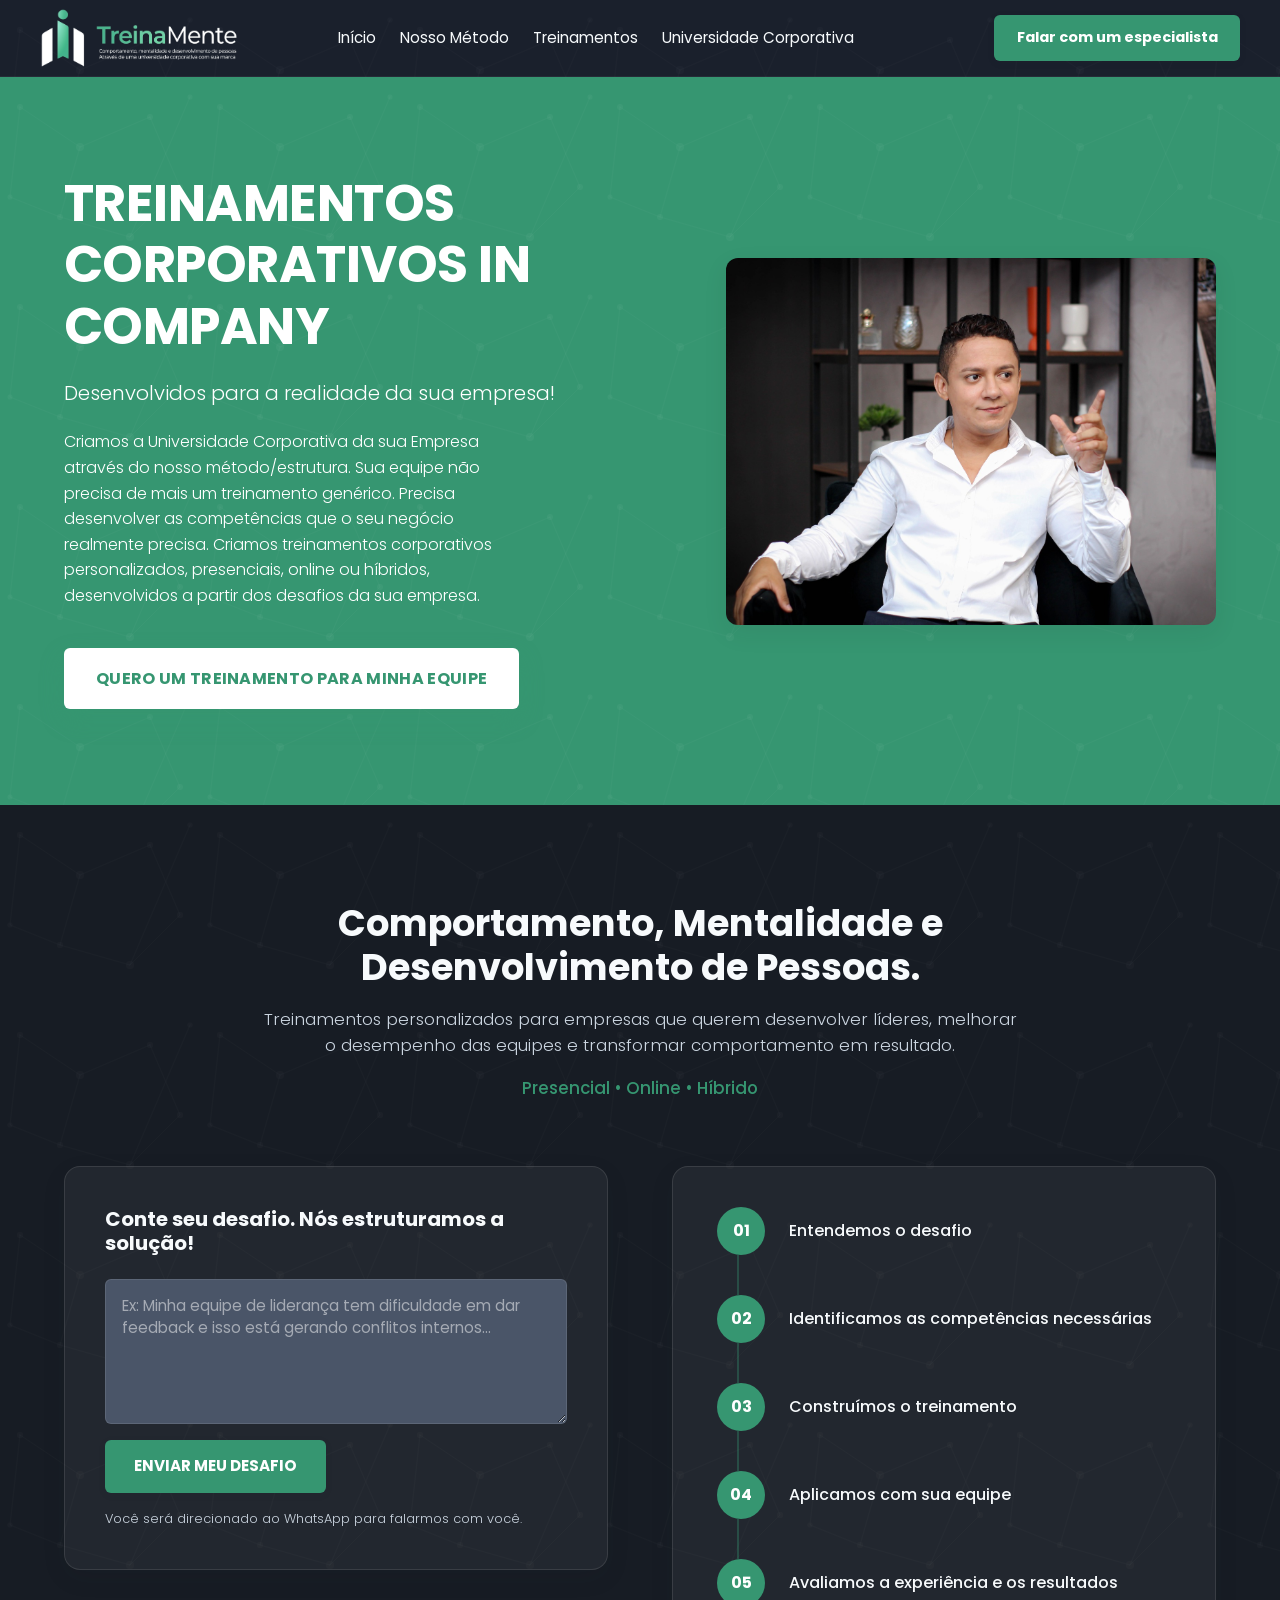
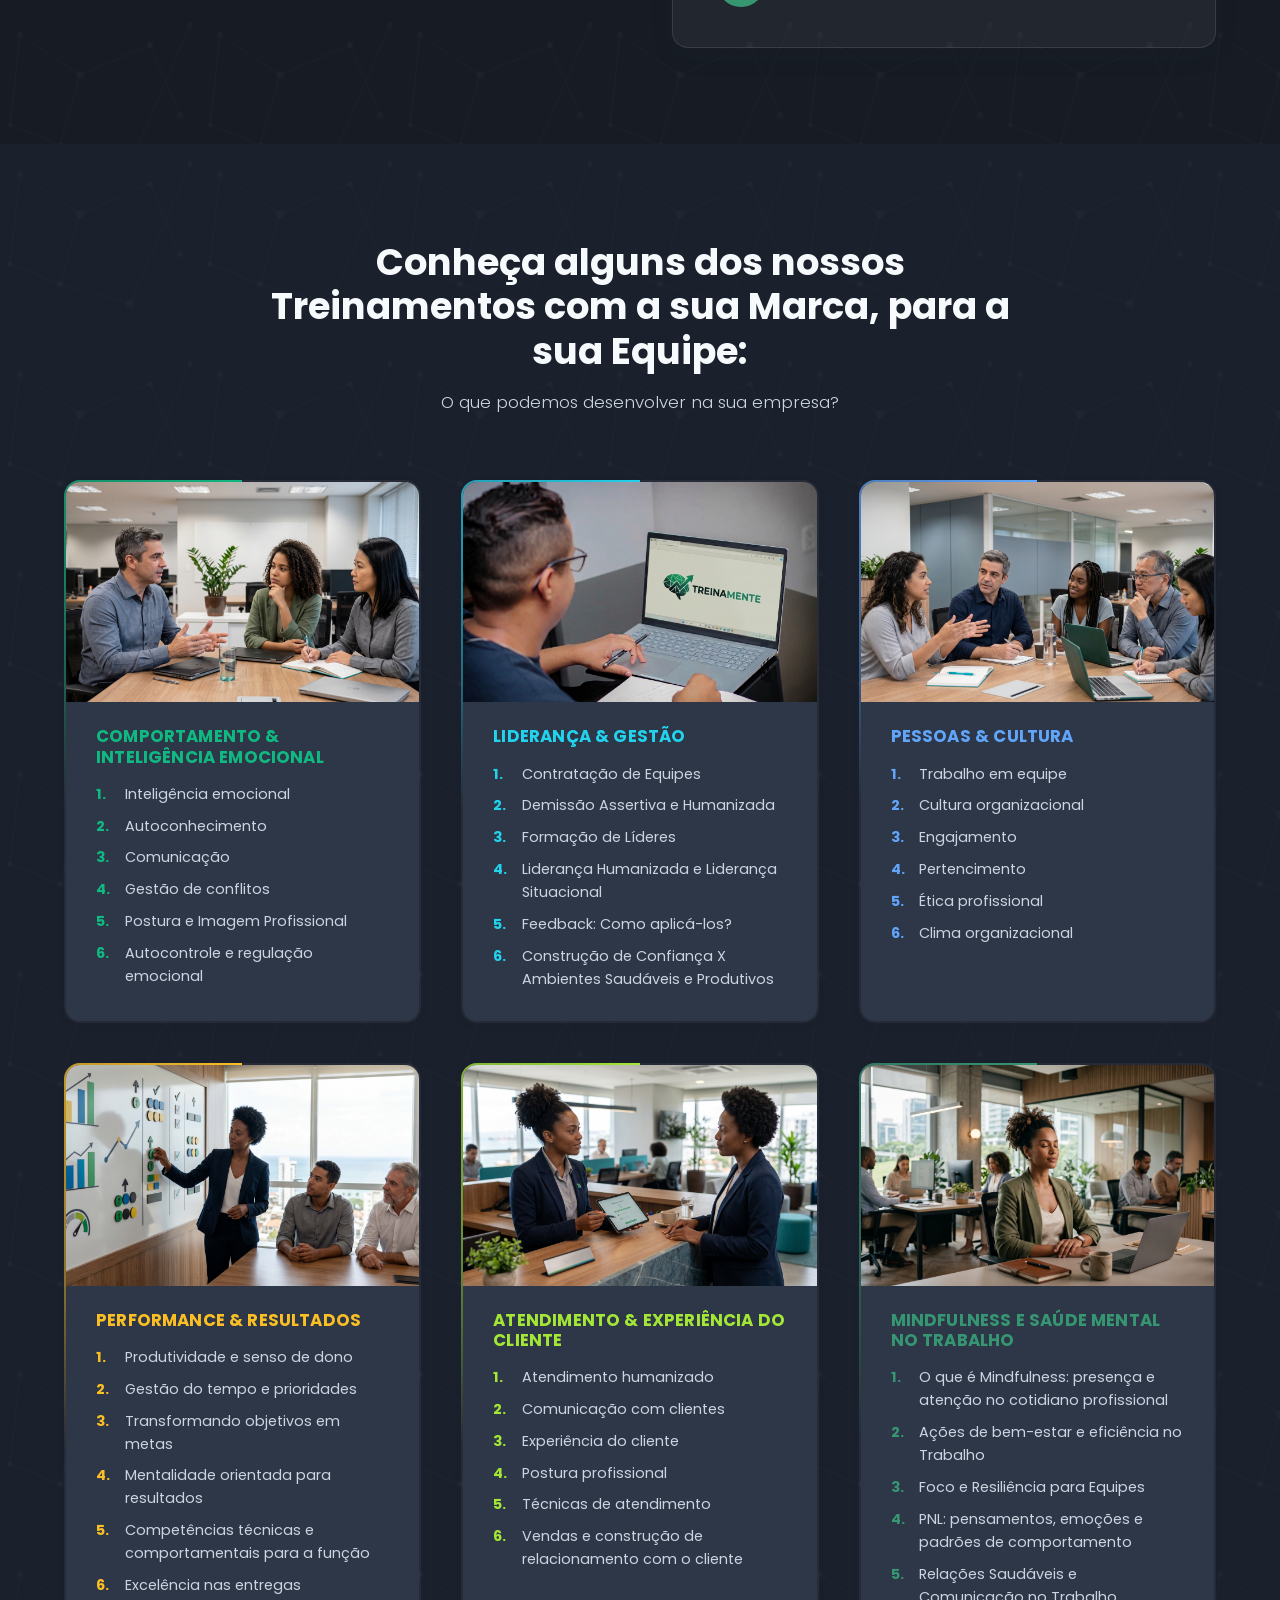
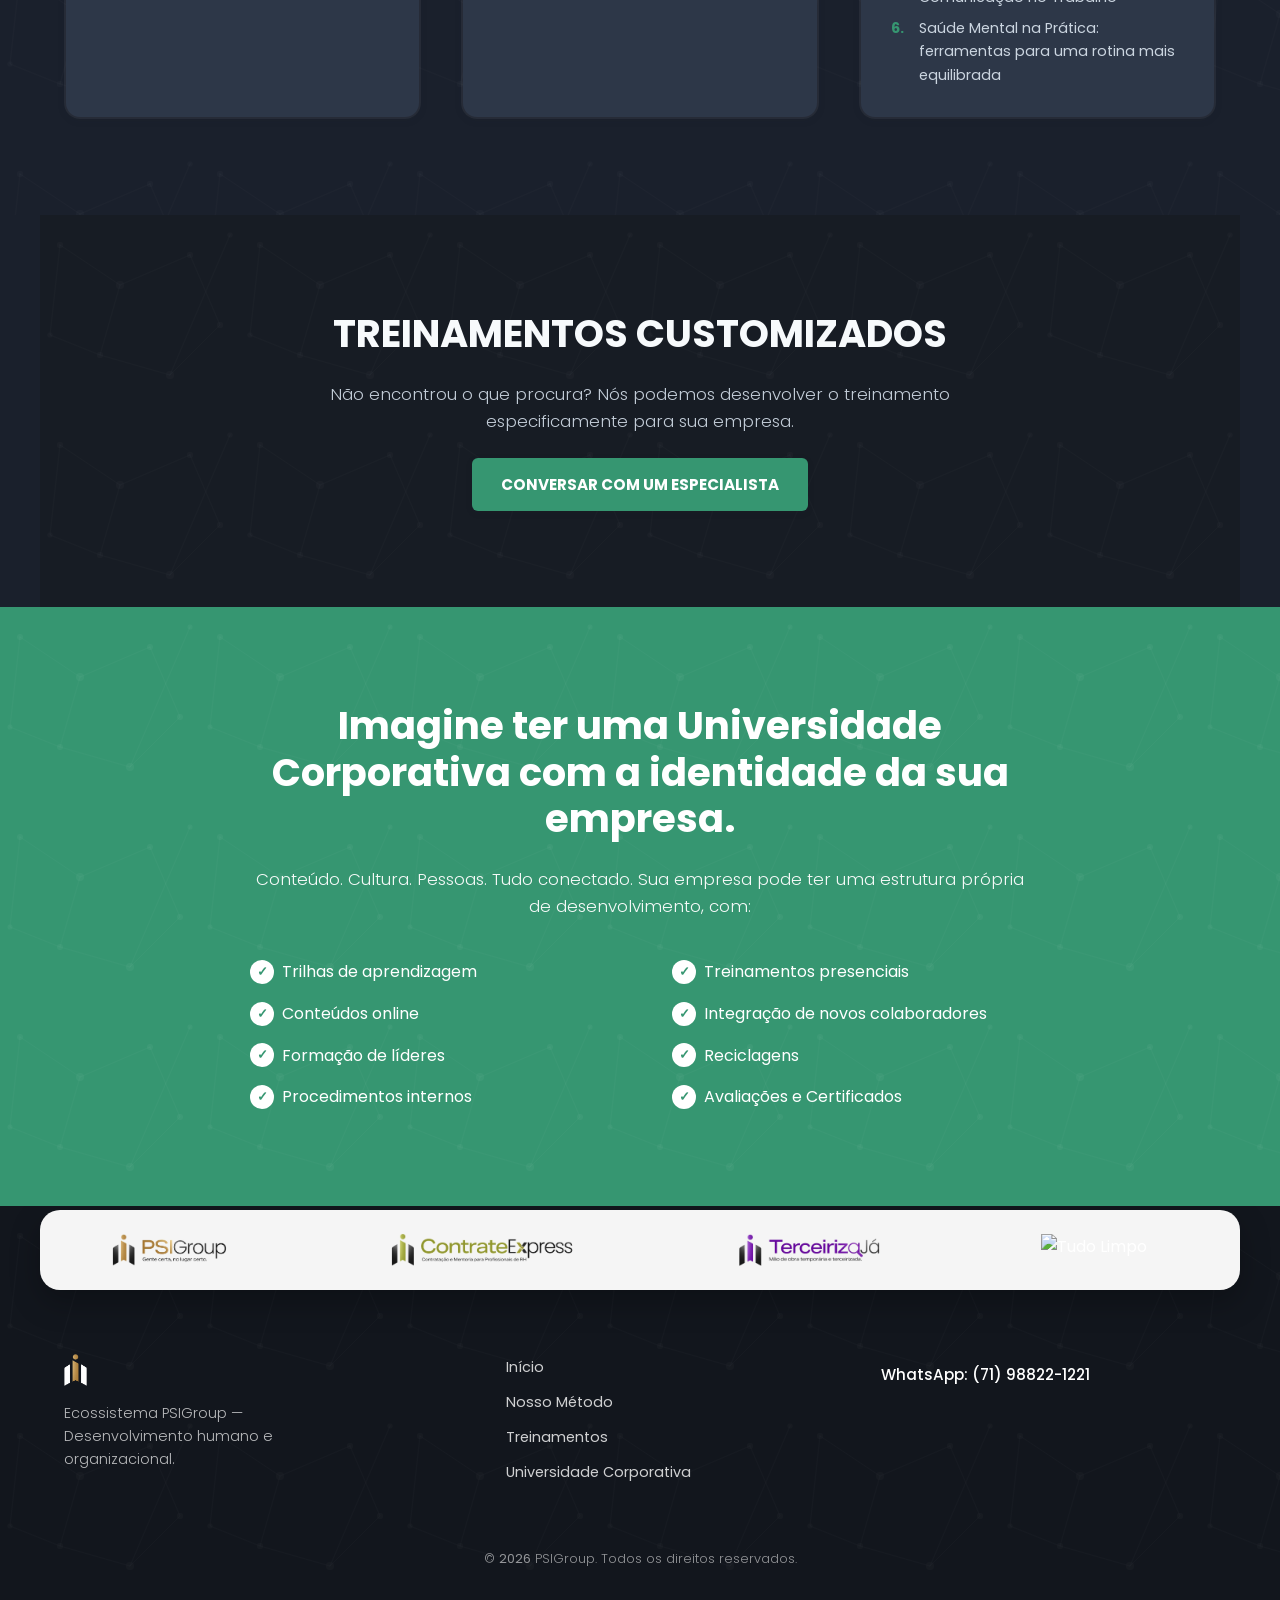
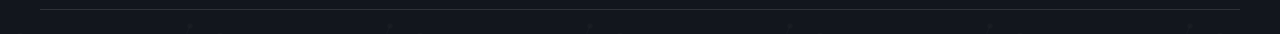
==== TreinaMente/index.html @ 1bd82b8e "Substitui OnlyMed por TreinaMente no portal e incorpora a pasta TreinaMente Co-Authored-By: Claude S" ====
<!DOCTYPE html>
<html lang="pt-BR">
<head>
  <meta charset="UTF-8">
  <meta name="viewport" content="width=device-width, initial-scale=1.0">
  <title>Treinamentos Corporativos In Company | PSIGroup</title>
  <meta name="description" content="Treinamentos corporativos in company e desenvolvimento de Universidades Corporativas personalizados para a realidade da sua empresa.">

  <link rel="stylesheet" href="styles.css">
</head>
<body>

  <!-- ============================================================
       HEADER
       ============================================================ -->
  <header class="header" role="banner">
    <div class="header__container">

      <a class="header__logo-link" href="#hero" aria-label="TreinaMente - Página inicial">
        <img class="header__logo" src="assets/img/logo-treinamente.png" alt="TreinaMente - Desenvolvimento de Pessoas">
      </a>

      <nav class="header__nav" role="navigation" aria-label="Navegação principal">
        <button class="header__nav-toggle" type="button" aria-expanded="false" aria-controls="header-nav-list">
          <span class="sr-only">Abrir menu</span>
          <span class="header__nav-toggle-icon" aria-hidden="true"></span>
        </button>

        <ul class="header__nav-list font-poppins font-poppins--medium" id="header-nav-list">
          <li class="header__nav-item"><a class="header__nav-link" href="#hero">Início</a></li>
          <li class="header__nav-item"><a class="header__nav-link" href="#desafio-processo">Nosso Método</a></li>
          <li class="header__nav-item"><a class="header__nav-link" href="#treinamentos">Treinamentos</a></li>
          <li class="header__nav-item"><a class="header__nav-link" href="#universidade-corporativa">Universidade Corporativa</a></li>
        </ul>
      </nav>

      <a
        class="header__cta font-poppins font-poppins--bold"
        href="https://api.whatsapp.com/send?phone=5571988221221&text=Ol%C3%A1%2C%20quero%20um%20treinamento%20para%20minha%20equipe."
        target="_blank"
        rel="noopener noreferrer"
      >
        Falar com um especialista
      </a>

    </div>
  </header>

  <main>

    <!-- ============================================================
         SEÇÃO 01 — HERO (Apresentação)
         ============================================================ -->
    <section id="hero" class="hero" aria-labelledby="hero-title">
      <div class="hero__container">

        <div class="hero__content">
          <h1 id="hero-title" class="hero__title font-aktiv">
            <span class="font-aktiv--bold">TREINAMENTOS</span>
            <span class="font-aktiv--light">CORPORATIVOS IN COMPANY</span>
          </h1>

          <h2 class="hero__subtitle font-poppins font-poppins--medium">
            Desenvolvidos para a realidade da sua empresa!
          </h2>

          <p class="hero__text font-poppins font-poppins--regular">
            Criamos a Universidade Corporativa da sua Empresa através do nosso método/estrutura.
            Sua equipe não precisa de mais um treinamento genérico. Precisa desenvolver as
            competências que o seu negócio realmente precisa. Criamos treinamentos corporativos
            personalizados, presenciais, online ou híbridos, desenvolvidos a partir dos desafios
            da sua empresa.
          </p>

          <a
            class="hero__cta font-poppins font-poppins--bold"
            href="https://api.whatsapp.com/send?phone=5571988221221&text=Ol%C3%A1%2C%20quero%20um%20treinamento%20para%20minha%20equipe."
            target="_blank"
            rel="noopener noreferrer"
          >
            QUERO UM TREINAMENTO PARA MINHA EQUIPE
          </a>
        </div>

        <div class="hero__media">
          <img class="hero__img" src="assets/img/hero.jpeg" alt="Equipe em treinamento corporativo in company">
        </div>

      </div>
    </section>

    <!-- ============================================================
         SEÇÃO 02 — DESAFIO E PROCESSO
         ============================================================ -->
    <section id="desafio-processo" class="desafio" aria-labelledby="desafio-title">
      <div class="desafio__container">

        <header class="desafio__header">
          <h2 id="desafio-title" class="desafio__title font-aktiv font-aktiv--bold">
            Comportamento, Mentalidade e Desenvolvimento de Pessoas.
          </h2>
          <p class="desafio__subtitle font-poppins font-poppins--regular">
            Treinamentos personalizados para empresas que querem desenvolver líderes, melhorar o
            desempenho das equipes e transformar comportamento em resultado.
            <span class="desafio__modalidades font-poppins font-poppins--medium">Presencial • Online • Híbrido</span>
          </p>
        </header>

        <div class="desafio__grid">

          <!-- Bloco de Captura (Formulário) -->
          <div class="desafio__form-block">
            <h3 class="desafio__form-title font-poppins font-poppins--bold">
              Conte seu desafio. Nós estruturamos a solução!
            </h3>

            <form class="desafio__form" id="form-desafio" aria-describedby="desafio-form-hint">
              <label class="sr-only" for="desafio-textarea">Descreva o desafio da sua empresa</label>
              <textarea
                class="desafio__textarea font-poppins font-poppins--regular"
                id="desafio-textarea"
                name="desafio"
                rows="5"
                placeholder="Ex: Minha equipe de liderança tem dificuldade em dar feedback e isso está gerando conflitos internos..."
                required
              ></textarea>

              <button class="desafio__submit font-poppins font-poppins--bold" type="submit" id="btn-enviar-desafio">
                ENVIAR MEU DESAFIO
              </button>
              <p id="desafio-form-hint" class="desafio__form-hint font-poppins font-poppins--regular">
                Você será direcionado ao WhatsApp para falarmos com você.
              </p>
            </form>
          </div>

          <!-- Bloco de Animação / Processo (Steps) -->
          <div class="desafio__process-block">
            <ol class="desafio__steps" id="desafio-steps">
              <li class="desafio__step" data-step="1">
                <span class="desafio__step-number font-aktiv font-aktiv--bold">01</span>
                <span class="desafio__step-text font-poppins font-poppins--medium">Entendemos o desafio</span>
              </li>
              <li class="desafio__step" data-step="2">
                <span class="desafio__step-number font-aktiv font-aktiv--bold">02</span>
                <span class="desafio__step-text font-poppins font-poppins--medium">Identificamos as competências necessárias</span>
              </li>
              <li class="desafio__step" data-step="3">
                <span class="desafio__step-number font-aktiv font-aktiv--bold">03</span>
                <span class="desafio__step-text font-poppins font-poppins--medium">Construímos o treinamento</span>
              </li>
              <li class="desafio__step" data-step="4">
                <span class="desafio__step-number font-aktiv font-aktiv--bold">04</span>
                <span class="desafio__step-text font-poppins font-poppins--medium">Aplicamos com sua equipe</span>
              </li>
              <li class="desafio__step" data-step="5">
                <span class="desafio__step-number font-aktiv font-aktiv--bold">05</span>
                <span class="desafio__step-text font-poppins font-poppins--medium">Avaliamos a experiência e os resultados</span>
              </li>
            </ol>
          </div>

        </div>
      </div>
    </section>

    <!-- ============================================================
         SEÇÃO 03 — MINICARDS DE TREINAMENTOS
         ============================================================ -->
    <section id="treinamentos" class="treinamentos" aria-labelledby="treinamentos-title">
      <div class="treinamentos__container">

        <header class="treinamentos__header">
          <h2 id="treinamentos-title" class="treinamentos__title font-aktiv font-aktiv--bold">
            Conheça alguns dos nossos Treinamentos com a sua Marca, para a sua Equipe:
          </h2>
          <p class="treinamentos__subtitle font-poppins font-poppins--regular">
            O que podemos desenvolver na sua empresa?
          </p>
        </header>

        <div class="treinamentos__grid">

          <!-- Card 1 -->
          <article class="treinamento-card">
            <img class="treinamento-card__img" src="assets/img/card1.jpg" alt="CARD 1">
            <h3 class="treinamento-card__title font-poppins font-poppins--bold">
              COMPORTAMENTO &amp; INTELIGÊNCIA EMOCIONAL
            </h3>
            <ul class="treinamento-card__list font-poppins font-poppins--regular">
              <li>Inteligência emocional</li>
              <li>Autoconhecimento</li>
              <li>Comunicação</li>
              <li>Gestão de conflitos</li>
              <li>Postura e Imagem Profissional</li>
              <li>Autocontrole e regulação emocional</li>
            </ul>
          </article>

          <!-- Card 2 -->
          <article class="treinamento-card">
            <img class="treinamento-card__img" src="assets/img/card-02-treinamente.jpg" alt="Homem em frente ao notebook acessando a plataforma TreinaMente">
            <h3 class="treinamento-card__title font-poppins font-poppins--bold">
              LIDERANÇA &amp; GESTÃO
            </h3>
            <ul class="treinamento-card__list font-poppins font-poppins--regular">
              <li>Contratação de Equipes</li>
              <li>Demissão Assertiva e Humanizada</li>
              <li>Formação de Líderes</li>
              <li>Liderança Humanizada e Liderança Situacional</li>
              <li>Feedback: Como aplicá-los?</li>
              <li>Construção de Confiança X Ambientes Saudáveis e Produtivos</li>
            </ul>
          </article>

          <!-- Card 3 -->
          <article class="treinamento-card">
            <img class="treinamento-card__img" src="assets/img/card3.jpg" alt="CARD 3">
            <h3 class="treinamento-card__title font-poppins font-poppins--bold">
              PESSOAS &amp; CULTURA
            </h3>
            <ul class="treinamento-card__list font-poppins font-poppins--regular">
              <li>Trabalho em equipe</li>
              <li>Cultura organizacional</li>
              <li>Engajamento</li>
              <li>Pertencimento</li>
              <li>Ética profissional</li>
              <li>Clima organizacional</li>
            </ul>
          </article>

          <!-- Card 4 -->
          <article class="treinamento-card">
            <img class="treinamento-card__img" src="assets/img/card4.jpg" alt="CARD 4">
            <h3 class="treinamento-card__title font-poppins font-poppins--bold">
              PERFORMANCE &amp; RESULTADOS
            </h3>
            <ul class="treinamento-card__list font-poppins font-poppins--regular">
              <li>Produtividade e senso de dono</li>
              <li>Gestão do tempo e prioridades</li>
              <li>Transformando objetivos em metas</li>
              <li>Mentalidade orientada para resultados</li>
              <li>Competências técnicas e comportamentais para a função</li>
              <li>Excelência nas entregas</li>
            </ul>
          </article>

          <!-- Card 5 -->
          <article class="treinamento-card">
            <img class="treinamento-card__img" src="assets/img/card5.jpg" alt="CARD 5">
            <h3 class="treinamento-card__title font-poppins font-poppins--bold">
              ATENDIMENTO &amp; EXPERIÊNCIA DO CLIENTE
            </h3>
            <ul class="treinamento-card__list font-poppins font-poppins--regular">
              <li>Atendimento humanizado</li>
              <li>Comunicação com clientes</li>
              <li>Experiência do cliente</li>
              <li>Postura profissional</li>
              <li>Técnicas de atendimento</li>
              <li>Vendas e construção de relacionamento com o cliente</li>
            </ul>
          </article>

          <!-- Card 6 -->
          <article class="treinamento-card">
            <img class="treinamento-card__img" src="assets/img/card6.jpg" alt="CARD 6">
            <h3 class="treinamento-card__title font-poppins font-poppins--bold">
              MINDFULNESS E SAÚDE MENTAL NO TRABALHO
            </h3>
            <ul class="treinamento-card__list font-poppins font-poppins--regular">
              <li>O que é Mindfulness: presença e atenção no cotidiano profissional</li>
              <li>Ações de bem-estar e eficiência no Trabalho</li>
              <li>Foco e Resiliência para Equipes</li>
              <li>PNL: pensamentos, emoções e padrões de comportamento</li>
              <li>Relações Saudáveis e Comunicação no Trabalho</li>
              <li>Saúde Mental na Prática: ferramentas para uma rotina mais equilibrada</li>
            </ul>
          </article>

        </div>
      </div>
    </section>

    <!-- ============================================================
         SEÇÃO 04 — CUSTOMIZADOS E UNIVERSIDADE CORPORATIVA
         ============================================================ -->
    <section id="universidade-corporativa" class="universidade" aria-labelledby="universidade-title">
      <div class="universidade__container">

        <!-- Bloco 1: Treinamentos Customizados -->
        <div class="universidade__block universidade__block--customizados">
          <h2 class="universidade__block-title font-aktiv font-aktiv--bold">
            TREINAMENTOS CUSTOMIZADOS
          </h2>
          <p class="universidade__block-text font-poppins font-poppins--regular">
            Não encontrou o que procura? Nós podemos desenvolver o treinamento especificamente
            para sua empresa.
          </p>
          <a
            class="universidade__cta font-poppins font-poppins--bold"
            href="https://api.whatsapp.com/send?phone=5571988221221&text=Ol%C3%A1%2C%20quero%20conversar%20sobre%20um%20treinamento%20customizado."
            target="_blank"
            rel="noopener noreferrer"
          >
            CONVERSAR COM UM ESPECIALISTA
          </a>
        </div>

        <!-- Bloco 2: Universidade Corporativa -->
        <div class="universidade__block universidade__block--corporativa">
          <h2 id="universidade-title" class="universidade__block-title font-aktiv font-aktiv--bold">
            Imagine ter uma Universidade Corporativa com a identidade da sua empresa.
          </h2>
          <p class="universidade__block-text font-poppins font-poppins--regular">
            Conteúdo. Cultura. Pessoas. Tudo conectado. Sua empresa pode ter uma estrutura própria
            de desenvolvimento, com:
          </p>

          <ul class="universidade__checklist font-poppins font-poppins--medium">
            <li class="universidade__checklist-item">Trilhas de aprendizagem</li>
            <li class="universidade__checklist-item">Treinamentos presenciais</li>
            <li class="universidade__checklist-item">Conteúdos online</li>
            <li class="universidade__checklist-item">Integração de novos colaboradores</li>
            <li class="universidade__checklist-item">Formação de líderes</li>
            <li class="universidade__checklist-item">Reciclagens</li>
            <li class="universidade__checklist-item">Procedimentos internos</li>
            <li class="universidade__checklist-item">Avaliações e Certificados</li>
          </ul>
        </div>

      </div>
    </section>

  </main>

  <!-- ============================================================
       FOOTER
       ============================================================ -->
  <footer class="footer" role="contentinfo">
    <div class="footer__partner-bar">
      <img src="assets/img/psi-group.png" alt="PSI Group">
      <img src="assets/img/contrate-express.png" alt="Contrate Express">
      <img src="assets/img/terceiriza-jo.png" alt="Terceiriza JO">
      <img class="footer__partner-bar-logo--tudolimpo" src="assets/img/Tudolimpo.png" alt="Tudo Limpo">
    </div>

    <div class="footer__container">

      <div class="footer__brand">
        <img class="footer__logo" src="assets/img/logo-icon.png" alt="Logo PSIGroup">
        <p class="footer__tagline font-poppins font-poppins--regular">
          Ecossistema PSIGroup — Desenvolvimento humano e organizacional.
        </p>
      </div>

      <nav class="footer__nav" aria-label="Navegação do rodapé">
        <ul class="footer__nav-list font-poppins font-poppins--regular">
          <li><a href="#hero">Início</a></li>
          <li><a href="#desafio-processo">Nosso Método</a></li>
          <li><a href="#treinamentos">Treinamentos</a></li>
          <li><a href="#universidade-corporativa">Universidade Corporativa</a></li>
        </ul>
      </nav>

      <div class="footer__contact">
        <a
          class="footer__whatsapp font-poppins font-poppins--medium"
          href="https://api.whatsapp.com/send?phone=5571988221221&text=Ol%C3%A1%2C%20quero%20falar%20sobre%20treinamentos%20corporativos."
          target="_blank"
          rel="noopener noreferrer"
        >
          WhatsApp: (71) 98822-1221
        </a>
      </div>

      <div class="footer__legal">
        <p class="footer__copy font-poppins font-poppins--regular">
          &copy; <span id="footer-year"></span> PSIGroup. Todos os direitos reservados.
        </p>
      </div>

    </div>
  </footer>

  <script>
    // Preenche o ano atual no rodapé
    document.getElementById('footer-year').textContent = new Date().getFullYear();

    // Envio do formulário de "Conte seu desafio" para o WhatsApp
    (function () {
      var WHATSAPP_NUMBER = '5571988221221';
      var form = document.getElementById('form-desafio');
      var textarea = document.getElementById('desafio-textarea');

      form.addEventListener('submit', function (event) {
        event.preventDefault();

        var mensagem = textarea.value.trim();
        if (!mensagem) {
          textarea.focus();
          return;
        }

        var texto = 'Olá, quero contar o desafio da minha empresa: ' + mensagem;
        var url = 'https://api.whatsapp.com/send?phone=' + WHATSAPP_NUMBER + '&text=' + encodeURIComponent(texto);

        window.open(url, '_blank', 'noopener,noreferrer');
      });
    })();
  </script>

</body>
</html>
---- TreinaMente/styles.css ----
/* ================================================================
   TreinaMente | PSIGroup — Landing Page
   styles.css
   ================================================================ */

/* ----------------------------------------------------------------
   0. GOOGLE FONTS (Poppins)
   ---------------------------------------------------------------- */
@import url('https://fonts.googleapis.com/css2?family=Poppins:wght@300;400;500;600;700&display=swap');

/* ----------------------------------------------------------------
   1. VARIÁVEIS GLOBAIS
   ---------------------------------------------------------------- */
:root {
  /* Cores — tema escuro/brand de alto impacto */
  --color-primary: #369671;
  --color-primary-dark: #2c7d5f;
  --color-primary-light: rgba(54, 150, 113, 0.35);
  --color-secondary: #ffffff;

  --color-text: #f7fafc;
  --color-text-secondary: #cbd5e0;
  --color-text-on-primary: #ffffff;

  --color-bg: #1a202c;
  --color-bg-alt: #171c24;
  --color-bg-footer: #12161d;
  --color-border: rgba(255, 255, 255, 0.1);
  --color-card-bg: rgba(255, 255, 255, 0.05);
  --color-card-solid: #2d3748;
  --color-input-bg: #4a5568;

  /* Tipografia — fonte única do projeto: Poppins */
  --font-primary: 'Poppins', sans-serif;

  /* Espaçamentos */
  --space-xs: 0.5rem;
  --space-sm: 1rem;
  --space-md: 1.5rem;
  --space-lg: 2.5rem;
  --space-xl: 4rem;
  --space-2xl: 6rem;

  /* Layout */
  --container-width: 1200px;
  --radius: 6px;
  --radius-lg: 16px;

  /* Efeitos */
  --shadow-sm: 0 2px 8px rgba(26, 32, 44, 0.06);
  --shadow-md: 0 8px 24px rgba(26, 32, 44, 0.08);
  --shadow-primary: 0 10px 24px rgba(54, 150, 113, 0.28);
  --transition: 0.3s ease;

  /*
    Textura de fundo — "Mente + Tecnologia" (nós/redes neurais conectados)
    SVG fonte (200x200, tileable), antes da URL-encode, usado nas duas variantes abaixo:

    <svg xmlns="http://www.w3.org/2000/svg" width="200" height="200" viewBox="0 0 200 200">
      <g fill="none" stroke="#ffffff" stroke-width="1" stroke-linecap="round" stroke-opacity="OPACIDADE_LINHA">
        <path d="M20 30L80 70L150 40M80 70L60 140L130 160L180 110L150 40M20 30L10 120L60 140M130 160L190 20"/>
      </g>
      <g fill="#ffffff" fill-opacity="OPACIDADE_NO">
        <circle cx="20" cy="30" r="3"/>
        <circle cx="80" cy="70" r="4"/>
        <circle cx="150" cy="40" r="3"/>
        <circle cx="60" cy="140" r="3"/>
        <circle cx="130" cy="160" r="4"/>
        <circle cx="180" cy="110" r="3"/>
        <circle cx="10" cy="120" r="2.5"/>
        <circle cx="190" cy="20" r="2.5"/>
      </g>
    </svg>

    Variante Hero/blocos verdes: linhas brancas 0.025 / nós brancos 0.035 (marca d'água quase imperceptível sobre o verde-água).
    Variante seções escuras: linhas brancas 0.015 / nós brancos 0.02 (apenas quebra o "chapado" do chumbo, sem competir com o texto).
  */
  --pattern-size: 200px;
  --pattern-hero: url("data:image/svg+xml,%3Csvg xmlns='http://www.w3.org/2000/svg' width='200' height='200' viewBox='0 0 200 200'%3E%3Cg fill='none' stroke='%23ffffff' stroke-width='1' stroke-linecap='round' stroke-opacity='0.025'%3E%3Cpath d='M20 30L80 70L150 40M80 70L60 140L130 160L180 110L150 40M20 30L10 120L60 140M130 160L190 20'/%3E%3C/g%3E%3Cg fill='%23ffffff' fill-opacity='0.035'%3E%3Ccircle cx='20' cy='30' r='3'/%3E%3Ccircle cx='80' cy='70' r='4'/%3E%3Ccircle cx='150' cy='40' r='3'/%3E%3Ccircle cx='60' cy='140' r='3'/%3E%3Ccircle cx='130' cy='160' r='4'/%3E%3Ccircle cx='180' cy='110' r='3'/%3E%3Ccircle cx='10' cy='120' r='2.5'/%3E%3Ccircle cx='190' cy='20' r='2.5'/%3E%3C/g%3E%3C/svg%3E");
  --pattern-dark: url("data:image/svg+xml,%3Csvg xmlns='http://www.w3.org/2000/svg' width='200' height='200' viewBox='0 0 200 200'%3E%3Cg fill='none' stroke='%23ffffff' stroke-width='1' stroke-linecap='round' stroke-opacity='0.015'%3E%3Cpath d='M20 30L80 70L150 40M80 70L60 140L130 160L180 110L150 40M20 30L10 120L60 140M130 160L190 20'/%3E%3C/g%3E%3Cg fill='%23ffffff' fill-opacity='0.02'%3E%3Ccircle cx='20' cy='30' r='3'/%3E%3Ccircle cx='80' cy='70' r='4'/%3E%3Ccircle cx='150' cy='40' r='3'/%3E%3Ccircle cx='60' cy='140' r='3'/%3E%3Ccircle cx='130' cy='160' r='4'/%3E%3Ccircle cx='180' cy='110' r='3'/%3E%3Ccircle cx='10' cy='120' r='2.5'/%3E%3Ccircle cx='190' cy='20' r='2.5'/%3E%3C/g%3E%3C/svg%3E");
}

/* ----------------------------------------------------------------
   2. RESET E BASE
   ---------------------------------------------------------------- */
*,
*::before,
*::after {
  margin: 0;
  padding: 0;
  box-sizing: border-box;
}

html {
  scroll-behavior: smooth;
}

body {
  min-height: 100vh;
  background-color: var(--color-bg);
  background-image: var(--pattern-dark);
  background-repeat: repeat;
  background-size: var(--pattern-size) var(--pattern-size);
  color: var(--color-text);
  font-family: var(--font-primary);
  font-weight: 400;
  line-height: 1.6;
  -webkit-font-smoothing: antialiased;
  -moz-osx-font-smoothing: grayscale;
}

img {
  display: block;
  max-width: 100%;
  height: auto;
}

a {
  color: inherit;
  text-decoration: none;
}

ul,
ol {
  list-style: none;
}

button,
textarea,
input {
  font: inherit;
  color: inherit;
}

button {
  cursor: pointer;
  border: none;
  background: none;
}

p,
span,
li {
  font-weight: 400;
}

h1, h2, h3, h4, h5, h6 {
  font-family: var(--font-primary);
  line-height: 1.2;
  font-weight: 700;
}

.sr-only {
  position: absolute;
  width: 1px;
  height: 1px;
  padding: 0;
  margin: -1px;
  overflow: hidden;
  clip: rect(0, 0, 0, 0);
  white-space: nowrap;
  border: 0;
}

/* ----------------------------------------------------------------
   3. CLASSES UTILITÁRIAS DE TIPOGRAFIA
   ---------------------------------------------------------------- */
/* .font-aktiv* mantidas por compatibilidade com o HTML — agora apontam para Poppins */
.font-aktiv,
.font-poppins {
  font-family: var(--font-primary);
}

.font-aktiv--bold,
.font-poppins--bold {
  font-weight: 700;
}
.font-aktiv--light {
  /* Sempre usada dentro de títulos (h1/h2/h3) — título é sempre Bold, nunca Light */
  font-weight: 700;
}

.font-poppins--regular {
  font-weight: 400;
}
.font-poppins--medium {
  font-weight: 500;
}
.font-poppins--light {
  font-weight: 300;
}

/* Container padrão reutilizável */
.header__container,
.hero__container,
.desafio__container,
.treinamentos__container,
.universidade__container,
.footer__container {
  width: 100%;
  max-width: var(--container-width);
  margin: 0 auto;
  padding: 0 var(--space-md);
}

/* Botão base (CTAs em cor primária — usados sobre fundos escuros) */
.header__cta,
.desafio__submit,
.universidade__cta {
  display: inline-flex;
  align-items: center;
  justify-content: center;
  background-color: var(--color-primary);
  color: var(--color-text-on-primary);
  font-weight: 700;
  border-radius: var(--radius);
  box-shadow: var(--shadow-sm);
  transition: background-color var(--transition), box-shadow var(--transition), transform var(--transition);
  text-align: center;
}

.header__cta:hover,
.desafio__submit:hover,
.universidade__cta:hover {
  background-color: var(--color-primary-dark);
  box-shadow: var(--shadow-primary);
  transform: translateY(-2px);
}

/* Botão do Hero: invertido (fundo branco / texto verde-água), pois o Hero já é verde sólido */
.hero__cta {
  display: inline-flex;
  align-items: center;
  justify-content: center;
  background-color: #ffffff;
  color: var(--color-primary);
  font-weight: 700;
  border-radius: var(--radius);
  box-shadow: var(--shadow-md);
  transition: background-color var(--transition), box-shadow var(--transition), transform var(--transition);
  text-align: center;
}

.hero__cta:hover {
  background-color: #f0f2f4;
  box-shadow: 0 12px 28px rgba(0, 0, 0, 0.25);
  transform: translateY(-2px);
}

/* ----------------------------------------------------------------
   4. HEADER
   ---------------------------------------------------------------- */
.header {
  position: sticky;
  top: 0;
  z-index: 100;
  background-color: var(--color-bg); /* fundo sólido, opaco — nada passa visível por trás */
  background-image: var(--pattern-dark);
  background-repeat: repeat;
  background-size: var(--pattern-size) var(--pattern-size);
  border-bottom: 1px solid rgba(255, 255, 255, 0.05);
}

.header__container {
  display: flex;
  align-items: center;
  justify-content: space-between;
  gap: var(--space-md);
  max-width: none;
  /* Altura da navbar controlada só por min-height — não depende do
     tamanho da logo ou da fonte dos itens do menu. Para mudar a
     altura da navbar, ajuste só este valor. */
  min-height: 76px;
  padding: 0 var(--space-lg);
}

.header__logo-link {
  display: flex;
  align-items: center;
  flex-shrink: 0;
}

.header__logo {
  /* PNG já é transparente e recortado sem espaço vazio (ver assets/img/logo-treinamente.png) —
     height:auto-ratio via width:auto é suficiente, sem precisar de mix-blend-mode ou transform. */
  height: 60px;
  width: auto;
  object-fit: contain;
}

.header__nav {
  display: flex;
  align-items: center;
  flex: 1;
  justify-content: center;
}

.header__nav-list {
  display: flex;
  align-items: center;
  gap: var(--space-md);
  font-size: 0.95rem;
}

.header__nav-link {
  position: relative;
  display: inline-block;
  color: var(--color-text);
  padding: 0.25rem 0;
  white-space: nowrap;
  transition: color var(--transition);
}

.header__nav-link::after {
  content: '';
  position: absolute;
  left: 0;
  bottom: -2px;
  width: 0;
  height: 2px;
  background-color: var(--color-primary);
  transition: width var(--transition);
}

.header__nav-link:hover {
  color: var(--color-primary);
}

.header__nav-link:hover::after {
  width: 100%;
}

.header__cta {
  margin-left: var(--space-lg);
  padding: 0.7rem 1.4rem;
  font-size: 0.9rem;
  white-space: nowrap;
}

.header__nav-toggle {
  display: none;
  flex-direction: column;
  gap: 5px;
  padding: 0.5rem;
}

.header__nav-toggle-icon,
.header__nav-toggle-icon::before,
.header__nav-toggle-icon::after {
  display: block;
  width: 24px;
  height: 2px;
  background-color: var(--color-text);
  transition: transform var(--transition);
}

.header__nav-toggle-icon::before,
.header__nav-toggle-icon::after {
  content: '';
  position: relative;
}

.header__nav-toggle-icon::before {
  top: -7px;
}

.header__nav-toggle-icon::after {
  top: 5px;
}

/* ----------------------------------------------------------------
   5. SEÇÃO 01 — HERO
   ---------------------------------------------------------------- */
.hero {
  background-color: var(--color-primary);
  background-image: var(--pattern-hero);
  background-repeat: repeat;
  background-size: var(--pattern-size) var(--pattern-size);
  padding: var(--space-2xl) 0;
}

.hero__container {
  display: grid;
  grid-template-columns: 1.1fr 0.9fr;
  align-items: center;
  gap: var(--space-xl);
}

.hero__title {
  font-size: clamp(2.2rem, 4vw, 3.4rem);
  letter-spacing: -0.01em;
  margin-bottom: var(--space-md);
}

.hero__title span {
  display: block;
}

.hero__title .font-aktiv--bold,
.hero__title .font-aktiv--light {
  color: #ffffff;
}

.hero__subtitle {
  font-size: 1.25rem;
  font-weight: 300;
  color: #ffffff;
  margin-bottom: var(--space-md);
}

.hero__text {
  font-size: 1rem;
  font-weight: 300;
  color: #ffffff;
  max-width: 46ch;
  margin-bottom: var(--space-lg);
}

.hero__cta {
  padding: 1.1rem 2rem;
  font-size: 1rem;
  letter-spacing: 0.02em;
  box-shadow: var(--shadow-primary);
}

.hero__media {
  position: relative;
}

.hero__img {
  display: block;
  max-width: 100%;
  width: 100%;
  height: auto;
  border-radius: 12px;
  box-shadow: var(--shadow-md);
  aspect-ratio: 4 / 3;
  object-fit: cover;
}

/* ----------------------------------------------------------------
   6. SEÇÃO 02 — DESAFIO E PROCESSO
   ---------------------------------------------------------------- */
.desafio {
  background-color: var(--color-bg-alt);
  background-image: var(--pattern-dark);
  background-repeat: repeat;
  background-size: var(--pattern-size) var(--pattern-size);
  padding: var(--space-2xl) 0;
}

.desafio__header {
  max-width: 760px;
  margin: 0 auto var(--space-xl);
  text-align: center;
}

.desafio__title {
  font-size: clamp(1.7rem, 3vw, 2.3rem);
  color: var(--color-text);
  margin-bottom: var(--space-sm);
}

.desafio__subtitle {
  color: var(--color-text-secondary);
  font-size: 1.05rem;
  font-weight: 300;
}

.desafio__modalidades {
  display: inline-block;
  margin-top: var(--space-sm);
  color: var(--color-primary);
}

.desafio__grid {
  display: grid;
  grid-template-columns: 1fr 1fr;
  gap: var(--space-xl);
  align-items: start;
}

/* --- Bloco de formulário --- */
.desafio__form-block {
  background-color: var(--color-card-bg);
  border: 1px solid var(--color-border);
  border-radius: var(--radius-lg);
  box-shadow: var(--shadow-md);
  padding: var(--space-lg);
}

.desafio__form-title {
  font-size: 1.25rem;
  color: var(--color-text);
  margin-bottom: var(--space-md);
}

.desafio__form {
  display: flex;
  flex-direction: column;
  gap: var(--space-sm);
}

.desafio__textarea {
  width: 100%;
  resize: vertical;
  min-height: 130px;
  padding: 0.9rem 1rem;
  border: 1px solid var(--color-border);
  border-radius: var(--radius);
  background-color: var(--color-input-bg);
  color: var(--color-text);
  font-size: 0.95rem;
  line-height: 1.5;
  transition: border-color var(--transition), box-shadow var(--transition), background-color var(--transition);
}

.desafio__textarea::placeholder {
  color: rgba(255, 255, 255, 0.5);
}

.desafio__textarea:focus {
  outline: none;
  border-color: var(--color-primary);
  box-shadow: 0 0 0 3px rgba(54, 150, 113, 0.3);
}

.desafio__submit {
  align-self: flex-start;
  padding: 0.9rem 1.8rem;
  font-size: 0.95rem;
}

.desafio__form-hint {
  font-size: 0.8rem;
  font-weight: 300;
  color: var(--color-text-secondary);
}

/* --- Bloco de processo (step-by-step) --- */
.desafio__process-block {
  background-color: var(--color-card-bg);
  border: 1px solid var(--color-border);
  border-radius: var(--radius-lg);
  box-shadow: var(--shadow-md);
  padding: var(--space-lg);
}

.desafio__steps {
  position: relative;
  display: flex;
  flex-direction: column;
  gap: var(--space-lg);
}

.desafio__step {
  position: relative;
  display: flex;
  align-items: center;
  gap: var(--space-md);
  padding-left: 0.25rem;
}

.desafio__step-number {
  position: relative;
  z-index: 1;
  flex-shrink: 0;
  display: flex;
  align-items: center;
  justify-content: center;
  width: 48px;
  height: 48px;
  border-radius: 50%;
  background-color: var(--color-primary);
  color: var(--color-text-on-primary);
  font-size: 1rem;
}

/* Linha vertical conectando os passos */
.desafio__step:not(:last-child)::before {
  content: '';
  position: absolute;
  left: 24px;
  top: 48px;
  width: 2px;
  height: calc(100% + var(--space-lg) - 48px);
  background-color: var(--color-primary-light);
}

.desafio__step-text {
  color: var(--color-text);
  font-size: 1rem;
}

/* ----------------------------------------------------------------
   7. SEÇÃO 03 — MINICARDS DE TREINAMENTOS
   ---------------------------------------------------------------- */
.treinamentos {
  background-color: var(--color-bg);
  background-image: var(--pattern-dark);
  background-repeat: repeat;
  background-size: var(--pattern-size) var(--pattern-size);
  padding: var(--space-2xl) 0;
}

.treinamentos__header {
  max-width: 760px;
  margin: 0 auto var(--space-xl);
  text-align: center;
}

.treinamentos__title {
  font-size: clamp(1.7rem, 3vw, 2.3rem);
  color: var(--color-text);
  margin-bottom: var(--space-sm);
}

.treinamentos__subtitle {
  color: var(--color-text-secondary);
  font-size: 1.05rem;
  font-weight: 300;
}

.treinamentos__grid {
  display: grid;
  grid-template-columns: repeat(3, 1fr);
  gap: var(--space-lg);
}

.treinamento-card {
  --accent-color: var(--color-primary); /* fallback — sobrescrita por :nth-child abaixo */
  position: relative;
  overflow: hidden;
  display: flex;
  flex-direction: column;
  background-color: var(--color-card-bg);
  border-radius: var(--radius-lg);
  box-shadow: var(--shadow-sm);
  padding: 2rem;
  transition: transform var(--transition), box-shadow var(--transition);
}

/* Paleta de destaque por card — harmonizada com o verde-água primário */
.treinamento-card:nth-child(1) { --accent-color: #10b981; } /* Comportamento — Esmeralda */
.treinamento-card:nth-child(2) { --accent-color: #22d3ee; } /* Liderança — Cyan */
.treinamento-card:nth-child(3) { --accent-color: #60a5fa; } /* Pessoas & Cultura — Azul Celeste */
.treinamento-card:nth-child(4) { --accent-color: #fbbf24; } /* Performance — Dourado */
.treinamento-card:nth-child(5) { --accent-color: #a3e635; } /* Atendimento — Mint/Verde Claro */
.treinamento-card:nth-child(6) { --accent-color: #369671; } /* Mindfulness — Verde Primário */

/* Filhos diretos sempre acima da animação da borda */
.treinamento-card > * {
  position: relative;
  z-index: 2;
}

/* "Laser": gradiente cônico giratório na cor de sotaque do card */
.treinamento-card::before {
  content: '';
  position: absolute;
  top: -50%;
  left: -50%;
  width: 200%;
  height: 200%;
  background: conic-gradient(from 0deg, transparent 70%, var(--accent-color) 100%);
  animation: spinBorder 4s linear infinite;
  z-index: 0;
}

/* "Máscara": tampa escura que só deixa 2px de neon visível na borda */
.treinamento-card::after {
  content: '';
  position: absolute;
  inset: 2px;
  background-color: var(--color-card-solid);
  border-radius: calc(var(--radius-lg) - 2px);
  z-index: 1;
}

.treinamento-card:hover {
  transform: translateY(-6px);
  box-shadow: var(--shadow-md);
}

/* Hover: o radar acelera */
.treinamento-card:hover::before {
  animation-duration: 1s;
}

@keyframes spinBorder {
  from {
    transform: rotate(0deg);
  }
  to {
    transform: rotate(360deg);
  }
}

.treinamento-card__img {
  /* Sangra até a borda do card (cancela o padding de 2rem do .treinamento-card),
     parando 2px antes da borda pra não tampar o efeito de "laser" animado. */
  width: calc(100% + 4rem - 4px);
  max-width: none; /* sobrescreve o reset global "img { max-width: 100% }" que cortava o sangramento */
  margin: calc(2px - 2rem) calc(2px - 2rem) var(--space-md) calc(2px - 2rem);
  aspect-ratio: 16 / 10;
  object-fit: cover;
  border-radius: calc(var(--radius-lg) - 2px) calc(var(--radius-lg) - 2px) 0 0;
}

.treinamento-card__title {
  font-size: 1.05rem;
  color: var(--accent-color);
  margin-bottom: var(--space-sm);
  letter-spacing: 0.01em;
}

.treinamento-card__list {
  display: flex;
  flex-direction: column;
  gap: 0.55rem;
  font-size: 0.9rem;
  color: var(--color-text-secondary);
  counter-reset: card-items;
}

.treinamento-card__list li {
  position: relative;
  counter-increment: card-items;
  padding-left: 1.8rem;
}

.treinamento-card__list li::before {
  content: counter(card-items) ".";
  position: absolute;
  left: 0;
  top: 0;
  color: var(--accent-color);
  font-weight: 700;
}

/* ----------------------------------------------------------------
   8. SEÇÃO 04 — CUSTOMIZADOS E UNIVERSIDADE CORPORATIVA
   ---------------------------------------------------------------- */
.universidade {
  background-color: var(--color-bg);
}

.universidade__container {
  display: grid;
  grid-template-columns: 1fr;
  padding: 0;
  max-width: none;
}

.universidade__block {
  padding: var(--space-2xl) var(--space-xl);
}

.universidade__block--customizados {
  background-color: var(--color-bg-alt);
  background-image: var(--pattern-dark);
  background-repeat: repeat;
  background-size: var(--pattern-size) var(--pattern-size);
  text-align: center;
  max-width: var(--container-width);
  margin: 0 auto;
  width: 100%;
}

.universidade__block--customizados .universidade__block-title {
  color: var(--color-text);
}

.universidade__block--customizados .universidade__block-text {
  color: var(--color-text-secondary);
  max-width: 620px;
  margin: 0 auto var(--space-md);
}

.universidade__block--customizados .universidade__cta {
  padding: 0.9rem 1.8rem;
  font-size: 0.95rem;
}

.universidade__block--corporativa {
  background-color: var(--color-primary);
  background-image: var(--pattern-hero);
  background-repeat: repeat;
  background-size: var(--pattern-size) var(--pattern-size);
  color: var(--color-text-on-primary);
}

.universidade__block--corporativa .universidade__block-title,
.universidade__block--corporativa .universidade__block-text {
  max-width: 780px;
  margin-left: auto;
  margin-right: auto;
  text-align: center;
}

.universidade__block-title {
  font-size: clamp(1.7rem, 3vw, 2.4rem);
  margin-bottom: var(--space-md);
}

.universidade__block-text {
  font-size: 1.05rem;
  font-weight: 300;
  opacity: 0.95;
  margin-bottom: var(--space-lg);
}

.universidade__checklist {
  display: grid;
  grid-template-columns: repeat(2, 1fr);
  gap: var(--space-sm) var(--space-xl);
  max-width: 780px;
  margin: 0 auto;
}

.universidade__checklist-item {
  position: relative;
  padding-left: 2rem;
  font-size: 1rem;
}

.universidade__checklist-item::before {
  content: '\2713';
  position: absolute;
  left: 0;
  top: 50%;
  transform: translateY(-50%);
  display: flex;
  align-items: center;
  justify-content: center;
  width: 24px;
  height: 24px;
  border-radius: 50%;
  background-color: var(--color-secondary);
  color: var(--color-primary);
  font-size: 0.8rem;
  font-weight: 700;
}

/* ----------------------------------------------------------------
   9. FOOTER
   ---------------------------------------------------------------- */
.footer {
  background-color: var(--color-bg-footer);
  background-image: var(--pattern-dark);
  background-repeat: repeat;
  background-size: var(--pattern-size) var(--pattern-size);
  color: var(--color-secondary);
  padding: var(--space-xl) 0 var(--space-md);
}

.footer__partner-bar {
  display: flex;
  justify-content: space-around;
  align-items: center;
  gap: 40px;
  flex-wrap: wrap;
  max-width: 1200px;
  margin: 0 auto var(--space-xl);
  padding: 20px 10px;
  background-color: #f5f5f5;
  border-radius: 20px;
  box-shadow: 0 12px 30px rgba(0, 0, 0, 0.25);
  margin-top: -60px;
}

.footer__partner-bar img {
  height: 40px;
  max-height: 50px;
  width: auto;
  object-fit: contain;
}

/* O arquivo Tudolimpo.png tem uma margem transparente enorme ao redor da
   logo real, então "contain" a deixa minúscula; usamos "cover" recortando
   a faixa central para simular o mesmo tamanho visual das demais logos. */
.footer__partner-bar img.footer__partner-bar-logo--tudolimpo {
  width: 130px;
  height: 32px;
  max-height: none;
  object-fit: cover;
  object-position: center;
}

.footer__container {
  display: grid;
  grid-template-columns: 1.2fr 1fr 1fr;
  gap: var(--space-lg);
  align-items: start;
  padding-bottom: var(--space-lg);
  border-bottom: 1px solid rgba(255, 255, 255, 0.12);
}

.footer__logo {
  height: 32px;
  width: auto;
  margin-bottom: var(--space-sm);
}

.footer__tagline {
  color: rgba(255, 255, 255, 0.7);
  font-size: 0.9rem;
  font-weight: 300;
  max-width: 32ch;
}

.footer__nav-list {
  display: flex;
  flex-direction: column;
  gap: 0.6rem;
}

.footer__nav-list a {
  color: rgba(255, 255, 255, 0.8);
  font-size: 0.9rem;
  transition: color var(--transition);
}

.footer__nav-list a:hover {
  color: var(--color-primary);
}

.footer__whatsapp {
  display: inline-block;
  color: var(--color-secondary);
  font-size: 0.95rem;
  padding: 0.6rem 0;
  transition: color var(--transition);
}

.footer__whatsapp:hover {
  color: var(--color-primary);
}

.footer__legal {
  grid-column: 1 / -1;
  padding-top: var(--space-md);
}

.footer__copy {
  color: rgba(255, 255, 255, 0.55);
  font-size: 0.8rem;
  font-weight: 300;
  text-align: center;
}

/* ================================================================
   10. RESPONSIVO (MOBILE FIRST BREAKPOINT — max-width: 768px)
   ================================================================ */
@media (max-width: 1024px) {
  .treinamentos__grid {
    grid-template-columns: repeat(2, 1fr);
  }

  .hero__container {
    grid-template-columns: 1fr;
  }

  .hero__media {
    order: -1;
  }
}

@media (max-width: 768px) {

  :root {
    --space-2xl: 3.5rem;
    --space-xl: 2.5rem;
  }

  /* Header / Nav */
  .header__nav-toggle {
    display: flex;
  }

  .header__nav {
    justify-content: space-between;
  }

  .header__nav-list {
    display: none;
    position: absolute;
    top: 100%;
    left: 0;
    right: 0;
    flex-direction: column;
    align-items: flex-start;
    gap: var(--space-sm);
    background-color: var(--color-bg);
    padding: var(--space-md);
    border-bottom: 1px solid var(--color-border);
    box-shadow: var(--shadow-md);
  }

  .header__nav-toggle[aria-expanded="true"] ~ .header__nav-list {
    display: flex;
  }

  .header__cta {
    display: none;
  }

  /* Hero */
  .hero__title {
    font-size: 2rem;
  }

  .hero__text {
    max-width: none;
  }

  /* Desafio */
  .desafio__grid {
    grid-template-columns: 1fr;
  }

  .desafio__form-block,
  .desafio__process-block {
    padding: var(--space-md);
  }

  /* Treinamentos */
  .treinamentos__grid {
    grid-template-columns: 1fr;
  }

  /* Universidade Corporativa */
  .universidade__block {
    padding: var(--space-xl) var(--space-md);
  }

  .universidade__checklist {
    grid-template-columns: 1fr;
  }

  /* Footer */
  .footer__container {
    grid-template-columns: 1fr;
    gap: var(--space-md);
  }

  .footer__legal {
    grid-column: auto;
  }
}
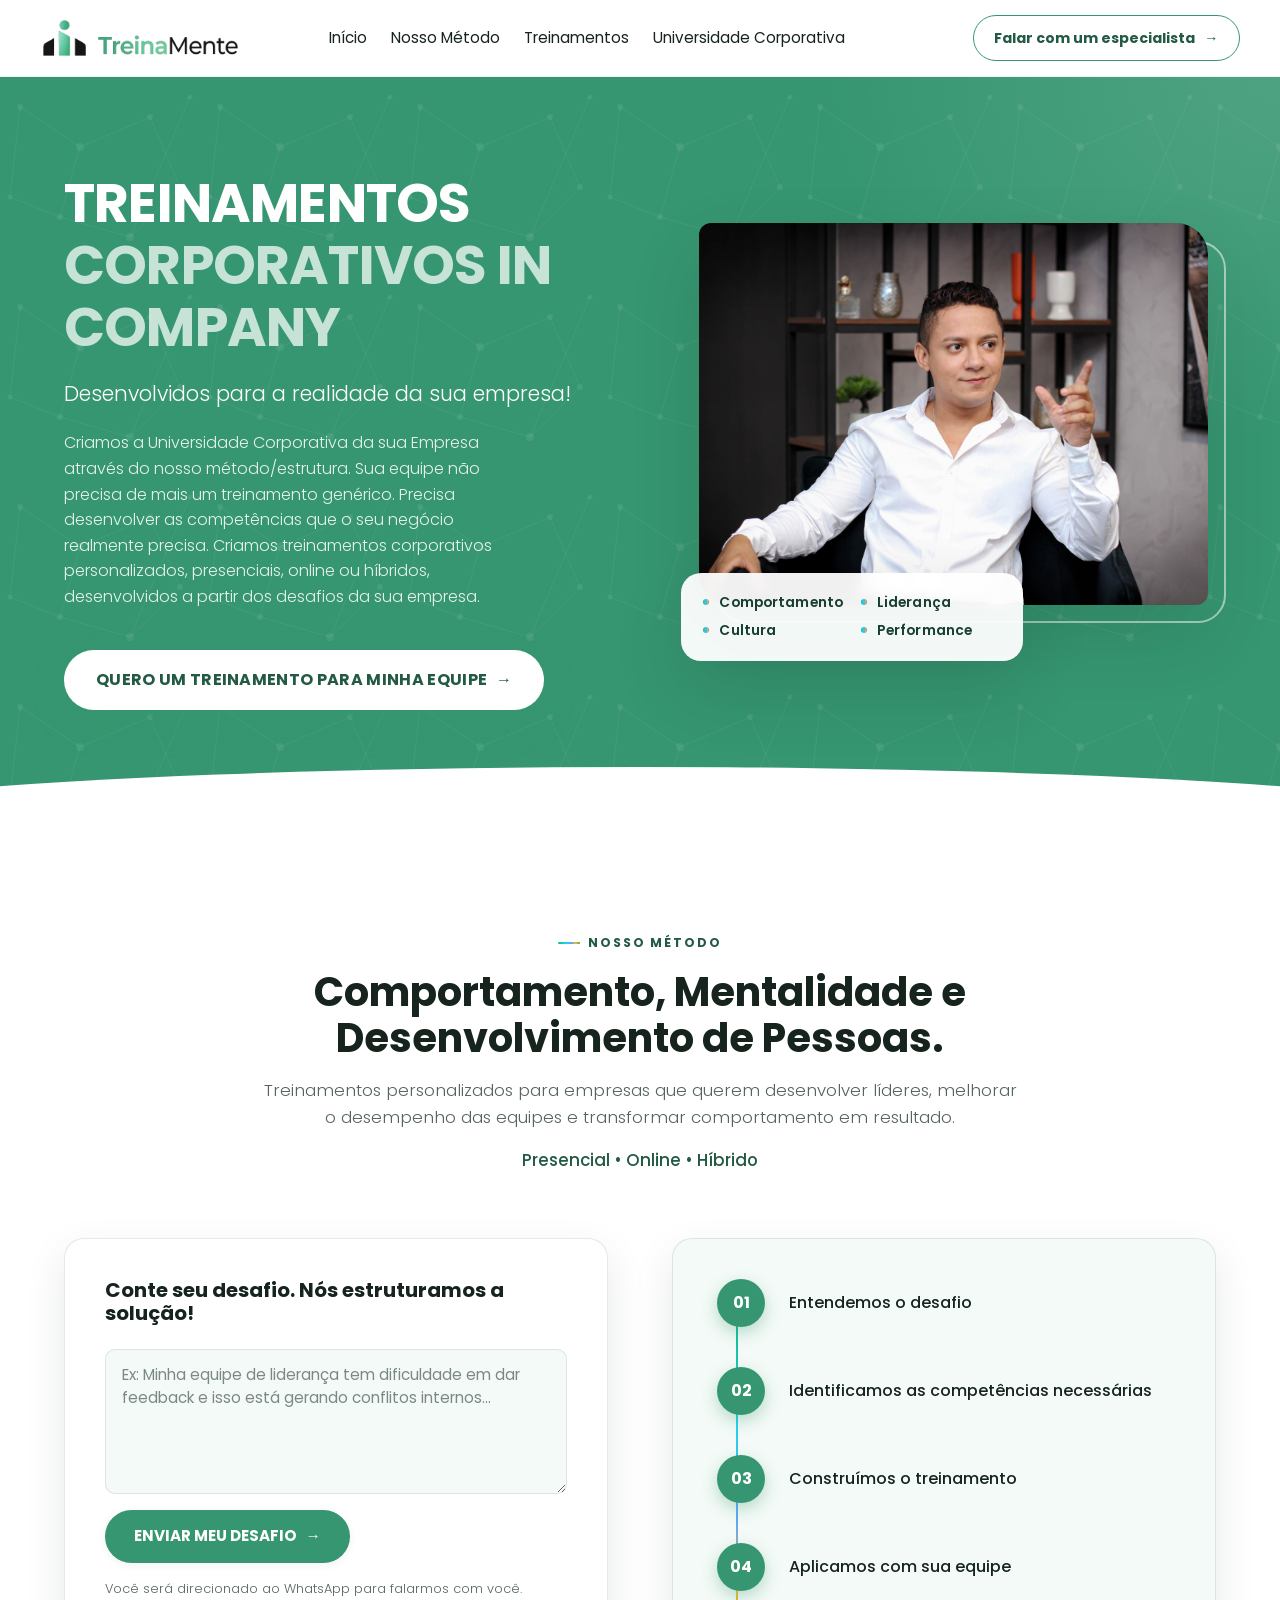
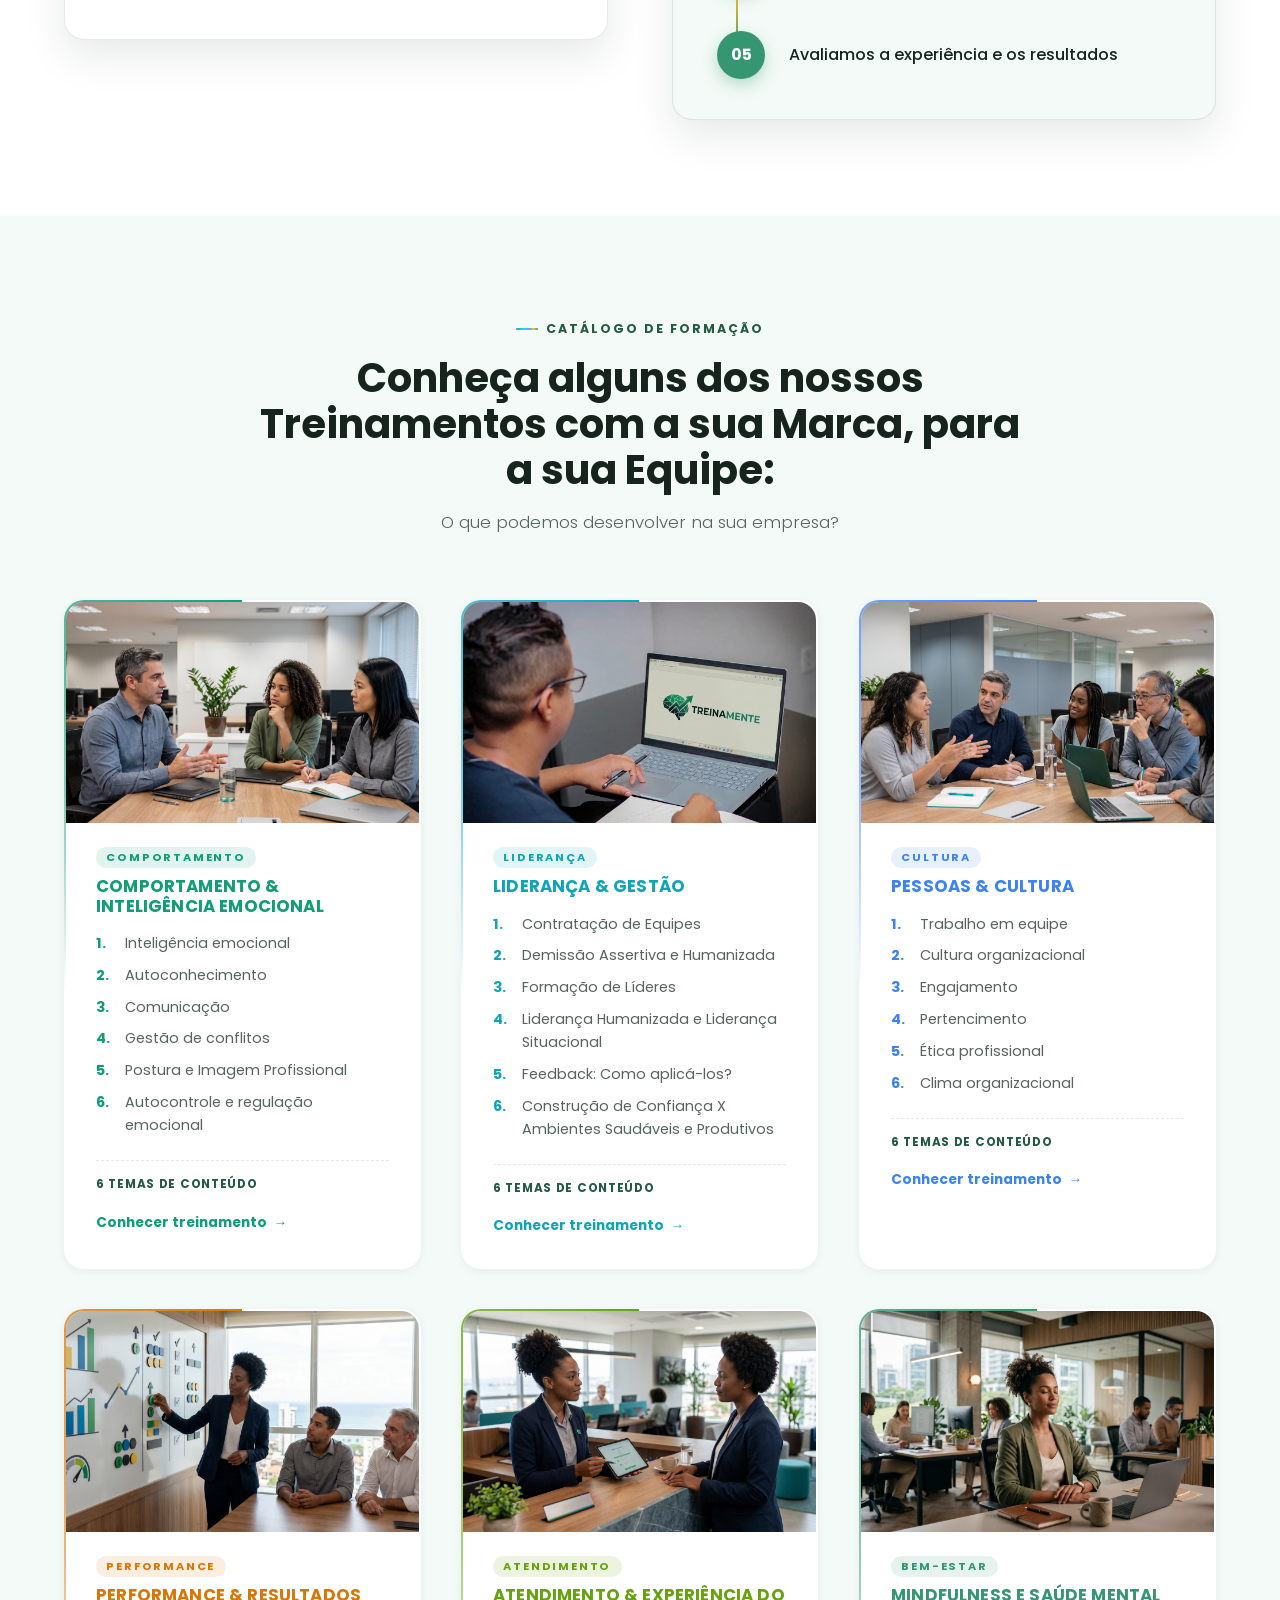
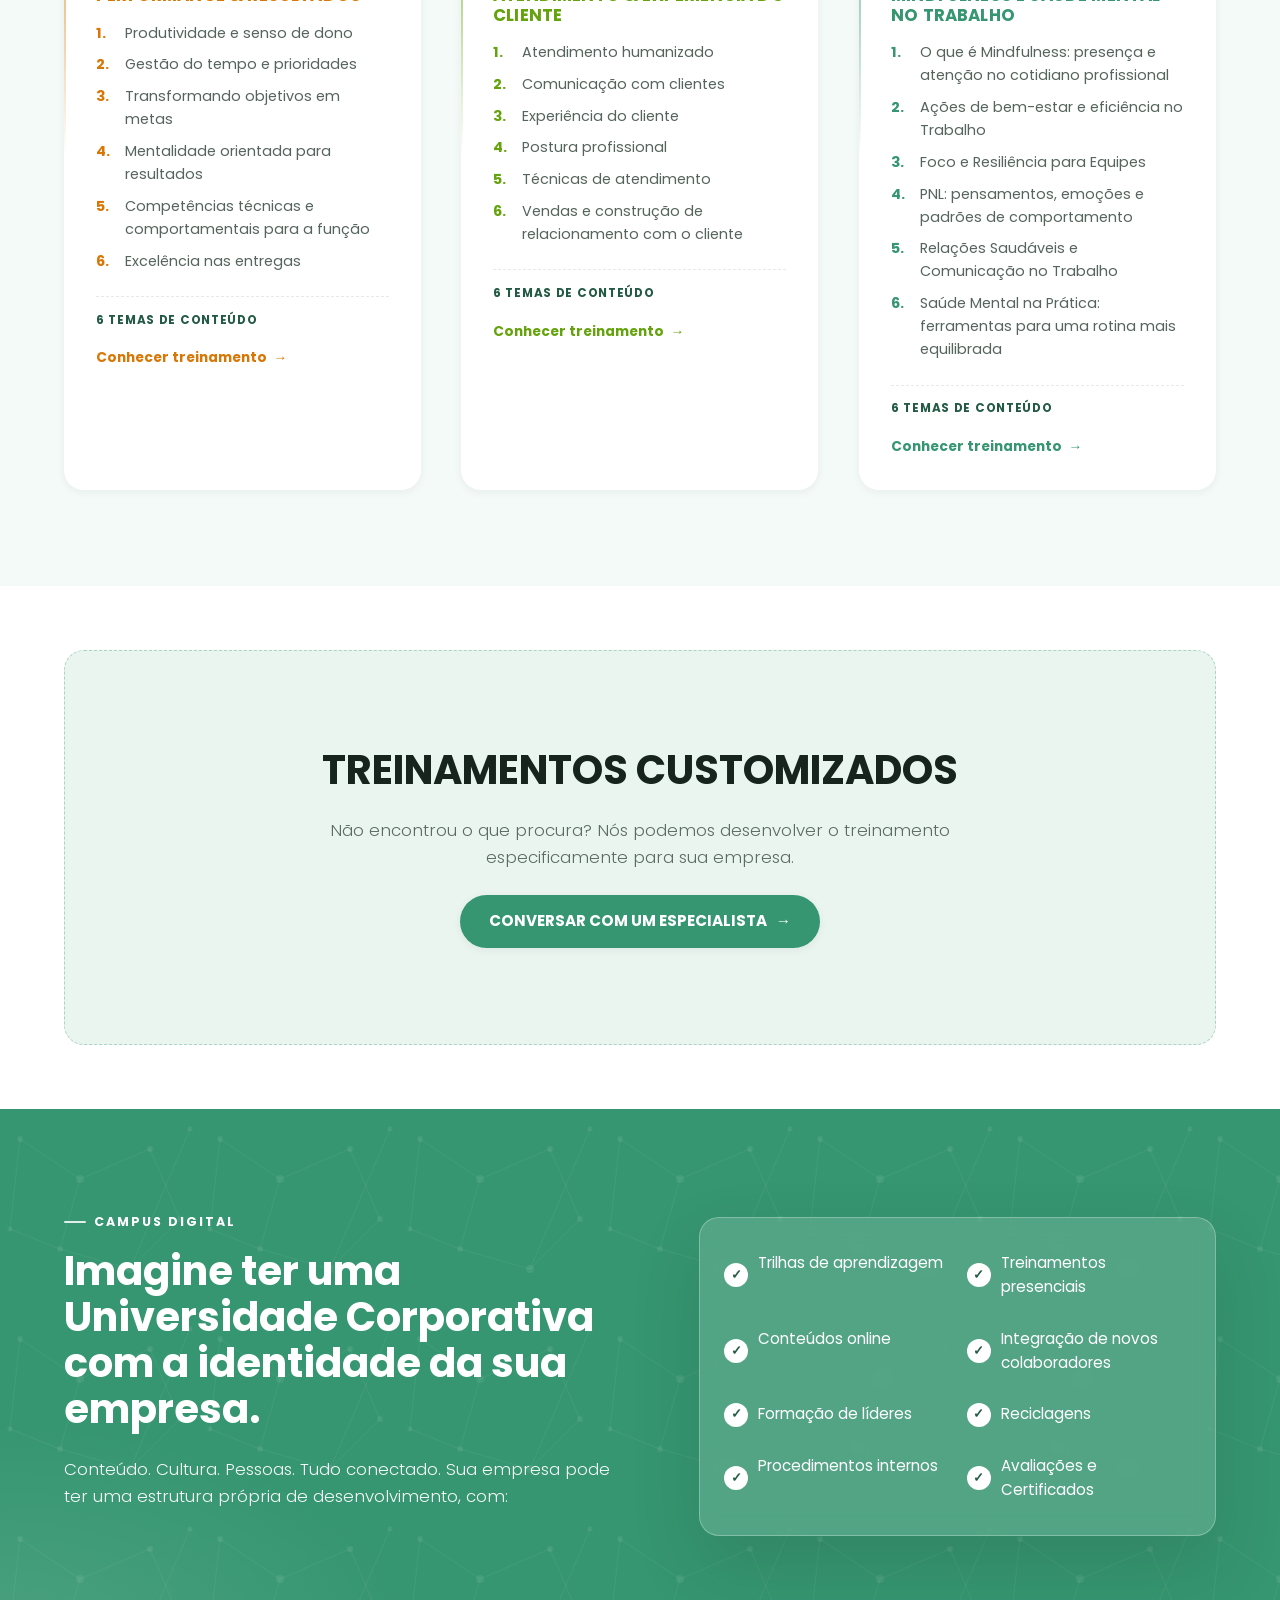
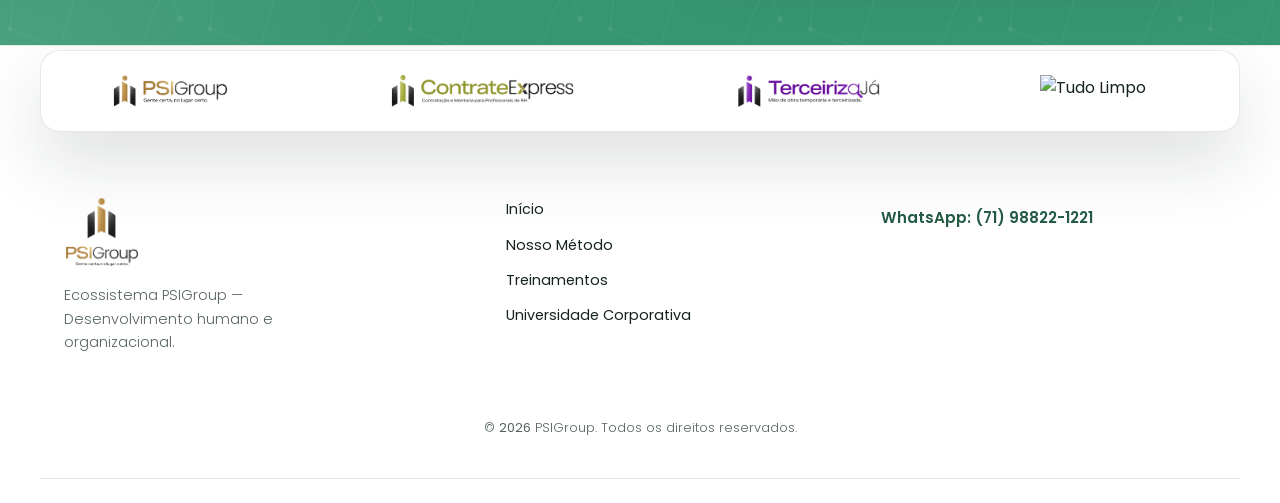
==== commit fcb4ff74: "Redesign da TreinaMente: catálogo de treinamentos independente, universidade corporativa e nova logo" ====
--- a/TreinaMente/index.html
+++ b/TreinaMente/index.html
@@ -17,7 +17,7 @@
     <div class="header__container">
 
       <a class="header__logo-link" href="#hero" aria-label="TreinaMente - Página inicial">
-        <img class="header__logo" src="assets/img/logo-treinamente.png" alt="TreinaMente - Desenvolvimento de Pessoas">
+        <img class="header__logo" src="assets/img/logo-treinamente-header.png" alt="TreinaMente - Desenvolvimento de Pessoas">
       </a>
 
       <nav class="header__nav" role="navigation" aria-label="Navegação principal">
@@ -54,7 +54,7 @@
     <section id="hero" class="hero" aria-labelledby="hero-title">
       <div class="hero__container">
 
-        <div class="hero__content">
+        <div class="hero__content" data-reveal style="--i:0">
           <h1 id="hero-title" class="hero__title font-aktiv">
             <span class="font-aktiv--bold">TREINAMENTOS</span>
             <span class="font-aktiv--light">CORPORATIVOS IN COMPANY</span>
@@ -82,8 +82,17 @@
           </a>
         </div>
 
-        <div class="hero__media">
-          <img class="hero__img" src="assets/img/hero.jpeg" alt="Equipe em treinamento corporativo in company">
+        <div class="hero__media" data-reveal style="--i:1">
+          <div class="hero__media-frame">
+            <img class="hero__img" src="assets/img/hero.jpeg" alt="Equipe em treinamento corporativo in company">
+          </div>
+
+          <ul class="hero__journey font-poppins font-poppins--medium" aria-label="Áreas de conhecimento da Universidade Corporativa TreinaMente">
+            <li style="--i:0">Comportamento</li>
+            <li style="--i:1">Liderança</li>
+            <li style="--i:2">Cultura</li>
+            <li style="--i:3">Performance</li>
+          </ul>
         </div>
 
       </div>
@@ -95,7 +104,8 @@
     <section id="desafio-processo" class="desafio" aria-labelledby="desafio-title">
       <div class="desafio__container">
 
-        <header class="desafio__header">
+        <header class="desafio__header" data-reveal>
+          <span class="eyebrow">Nosso Método</span>
           <h2 id="desafio-title" class="desafio__title font-aktiv font-aktiv--bold">
             Comportamento, Mentalidade e Desenvolvimento de Pessoas.
           </h2>
@@ -109,7 +119,7 @@
         <div class="desafio__grid">
 
           <!-- Bloco de Captura (Formulário) -->
-          <div class="desafio__form-block">
+          <div class="desafio__form-block" data-reveal style="--i:0">
             <h3 class="desafio__form-title font-poppins font-poppins--bold">
               Conte seu desafio. Nós estruturamos a solução!
             </h3>
@@ -136,24 +146,24 @@
 
           <!-- Bloco de Animação / Processo (Steps) -->
           <div class="desafio__process-block">
-            <ol class="desafio__steps" id="desafio-steps">
-              <li class="desafio__step" data-step="1">
+            <ol class="desafio__steps" id="desafio-steps" data-reveal style="--i:1">
+              <li class="desafio__step" data-step="1" data-reveal style="--i:1">
                 <span class="desafio__step-number font-aktiv font-aktiv--bold">01</span>
                 <span class="desafio__step-text font-poppins font-poppins--medium">Entendemos o desafio</span>
               </li>
-              <li class="desafio__step" data-step="2">
+              <li class="desafio__step" data-step="2" data-reveal style="--i:2">
                 <span class="desafio__step-number font-aktiv font-aktiv--bold">02</span>
                 <span class="desafio__step-text font-poppins font-poppins--medium">Identificamos as competências necessárias</span>
               </li>
-              <li class="desafio__step" data-step="3">
+              <li class="desafio__step" data-step="3" data-reveal style="--i:3">
                 <span class="desafio__step-number font-aktiv font-aktiv--bold">03</span>
                 <span class="desafio__step-text font-poppins font-poppins--medium">Construímos o treinamento</span>
               </li>
-              <li class="desafio__step" data-step="4">
+              <li class="desafio__step" data-step="4" data-reveal style="--i:4">
                 <span class="desafio__step-number font-aktiv font-aktiv--bold">04</span>
                 <span class="desafio__step-text font-poppins font-poppins--medium">Aplicamos com sua equipe</span>
               </li>
-              <li class="desafio__step" data-step="5">
+              <li class="desafio__step" data-step="5" data-reveal style="--i:5">
                 <span class="desafio__step-number font-aktiv font-aktiv--bold">05</span>
                 <span class="desafio__step-text font-poppins font-poppins--medium">Avaliamos a experiência e os resultados</span>
               </li>
@@ -170,7 +180,8 @@
     <section id="treinamentos" class="treinamentos" aria-labelledby="treinamentos-title">
       <div class="treinamentos__container">
 
-        <header class="treinamentos__header">
+        <header class="treinamentos__header" data-reveal>
+          <span class="eyebrow">Catálogo de Formação</span>
           <h2 id="treinamentos-title" class="treinamentos__title font-aktiv font-aktiv--bold">
             Conheça alguns dos nossos Treinamentos com a sua Marca, para a sua Equipe:
           </h2>
@@ -181,10 +192,11 @@
 
         <div class="treinamentos__grid">
 
-          <!-- Card 1 -->
-          <article class="treinamento-card">
+          <!-- Card 1 — treinamento independente -->
+          <article class="treinamento-card" data-reveal style="--i:1" data-category="Comportamento">
+            <span class="treinamento-card__dot" aria-hidden="true"></span>
             <img class="treinamento-card__img" src="assets/img/card1.jpg" alt="CARD 1">
-            <h3 class="treinamento-card__title font-poppins font-poppins--bold">
+            <h3 class="treinamento-card__title font-poppins font-poppins--bold" data-category="Comportamento">
               COMPORTAMENTO &amp; INTELIGÊNCIA EMOCIONAL
             </h3>
             <ul class="treinamento-card__list font-poppins font-poppins--regular">
@@ -195,12 +207,21 @@
               <li>Postura e Imagem Profissional</li>
               <li>Autocontrole e regulação emocional</li>
             </ul>
+            <a
+              class="treinamento-card__cta font-poppins font-poppins--bold"
+              href="https://api.whatsapp.com/send?phone=5571988221221&text=Ol%C3%A1%2C%20quero%20saber%20mais%20sobre%20o%20treinamento%20de%20Comportamento%20%26%20Intelig%C3%AAncia%20Emocional."
+              target="_blank"
+              rel="noopener noreferrer"
+            >
+              Conhecer treinamento
+            </a>
           </article>
 
-          <!-- Card 2 -->
-          <article class="treinamento-card">
+          <!-- Card 2 — treinamento independente -->
+          <article class="treinamento-card" data-reveal style="--i:2" data-category="Liderança">
+            <span class="treinamento-card__dot" aria-hidden="true"></span>
             <img class="treinamento-card__img" src="assets/img/card-02-treinamente.jpg" alt="Homem em frente ao notebook acessando a plataforma TreinaMente">
-            <h3 class="treinamento-card__title font-poppins font-poppins--bold">
+            <h3 class="treinamento-card__title font-poppins font-poppins--bold" data-category="Liderança">
               LIDERANÇA &amp; GESTÃO
             </h3>
             <ul class="treinamento-card__list font-poppins font-poppins--regular">
@@ -211,12 +232,21 @@
               <li>Feedback: Como aplicá-los?</li>
               <li>Construção de Confiança X Ambientes Saudáveis e Produtivos</li>
             </ul>
+            <a
+              class="treinamento-card__cta font-poppins font-poppins--bold"
+              href="https://api.whatsapp.com/send?phone=5571988221221&text=Ol%C3%A1%2C%20quero%20saber%20mais%20sobre%20o%20treinamento%20de%20Lideran%C3%A7a%20%26%20Gest%C3%A3o."
+              target="_blank"
+              rel="noopener noreferrer"
+            >
+              Conhecer treinamento
+            </a>
           </article>
 
-          <!-- Card 3 -->
-          <article class="treinamento-card">
+          <!-- Card 3 — treinamento independente -->
+          <article class="treinamento-card" data-reveal style="--i:3" data-category="Cultura">
+            <span class="treinamento-card__dot" aria-hidden="true"></span>
             <img class="treinamento-card__img" src="assets/img/card3.jpg" alt="CARD 3">
-            <h3 class="treinamento-card__title font-poppins font-poppins--bold">
+            <h3 class="treinamento-card__title font-poppins font-poppins--bold" data-category="Cultura">
               PESSOAS &amp; CULTURA
             </h3>
             <ul class="treinamento-card__list font-poppins font-poppins--regular">
@@ -227,12 +257,21 @@
               <li>Ética profissional</li>
               <li>Clima organizacional</li>
             </ul>
+            <a
+              class="treinamento-card__cta font-poppins font-poppins--bold"
+              href="https://api.whatsapp.com/send?phone=5571988221221&text=Ol%C3%A1%2C%20quero%20saber%20mais%20sobre%20o%20treinamento%20de%20Pessoas%20%26%20Cultura."
+              target="_blank"
+              rel="noopener noreferrer"
+            >
+              Conhecer treinamento
+            </a>
           </article>
 
-          <!-- Card 4 -->
-          <article class="treinamento-card">
+          <!-- Card 4 — treinamento independente -->
+          <article class="treinamento-card" data-reveal style="--i:4" data-category="Performance">
+            <span class="treinamento-card__dot" aria-hidden="true"></span>
             <img class="treinamento-card__img" src="assets/img/card4.jpg" alt="CARD 4">
-            <h3 class="treinamento-card__title font-poppins font-poppins--bold">
+            <h3 class="treinamento-card__title font-poppins font-poppins--bold" data-category="Performance">
               PERFORMANCE &amp; RESULTADOS
             </h3>
             <ul class="treinamento-card__list font-poppins font-poppins--regular">
@@ -243,12 +282,21 @@
               <li>Competências técnicas e comportamentais para a função</li>
               <li>Excelência nas entregas</li>
             </ul>
+            <a
+              class="treinamento-card__cta font-poppins font-poppins--bold"
+              href="https://api.whatsapp.com/send?phone=5571988221221&text=Ol%C3%A1%2C%20quero%20saber%20mais%20sobre%20o%20treinamento%20de%20Performance%20%26%20Resultados."
+              target="_blank"
+              rel="noopener noreferrer"
+            >
+              Conhecer treinamento
+            </a>
           </article>
 
-          <!-- Card 5 -->
-          <article class="treinamento-card">
+          <!-- Card 5 — treinamento independente -->
+          <article class="treinamento-card" data-reveal style="--i:5" data-category="Atendimento">
+            <span class="treinamento-card__dot" aria-hidden="true"></span>
             <img class="treinamento-card__img" src="assets/img/card5.jpg" alt="CARD 5">
-            <h3 class="treinamento-card__title font-poppins font-poppins--bold">
+            <h3 class="treinamento-card__title font-poppins font-poppins--bold" data-category="Atendimento">
               ATENDIMENTO &amp; EXPERIÊNCIA DO CLIENTE
             </h3>
             <ul class="treinamento-card__list font-poppins font-poppins--regular">
@@ -259,12 +307,21 @@
               <li>Técnicas de atendimento</li>
               <li>Vendas e construção de relacionamento com o cliente</li>
             </ul>
+            <a
+              class="treinamento-card__cta font-poppins font-poppins--bold"
+              href="https://api.whatsapp.com/send?phone=5571988221221&text=Ol%C3%A1%2C%20quero%20saber%20mais%20sobre%20o%20treinamento%20de%20Atendimento%20%26%20Experi%C3%AAncia%20do%20Cliente."
+              target="_blank"
+              rel="noopener noreferrer"
+            >
+              Conhecer treinamento
+            </a>
           </article>
 
-          <!-- Card 6 -->
-          <article class="treinamento-card">
+          <!-- Card 6 — treinamento independente -->
+          <article class="treinamento-card" data-reveal style="--i:6" data-category="Bem-estar">
+            <span class="treinamento-card__dot" aria-hidden="true"></span>
             <img class="treinamento-card__img" src="assets/img/card6.jpg" alt="CARD 6">
-            <h3 class="treinamento-card__title font-poppins font-poppins--bold">
+            <h3 class="treinamento-card__title font-poppins font-poppins--bold" data-category="Bem-estar">
               MINDFULNESS E SAÚDE MENTAL NO TRABALHO
             </h3>
             <ul class="treinamento-card__list font-poppins font-poppins--regular">
@@ -275,6 +332,14 @@
               <li>Relações Saudáveis e Comunicação no Trabalho</li>
               <li>Saúde Mental na Prática: ferramentas para uma rotina mais equilibrada</li>
             </ul>
+            <a
+              class="treinamento-card__cta font-poppins font-poppins--bold"
+              href="https://api.whatsapp.com/send?phone=5571988221221&text=Ol%C3%A1%2C%20quero%20saber%20mais%20sobre%20o%20treinamento%20de%20Mindfulness%20e%20Sa%C3%BAde%20Mental%20no%20Trabalho."
+              target="_blank"
+              rel="noopener noreferrer"
+            >
+              Conhecer treinamento
+            </a>
           </article>
 
         </div>
@@ -288,7 +353,7 @@
       <div class="universidade__container">
 
         <!-- Bloco 1: Treinamentos Customizados -->
-        <div class="universidade__block universidade__block--customizados">
+        <div class="universidade__block universidade__block--customizados" data-reveal>
           <h2 class="universidade__block-title font-aktiv font-aktiv--bold">
             TREINAMENTOS CUSTOMIZADOS
           </h2>
@@ -306,26 +371,31 @@
           </a>
         </div>
 
-        <!-- Bloco 2: Universidade Corporativa -->
+        <!-- Bloco 2: Universidade Corporativa — "campus digital": trilha/painel sobreposto -->
         <div class="universidade__block universidade__block--corporativa">
-          <h2 id="universidade-title" class="universidade__block-title font-aktiv font-aktiv--bold">
-            Imagine ter uma Universidade Corporativa com a identidade da sua empresa.
-          </h2>
-          <p class="universidade__block-text font-poppins font-poppins--regular">
-            Conteúdo. Cultura. Pessoas. Tudo conectado. Sua empresa pode ter uma estrutura própria
-            de desenvolvimento, com:
-          </p>
-
-          <ul class="universidade__checklist font-poppins font-poppins--medium">
-            <li class="universidade__checklist-item">Trilhas de aprendizagem</li>
-            <li class="universidade__checklist-item">Treinamentos presenciais</li>
-            <li class="universidade__checklist-item">Conteúdos online</li>
-            <li class="universidade__checklist-item">Integração de novos colaboradores</li>
-            <li class="universidade__checklist-item">Formação de líderes</li>
-            <li class="universidade__checklist-item">Reciclagens</li>
-            <li class="universidade__checklist-item">Procedimentos internos</li>
-            <li class="universidade__checklist-item">Avaliações e Certificados</li>
-          </ul>
+          <div class="universidade__container-inner">
+            <div class="universidade__corporativa-text" data-reveal style="--i:0">
+              <span class="eyebrow">Campus Digital</span>
+              <h2 id="universidade-title" class="universidade__block-title font-aktiv font-aktiv--bold">
+                Imagine ter uma Universidade Corporativa com a identidade da sua empresa.
+              </h2>
+              <p class="universidade__block-text font-poppins font-poppins--regular">
+                Conteúdo. Cultura. Pessoas. Tudo conectado. Sua empresa pode ter uma estrutura própria
+                de desenvolvimento, com:
+              </p>
+            </div>
+
+            <ul class="universidade__checklist font-poppins font-poppins--medium" data-reveal style="--i:1">
+              <li class="universidade__checklist-item">Trilhas de aprendizagem</li>
+              <li class="universidade__checklist-item">Treinamentos presenciais</li>
+              <li class="universidade__checklist-item">Conteúdos online</li>
+              <li class="universidade__checklist-item">Integração de novos colaboradores</li>
+              <li class="universidade__checklist-item">Formação de líderes</li>
+              <li class="universidade__checklist-item">Reciclagens</li>
+              <li class="universidade__checklist-item">Procedimentos internos</li>
+              <li class="universidade__checklist-item">Avaliações e Certificados</li>
+            </ul>
+          </div>
         </div>
 
       </div>
@@ -347,7 +417,7 @@
     <div class="footer__container">
 
       <div class="footer__brand">
-        <img class="footer__logo" src="assets/img/logo-icon.png" alt="Logo PSIGroup">
+        <img class="footer__logo" src="assets/img/logo-psigroup-full.png" alt="PSIGroup — Gente certa, no lugar certo.">
         <p class="footer__tagline font-poppins font-poppins--regular">
           Ecossistema PSIGroup — Desenvolvimento humano e organizacional.
         </p>
@@ -407,6 +477,74 @@
         window.open(url, '_blank', 'noopener,noreferrer');
       });
     })();
+
+    // Menu mobile (hambúrguer) — abre/fecha e fecha ao navegar ou pressionar Esc
+    (function () {
+      var toggle = document.querySelector('.header__nav-toggle');
+      var navList = document.getElementById('header-nav-list');
+      if (!toggle || !navList) return;
+
+      function setOpen(open) {
+        toggle.setAttribute('aria-expanded', open ? 'true' : 'false');
+      }
+
+      toggle.addEventListener('click', function () {
+        setOpen(toggle.getAttribute('aria-expanded') !== 'true');
+      });
+
+      navList.addEventListener('click', function (event) {
+        if (event.target.closest('a')) setOpen(false);
+      });
+
+      document.addEventListener('keydown', function (event) {
+        if (event.key === 'Escape') setOpen(false);
+      });
+    })();
+
+    // Header compacto ao rolar a página
+    (function () {
+      var header = document.querySelector('.header');
+      if (!header) return;
+
+      var ticking = false;
+      function updateHeader() {
+        header.classList.toggle('is-scrolled', window.scrollY > 12);
+        ticking = false;
+      }
+
+      window.addEventListener('scroll', function () {
+        if (!ticking) {
+          window.requestAnimationFrame(updateHeader);
+          ticking = true;
+        }
+      }, { passive: true });
+
+      updateHeader();
+    })();
+
+    // Revelação progressiva no scroll (jornada visual) — respeita prefers-reduced-motion
+    (function () {
+      var revealEls = document.querySelectorAll('[data-reveal]');
+      if (!revealEls.length) return;
+
+      var reduceMotion = window.matchMedia('(prefers-reduced-motion: reduce)').matches;
+
+      if (reduceMotion || !('IntersectionObserver' in window)) {
+        revealEls.forEach(function (el) { el.classList.add('is-visible'); });
+        return;
+      }
+
+      var io = new IntersectionObserver(function (entries) {
+        entries.forEach(function (entry) {
+          if (entry.isIntersecting) {
+            entry.target.classList.add('is-visible');
+            io.unobserve(entry.target);
+          }
+        });
+      }, { threshold: 0.15, rootMargin: '0px 0px -60px 0px' });
+
+      revealEls.forEach(function (el) { io.observe(el); });
+    })();
   </script>
 
 </body>
--- a/TreinaMente/styles.css
+++ b/TreinaMente/styles.css
@@ -1,34 +1,60 @@
 /* ================================================================
    TreinaMente | PSIGroup — Landing Page
    styles.css
+
+   Sistema visual "Jornada de Desenvolvimento": branco como base
+   dominante, verde oliva como cor institucional protagonista, e a
+   linha neon dos cards reaproveitada como assinatura de trilha de
+   aprendizagem (hero, Nosso Método, cards e Universidade Corporativa).
    ================================================================ */
 
 /* ----------------------------------------------------------------
    0. GOOGLE FONTS (Poppins)
    ---------------------------------------------------------------- */
-@import url('https://fonts.googleapis.com/css2?family=Poppins:wght@300;400;500;600;700&display=swap');
+@import url('https://fonts.googleapis.com/css2?family=Poppins:wght@300;400;500;600;700;800&display=swap');
 
 /* ----------------------------------------------------------------
-   1. VARIÁVEIS GLOBAIS
+   1. DESIGN TOKENS
    ---------------------------------------------------------------- */
 :root {
-  /* Cores — tema escuro/brand de alto impacto */
-  --color-primary: #369671;
-  --color-primary-dark: #2c7d5f;
-  --color-primary-light: rgba(54, 150, 113, 0.35);
-  --color-secondary: #ffffff;
-
-  --color-text: #f7fafc;
-  --color-text-secondary: #cbd5e0;
+  /* Cores institucionais — verde oliva protagonista sobre base branca */
+  --tm-olive: #369671;
+  --tm-olive-dark: #235a44;   /* uso em texto/links sobre branco — contraste AA */
+  --tm-olive-deep: #163f30;   /* headings de maior peso, hover profundo */
+  --tm-olive-light: #7fc9a8;  /* estados de interação, ícones sutis */
+  --tm-olive-tint: #eaf5ef;   /* fundo suave para separação de seções */
+  --tm-olive-tint-2: #f4faf7;
+
+  --tm-white: #ffffff;
+  --tm-text: #16241d;         /* texto principal — grafite esverdeado, nunca preto puro */
+  --tm-muted: #55645c;        /* texto secundário */
+  --tm-line: rgba(22, 36, 29, 0.1);
+  --tm-line-soft: rgba(22, 36, 29, 0.06);
+
+  /* Linha neon — assinatura de trilha (reaproveitada dos cards) */
+  --tm-neon-1: #10b981;
+  --tm-neon-2: #22d3ee;
+  --tm-neon-3: #60a5fa;
+  --tm-neon-4: #fbbf24;
+  --tm-neon-5: #a3e635;
+  --tm-neon-gradient: linear-gradient(180deg, var(--tm-neon-1), var(--tm-neon-2) 35%, var(--tm-neon-3) 62%, var(--tm-neon-4) 82%, var(--tm-olive) 100%);
+  --tm-neon-gradient-h: linear-gradient(90deg, var(--tm-neon-1), var(--tm-neon-2) 35%, var(--tm-neon-3) 62%, var(--tm-neon-4) 82%, var(--tm-olive) 100%);
+
+  /* Compat — nomes antigos usados no HTML/legado, redirecionados para os novos tokens */
+  --color-primary: var(--tm-olive);
+  --color-primary-dark: var(--tm-olive-dark);
+  --color-primary-light: rgba(54, 150, 113, 0.22);
+  --color-secondary: var(--tm-white);
+  --color-text: var(--tm-text);
+  --color-text-secondary: var(--tm-muted);
   --color-text-on-primary: #ffffff;
-
-  --color-bg: #1a202c;
-  --color-bg-alt: #171c24;
-  --color-bg-footer: #12161d;
-  --color-border: rgba(255, 255, 255, 0.1);
-  --color-card-bg: rgba(255, 255, 255, 0.05);
-  --color-card-solid: #2d3748;
-  --color-input-bg: #4a5568;
+  --color-bg: var(--tm-white);
+  --color-bg-alt: var(--tm-olive-tint-2);
+  --color-bg-footer: var(--tm-olive-tint-2);
+  --color-border: var(--tm-line);
+  --color-card-bg: var(--tm-white);
+  --color-card-solid: var(--tm-white);
+  --color-input-bg: var(--tm-white);
 
   /* Tipografia — fonte única do projeto: Poppins */
   --font-primary: 'Poppins', sans-serif;
@@ -43,24 +69,26 @@
 
   /* Layout */
   --container-width: 1200px;
-  --radius: 6px;
-  --radius-lg: 16px;
+  --radius: 10px;
+  --radius-lg: 20px;
 
   /* Efeitos */
-  --shadow-sm: 0 2px 8px rgba(26, 32, 44, 0.06);
-  --shadow-md: 0 8px 24px rgba(26, 32, 44, 0.08);
-  --shadow-primary: 0 10px 24px rgba(54, 150, 113, 0.28);
+  --shadow-sm: 0 2px 10px rgba(22, 36, 29, 0.06);
+  --shadow-md: 0 16px 40px rgba(22, 36, 29, 0.1);
+  --shadow-lg: 0 30px 70px rgba(22, 36, 29, 0.14);
+  --shadow-primary: 0 14px 32px rgba(54, 150, 113, 0.28);
   --transition: 0.3s ease;
+  --transition-slow: 0.6s cubic-bezier(.22, .61, .36, 1);
 
   /*
     Textura de fundo — "Mente + Tecnologia" (nós/redes neurais conectados)
-    SVG fonte (200x200, tileable), antes da URL-encode, usado nas duas variantes abaixo:
+    SVG fonte (200x200, tileable), antes da URL-encode:
 
     <svg xmlns="http://www.w3.org/2000/svg" width="200" height="200" viewBox="0 0 200 200">
-      <g fill="none" stroke="#ffffff" stroke-width="1" stroke-linecap="round" stroke-opacity="OPACIDADE_LINHA">
+      <g fill="none" stroke="COR" stroke-width="1" stroke-linecap="round" stroke-opacity="OPACIDADE_LINHA">
         <path d="M20 30L80 70L150 40M80 70L60 140L130 160L180 110L150 40M20 30L10 120L60 140M130 160L190 20"/>
       </g>
-      <g fill="#ffffff" fill-opacity="OPACIDADE_NO">
+      <g fill="COR" fill-opacity="OPACIDADE_NO">
         <circle cx="20" cy="30" r="3"/>
         <circle cx="80" cy="70" r="4"/>
         <circle cx="150" cy="40" r="3"/>
@@ -72,12 +100,12 @@
       </g>
     </svg>
 
-    Variante Hero/blocos verdes: linhas brancas 0.025 / nós brancos 0.035 (marca d'água quase imperceptível sobre o verde-água).
-    Variante seções escuras: linhas brancas 0.015 / nós brancos 0.02 (apenas quebra o "chapado" do chumbo, sem competir com o texto).
+    Variante Hero/blocos verdes: linhas brancas 0.05 / nós brancos 0.07 (marca d'água sobre o verde oliva).
+    Variante seções claras: linhas em verde oliva 0.05 / nós 0.07 (quebra o "chapado" do branco, sutil).
   */
   --pattern-size: 200px;
-  --pattern-hero: url("data:image/svg+xml,%3Csvg xmlns='http://www.w3.org/2000/svg' width='200' height='200' viewBox='0 0 200 200'%3E%3Cg fill='none' stroke='%23ffffff' stroke-width='1' stroke-linecap='round' stroke-opacity='0.025'%3E%3Cpath d='M20 30L80 70L150 40M80 70L60 140L130 160L180 110L150 40M20 30L10 120L60 140M130 160L190 20'/%3E%3C/g%3E%3Cg fill='%23ffffff' fill-opacity='0.035'%3E%3Ccircle cx='20' cy='30' r='3'/%3E%3Ccircle cx='80' cy='70' r='4'/%3E%3Ccircle cx='150' cy='40' r='3'/%3E%3Ccircle cx='60' cy='140' r='3'/%3E%3Ccircle cx='130' cy='160' r='4'/%3E%3Ccircle cx='180' cy='110' r='3'/%3E%3Ccircle cx='10' cy='120' r='2.5'/%3E%3Ccircle cx='190' cy='20' r='2.5'/%3E%3C/g%3E%3C/svg%3E");
-  --pattern-dark: url("data:image/svg+xml,%3Csvg xmlns='http://www.w3.org/2000/svg' width='200' height='200' viewBox='0 0 200 200'%3E%3Cg fill='none' stroke='%23ffffff' stroke-width='1' stroke-linecap='round' stroke-opacity='0.015'%3E%3Cpath d='M20 30L80 70L150 40M80 70L60 140L130 160L180 110L150 40M20 30L10 120L60 140M130 160L190 20'/%3E%3C/g%3E%3Cg fill='%23ffffff' fill-opacity='0.02'%3E%3Ccircle cx='20' cy='30' r='3'/%3E%3Ccircle cx='80' cy='70' r='4'/%3E%3Ccircle cx='150' cy='40' r='3'/%3E%3Ccircle cx='60' cy='140' r='3'/%3E%3Ccircle cx='130' cy='160' r='4'/%3E%3Ccircle cx='180' cy='110' r='3'/%3E%3Ccircle cx='10' cy='120' r='2.5'/%3E%3Ccircle cx='190' cy='20' r='2.5'/%3E%3C/g%3E%3C/svg%3E");
+  --pattern-hero: url("data:image/svg+xml,%3Csvg xmlns='http://www.w3.org/2000/svg' width='200' height='200' viewBox='0 0 200 200'%3E%3Cg fill='none' stroke='%23ffffff' stroke-width='1' stroke-linecap='round' stroke-opacity='0.05'%3E%3Cpath d='M20 30L80 70L150 40M80 70L60 140L130 160L180 110L150 40M20 30L10 120L60 140M130 160L190 20'/%3E%3C/g%3E%3Cg fill='%23ffffff' fill-opacity='0.07'%3E%3Ccircle cx='20' cy='30' r='3'/%3E%3Ccircle cx='80' cy='70' r='4'/%3E%3Ccircle cx='150' cy='40' r='3'/%3E%3Ccircle cx='60' cy='140' r='3'/%3E%3Ccircle cx='130' cy='160' r='4'/%3E%3Ccircle cx='180' cy='110' r='3'/%3E%3Ccircle cx='10' cy='120' r='2.5'/%3E%3Ccircle cx='190' cy='20' r='2.5'/%3E%3C/g%3E%3C/svg%3E");
+  --pattern-dark: url("data:image/svg+xml,%3Csvg xmlns='http://www.w3.org/2000/svg' width='200' height='200' viewBox='0 0 200 200'%3E%3Cg fill='none' stroke='%23369671' stroke-width='1' stroke-linecap='round' stroke-opacity='0.05'%3E%3Cpath d='M20 30L80 70L150 40M80 70L60 140L130 160L180 110L150 40M20 30L10 120L60 140M130 160L190 20'/%3E%3C/g%3E%3Cg fill='%23369671' fill-opacity='0.07'%3E%3Ccircle cx='20' cy='30' r='3'/%3E%3Ccircle cx='80' cy='70' r='4'/%3E%3Ccircle cx='150' cy='40' r='3'/%3E%3Ccircle cx='60' cy='140' r='3'/%3E%3Ccircle cx='130' cy='160' r='4'/%3E%3Ccircle cx='180' cy='110' r='3'/%3E%3Ccircle cx='10' cy='120' r='2.5'/%3E%3Ccircle cx='190' cy='20' r='2.5'/%3E%3C/g%3E%3C/svg%3E");
 }
 
 /* ----------------------------------------------------------------
@@ -97,16 +125,17 @@
 
 body {
   min-height: 100vh;
-  background-color: var(--color-bg);
+  background-color: var(--tm-white);
   background-image: var(--pattern-dark);
   background-repeat: repeat;
   background-size: var(--pattern-size) var(--pattern-size);
-  color: var(--color-text);
+  color: var(--tm-text);
   font-family: var(--font-primary);
   font-weight: 400;
   line-height: 1.6;
   -webkit-font-smoothing: antialiased;
   -moz-osx-font-smoothing: grayscale;
+  overflow-x: hidden;
 }
 
 img {
@@ -146,8 +175,14 @@
 
 h1, h2, h3, h4, h5, h6 {
   font-family: var(--font-primary);
-  line-height: 1.2;
+  line-height: 1.15;
   font-weight: 700;
+}
+
+:focus-visible {
+  outline: 2px solid var(--tm-olive);
+  outline-offset: 3px;
+  border-radius: 4px;
 }
 
 .sr-only {
@@ -203,48 +238,126 @@
   padding: 0 var(--space-md);
 }
 
-/* Botão base (CTAs em cor primária — usados sobre fundos escuros) */
+/* Eyebrow — rótulo curto em versalete, usado como assinatura editorial
+   acima de títulos de seção (jornada / hierarquia tipográfica) */
+.eyebrow {
+  display: inline-flex;
+  align-items: center;
+  gap: 0.5rem;
+  font-size: 0.78rem;
+  font-weight: 700;
+  letter-spacing: 0.16em;
+  text-transform: uppercase;
+  color: var(--tm-olive-dark);
+  margin-bottom: var(--space-sm);
+}
+
+.eyebrow::before {
+  content: '';
+  width: 22px;
+  height: 2px;
+  border-radius: 2px;
+  background: var(--tm-neon-gradient-h);
+}
+
+/* ----------------------------------------------------------------
+   3.1 BOTÕES — componentes premium com microinteração
+   ---------------------------------------------------------------- */
 .header__cta,
+.hero__cta,
 .desafio__submit,
 .universidade__cta {
   display: inline-flex;
   align-items: center;
   justify-content: center;
-  background-color: var(--color-primary);
-  color: var(--color-text-on-primary);
+  gap: 0.55rem;
   font-weight: 700;
-  border-radius: var(--radius);
+  border-radius: 999px;
+  text-align: center;
+  transition: background-color var(--transition), color var(--transition), box-shadow var(--transition), transform var(--transition), border-color var(--transition);
+}
+
+.header__cta::after,
+.hero__cta::after,
+.desafio__submit::after,
+.universidade__cta::after {
+  content: '\2192';
+  display: inline-block;
+  transition: transform var(--transition);
+}
+
+.header__cta:hover::after,
+.hero__cta:hover::after,
+.desafio__submit:hover::after,
+.universidade__cta:hover::after {
+  transform: translateX(4px);
+}
+
+/* CTA secundário (header) — contorno, discreto, sempre visível na navbar */
+.header__cta {
+  background-color: transparent;
+  color: var(--tm-olive-dark);
+  border: 1.5px solid var(--tm-olive);
+  box-shadow: none;
+}
+
+.header__cta:hover {
+  background-color: var(--tm-olive);
+  color: #ffffff;
+  transform: translateY(-2px);
+  box-shadow: var(--shadow-primary);
+}
+
+/* CTA primário — preenchido, usado nas seções de conversão */
+.desafio__submit,
+.universidade__cta {
+  background-color: var(--tm-olive);
+  color: #ffffff;
   box-shadow: var(--shadow-sm);
-  transition: background-color var(--transition), box-shadow var(--transition), transform var(--transition);
-  text-align: center;
-}
-
-.header__cta:hover,
+}
+
 .desafio__submit:hover,
 .universidade__cta:hover {
-  background-color: var(--color-primary-dark);
+  background-color: var(--tm-olive-deep);
   box-shadow: var(--shadow-primary);
   transform: translateY(-2px);
 }
 
-/* Botão do Hero: invertido (fundo branco / texto verde-água), pois o Hero já é verde sólido */
+/* Botão do Hero: invertido (fundo branco / texto oliva), pois o Hero é uma faixa oliva sólida */
 .hero__cta {
-  display: inline-flex;
-  align-items: center;
-  justify-content: center;
   background-color: #ffffff;
-  color: var(--color-primary);
-  font-weight: 700;
-  border-radius: var(--radius);
+  color: var(--tm-olive-dark);
   box-shadow: var(--shadow-md);
-  transition: background-color var(--transition), box-shadow var(--transition), transform var(--transition);
-  text-align: center;
 }
 
 .hero__cta:hover {
-  background-color: #f0f2f4;
-  box-shadow: 0 12px 28px rgba(0, 0, 0, 0.25);
+  background-color: var(--tm-olive-tint);
+  box-shadow: 0 18px 40px rgba(0, 0, 0, 0.22);
   transform: translateY(-2px);
+}
+
+/* ----------------------------------------------------------------
+   3.2 SISTEMA DE REVELAÇÃO NO SCROLL (jornada / narrativa visual)
+   ---------------------------------------------------------------- */
+[data-reveal] {
+  opacity: 0;
+  transform: translateY(26px);
+  transition: opacity 0.7s ease, transform 0.7s ease;
+  transition-delay: calc(var(--i, 0) * 90ms);
+  will-change: opacity, transform;
+}
+
+[data-reveal].is-visible {
+  opacity: 1;
+  transform: none;
+}
+
+@media (prefers-reduced-motion: reduce) {
+  [data-reveal] {
+    opacity: 1;
+    transform: none;
+    transition: none;
+  }
 }
 
 /* ----------------------------------------------------------------
@@ -254,11 +367,16 @@
   position: sticky;
   top: 0;
   z-index: 100;
-  background-color: var(--color-bg); /* fundo sólido, opaco — nada passa visível por trás */
-  background-image: var(--pattern-dark);
-  background-repeat: repeat;
-  background-size: var(--pattern-size) var(--pattern-size);
-  border-bottom: 1px solid rgba(255, 255, 255, 0.05);
+  background-color: rgba(255, 255, 255, 0.86);
+  backdrop-filter: blur(14px) saturate(140%);
+  -webkit-backdrop-filter: blur(14px) saturate(140%);
+  border-bottom: 1px solid var(--tm-line-soft);
+  transition: box-shadow var(--transition), border-color var(--transition);
+}
+
+.header.is-scrolled {
+  box-shadow: 0 8px 26px rgba(22, 36, 29, 0.08);
+  border-bottom-color: var(--tm-line);
 }
 
 .header__container {
@@ -272,6 +390,11 @@
      altura da navbar, ajuste só este valor. */
   min-height: 76px;
   padding: 0 var(--space-lg);
+  transition: min-height var(--transition);
+}
+
+.header.is-scrolled .header__container {
+  min-height: 60px;
 }
 
 .header__logo-link {
@@ -281,11 +404,15 @@
 }
 
 .header__logo {
-  /* PNG já é transparente e recortado sem espaço vazio (ver assets/img/logo-treinamente.png) —
-     height:auto-ratio via width:auto é suficiente, sem precisar de mix-blend-mode ou transform. */
-  height: 60px;
+  /* Logotipo sem tagline, ajustado para fundo claro (ver assets/img/logo-treinamente-header.png) */
+  height: 42px;
   width: auto;
   object-fit: contain;
+  transition: height var(--transition);
+}
+
+.header.is-scrolled .header__logo {
+  height: 34px;
 }
 
 .header__nav {
@@ -305,7 +432,7 @@
 .header__nav-link {
   position: relative;
   display: inline-block;
-  color: var(--color-text);
+  color: var(--tm-text);
   padding: 0.25rem 0;
   white-space: nowrap;
   transition: color var(--transition);
@@ -318,12 +445,13 @@
   bottom: -2px;
   width: 0;
   height: 2px;
-  background-color: var(--color-primary);
+  border-radius: 2px;
+  background: var(--tm-neon-gradient-h);
   transition: width var(--transition);
 }
 
 .header__nav-link:hover {
-  color: var(--color-primary);
+  color: var(--tm-olive-dark);
 }
 
 .header__nav-link:hover::after {
@@ -332,8 +460,8 @@
 
 .header__cta {
   margin-left: var(--space-lg);
-  padding: 0.7rem 1.4rem;
-  font-size: 0.9rem;
+  padding: 0.65rem 1.3rem;
+  font-size: 0.88rem;
   white-space: nowrap;
 }
 
@@ -350,7 +478,7 @@
   display: block;
   width: 24px;
   height: 2px;
-  background-color: var(--color-text);
+  background-color: var(--tm-text);
   transition: transform var(--transition);
 }
 
@@ -372,23 +500,42 @@
    5. SEÇÃO 01 — HERO
    ---------------------------------------------------------------- */
 .hero {
-  background-color: var(--color-primary);
-  background-image: var(--pattern-hero);
-  background-repeat: repeat;
-  background-size: var(--pattern-size) var(--pattern-size);
-  padding: var(--space-2xl) 0;
+  position: relative;
+  background-color: var(--tm-olive);
+  background-image:
+    radial-gradient(ellipse 60% 80% at 100% 0%, rgba(255, 255, 255, 0.12), transparent 60%),
+    var(--pattern-hero);
+  background-repeat: no-repeat, repeat;
+  background-size: cover, var(--pattern-size) var(--pattern-size);
+  padding: var(--space-2xl) 0 calc(var(--space-2xl) + 1.5rem);
+  overflow: hidden;
+}
+
+/* Curva de transição para a seção seguinte — costura a faixa oliva ao branco */
+.hero::after {
+  content: '';
+  position: absolute;
+  left: 0;
+  right: 0;
+  bottom: -1px;
+  height: 64px;
+  background: var(--tm-white);
+  border-radius: 50% 50% 0 0 / 100% 100% 0 0;
+  transform: scale(1.4, 1);
 }
 
 .hero__container {
+  position: relative;
+  z-index: 1;
   display: grid;
-  grid-template-columns: 1.1fr 0.9fr;
+  grid-template-columns: 1.05fr 0.95fr;
   align-items: center;
   gap: var(--space-xl);
 }
 
 .hero__title {
-  font-size: clamp(2.2rem, 4vw, 3.4rem);
-  letter-spacing: -0.01em;
+  font-size: clamp(2.3rem, 4.2vw, 3.6rem);
+  letter-spacing: -0.015em;
   margin-bottom: var(--space-md);
 }
 
@@ -401,8 +548,12 @@
   color: #ffffff;
 }
 
+.hero__title .font-aktiv--light {
+  color: rgba(255, 255, 255, 0.72);
+}
+
 .hero__subtitle {
-  font-size: 1.25rem;
+  font-size: 1.3rem;
   font-weight: 300;
   color: #ffffff;
   margin-bottom: var(--space-md);
@@ -411,7 +562,7 @@
 .hero__text {
   font-size: 1rem;
   font-weight: 300;
-  color: #ffffff;
+  color: rgba(255, 255, 255, 0.88);
   max-width: 46ch;
   margin-bottom: var(--space-lg);
 }
@@ -425,27 +576,95 @@
 
 .hero__media {
   position: relative;
+  padding: 0 8px 56px 0;
+}
+
+.hero__media-frame {
+  position: relative;
+  isolation: isolate;
+}
+
+/* Moldura recuada atrás da foto — dá profundidade editorial sem novos assets */
+.hero__media-frame::before {
+  content: '';
+  position: absolute;
+  inset: 18px -18px -18px 18px;
+  border: 2px solid rgba(255, 255, 255, 0.55);
+  border-radius: 28px;
+  z-index: -1;
 }
 
 .hero__img {
   display: block;
-  max-width: 100%;
   width: 100%;
   height: auto;
-  border-radius: 12px;
-  box-shadow: var(--shadow-md);
   aspect-ratio: 4 / 3;
   object-fit: cover;
+  border-radius: 12px 32px 12px 32px;
+  box-shadow: var(--shadow-lg);
+}
+
+/* Cluster de áreas de conhecimento flutuante — reaproveita a cor neon dos
+   cards como assinatura, mas como um AGRUPAMENTO (grade 2x2), não uma
+   lista/linha sequencial: não representa ordem entre as áreas. */
+.hero__journey {
+  position: absolute;
+  left: -18px;
+  bottom: 0;
+  display: grid;
+  grid-template-columns: repeat(2, minmax(0, 1fr));
+  gap: 0.4rem 1.1rem;
+  padding: 1.15rem 1.4rem;
+  background: rgba(255, 255, 255, 0.94);
+  backdrop-filter: blur(6px);
+  border-radius: var(--radius-lg);
+  box-shadow: var(--shadow-lg);
+}
+
+.hero__journey li {
+  position: relative;
+  padding-left: 1rem;
+  font-size: 0.86rem;
+  font-weight: 600;
+  color: var(--tm-olive-deep);
+  letter-spacing: 0.01em;
+  opacity: 0;
+  transform: scale(0.92);
+  transition: opacity 0.5s ease, transform 0.5s ease;
+  transition-delay: calc(0.45s + var(--i, 0) * 70ms);
+}
+
+/* Marcador — um ponto por área, não um traço direcional entre elas */
+.hero__journey li::before {
+  content: '';
+  position: absolute;
+  left: 0;
+  top: 0.5em;
+  width: 6px;
+  height: 6px;
+  border-radius: 50%;
+  background: var(--tm-neon-gradient-h);
+}
+
+.hero__media.is-visible .hero__journey li {
+  opacity: 1;
+  transform: none;
+}
+
+@media (prefers-reduced-motion: reduce) {
+  .hero__journey li {
+    transition: none;
+    transform: none;
+    opacity: 1;
+  }
 }
 
 /* ----------------------------------------------------------------
-   6. SEÇÃO 02 — DESAFIO E PROCESSO
+   6. SEÇÃO 02 — DESAFIO E PROCESSO ("Nosso Método")
    ---------------------------------------------------------------- */
 .desafio {
-  background-color: var(--color-bg-alt);
-  background-image: var(--pattern-dark);
-  background-repeat: repeat;
-  background-size: var(--pattern-size) var(--pattern-size);
+  position: relative;
+  background-color: var(--tm-white);
   padding: var(--space-2xl) 0;
 }
 
@@ -455,14 +674,18 @@
   text-align: center;
 }
 
+.desafio__header .eyebrow {
+  justify-content: center;
+}
+
 .desafio__title {
-  font-size: clamp(1.7rem, 3vw, 2.3rem);
-  color: var(--color-text);
+  font-size: clamp(1.8rem, 3.2vw, 2.5rem);
+  color: var(--tm-text);
   margin-bottom: var(--space-sm);
 }
 
 .desafio__subtitle {
-  color: var(--color-text-secondary);
+  color: var(--tm-muted);
   font-size: 1.05rem;
   font-weight: 300;
 }
@@ -470,7 +693,7 @@
 .desafio__modalidades {
   display: inline-block;
   margin-top: var(--space-sm);
-  color: var(--color-primary);
+  color: var(--tm-olive-dark);
 }
 
 .desafio__grid {
@@ -482,16 +705,21 @@
 
 /* --- Bloco de formulário --- */
 .desafio__form-block {
-  background-color: var(--color-card-bg);
-  border: 1px solid var(--color-border);
+  background-color: var(--tm-white);
+  border: 1px solid var(--tm-line);
   border-radius: var(--radius-lg);
   box-shadow: var(--shadow-md);
   padding: var(--space-lg);
+  transition: box-shadow var(--transition), transform var(--transition);
+}
+
+.desafio__form-block:hover {
+  box-shadow: var(--shadow-lg);
 }
 
 .desafio__form-title {
   font-size: 1.25rem;
-  color: var(--color-text);
+  color: var(--tm-text);
   margin-bottom: var(--space-md);
 }
 
@@ -506,23 +734,25 @@
   resize: vertical;
   min-height: 130px;
   padding: 0.9rem 1rem;
-  border: 1px solid var(--color-border);
+  border: 1.5px solid var(--tm-line);
   border-radius: var(--radius);
-  background-color: var(--color-input-bg);
-  color: var(--color-text);
+  background-color: var(--tm-olive-tint-2);
+  color: var(--tm-text);
   font-size: 0.95rem;
   line-height: 1.5;
   transition: border-color var(--transition), box-shadow var(--transition), background-color var(--transition);
 }
 
 .desafio__textarea::placeholder {
-  color: rgba(255, 255, 255, 0.5);
+  color: var(--tm-muted);
+  opacity: 0.75;
 }
 
 .desafio__textarea:focus {
   outline: none;
-  border-color: var(--color-primary);
-  box-shadow: 0 0 0 3px rgba(54, 150, 113, 0.3);
+  border-color: var(--tm-olive);
+  background-color: var(--tm-white);
+  box-shadow: 0 0 0 4px rgba(54, 150, 113, 0.16);
 }
 
 .desafio__submit {
@@ -534,13 +764,13 @@
 .desafio__form-hint {
   font-size: 0.8rem;
   font-weight: 300;
-  color: var(--color-text-secondary);
-}
-
-/* --- Bloco de processo (step-by-step) --- */
+  color: var(--tm-muted);
+}
+
+/* --- Bloco de processo: trilha vertical com linha neon que "se desenha" no scroll --- */
 .desafio__process-block {
-  background-color: var(--color-card-bg);
-  border: 1px solid var(--color-border);
+  background-color: var(--tm-olive-tint-2);
+  border: 1px solid var(--tm-line);
   border-radius: var(--radius-lg);
   box-shadow: var(--shadow-md);
   padding: var(--space-lg);
@@ -551,6 +781,27 @@
   display: flex;
   flex-direction: column;
   gap: var(--space-lg);
+  padding-left: 0;
+}
+
+/* Linha única contínua, desenhada com a paleta neon dos cards —
+   assume o papel de "trilha de aprendizado" entre as etapas */
+.desafio__steps::before {
+  content: '';
+  position: absolute;
+  left: 23px;
+  top: 24px;
+  bottom: 24px;
+  width: 2px;
+  border-radius: 2px;
+  background: var(--tm-neon-gradient);
+  transform-origin: top;
+  transform: scaleY(0);
+  transition: transform 1.1s var(--transition-slow);
+}
+
+.desafio__steps.is-visible::before {
+  transform: scaleY(1);
 }
 
 .desafio__step {
@@ -571,35 +822,35 @@
   width: 48px;
   height: 48px;
   border-radius: 50%;
-  background-color: var(--color-primary);
-  color: var(--color-text-on-primary);
+  background-color: var(--tm-olive);
+  color: #ffffff;
   font-size: 1rem;
-}
-
-/* Linha vertical conectando os passos */
-.desafio__step:not(:last-child)::before {
-  content: '';
-  position: absolute;
-  left: 24px;
-  top: 48px;
-  width: 2px;
-  height: calc(100% + var(--space-lg) - 48px);
-  background-color: var(--color-primary-light);
+  box-shadow: 0 6px 16px rgba(54, 150, 113, 0.32);
+  transition: transform var(--transition), box-shadow var(--transition);
+}
+
+.desafio__step:hover .desafio__step-number {
+  transform: scale(1.08);
+  box-shadow: 0 8px 22px rgba(54, 150, 113, 0.42);
 }
 
 .desafio__step-text {
-  color: var(--color-text);
+  color: var(--tm-text);
   font-size: 1rem;
 }
 
+@media (prefers-reduced-motion: reduce) {
+  .desafio__steps::before {
+    transition: none;
+    transform: scaleY(1);
+  }
+}
+
 /* ----------------------------------------------------------------
-   7. SEÇÃO 03 — MINICARDS DE TREINAMENTOS
+   7. SEÇÃO 03 — TREINAMENTOS (catálogo universitário)
    ---------------------------------------------------------------- */
 .treinamentos {
-  background-color: var(--color-bg);
-  background-image: var(--pattern-dark);
-  background-repeat: repeat;
-  background-size: var(--pattern-size) var(--pattern-size);
+  background-color: var(--tm-olive-tint-2);
   padding: var(--space-2xl) 0;
 }
 
@@ -609,18 +860,24 @@
   text-align: center;
 }
 
+.treinamentos__header .eyebrow {
+  justify-content: center;
+}
+
 .treinamentos__title {
-  font-size: clamp(1.7rem, 3vw, 2.3rem);
-  color: var(--color-text);
+  font-size: clamp(1.8rem, 3.2vw, 2.5rem);
+  color: var(--tm-text);
   margin-bottom: var(--space-sm);
 }
 
 .treinamentos__subtitle {
-  color: var(--color-text-secondary);
+  color: var(--tm-muted);
   font-size: 1.05rem;
   font-weight: 300;
 }
 
+/* Catálogo em grade uniforme 3x2 — os 6 treinamentos com o mesmo peso
+   visual, todos igualmente acessíveis e independentes entre si. */
 .treinamentos__grid {
   display: grid;
   grid-template-columns: repeat(3, 1fr);
@@ -628,24 +885,24 @@
 }
 
 .treinamento-card {
-  --accent-color: var(--color-primary); /* fallback — sobrescrita por :nth-child abaixo */
+  --accent-color: var(--tm-olive); /* fallback — sobrescrita por :nth-child abaixo */
   position: relative;
   overflow: hidden;
   display: flex;
   flex-direction: column;
-  background-color: var(--color-card-bg);
+  background-color: var(--tm-white);
   border-radius: var(--radius-lg);
   box-shadow: var(--shadow-sm);
   padding: 2rem;
   transition: transform var(--transition), box-shadow var(--transition);
 }
 
-/* Paleta de destaque por card — harmonizada com o verde-água primário */
-.treinamento-card:nth-child(1) { --accent-color: #10b981; } /* Comportamento — Esmeralda */
-.treinamento-card:nth-child(2) { --accent-color: #22d3ee; } /* Liderança — Cyan */
-.treinamento-card:nth-child(3) { --accent-color: #60a5fa; } /* Pessoas & Cultura — Azul Celeste */
-.treinamento-card:nth-child(4) { --accent-color: #fbbf24; } /* Performance — Dourado */
-.treinamento-card:nth-child(5) { --accent-color: #a3e635; } /* Atendimento — Mint/Verde Claro */
+/* Paleta de destaque por card — a mesma linha neon, agora lida sobre fundo branco */
+.treinamento-card:nth-child(1) { --accent-color: #0f9e75; } /* Comportamento — Esmeralda */
+.treinamento-card:nth-child(2) { --accent-color: #0ea5b7; } /* Liderança — Cyan */
+.treinamento-card:nth-child(3) { --accent-color: #3b82f6; } /* Pessoas & Cultura — Azul */
+.treinamento-card:nth-child(4) { --accent-color: #d97706; } /* Performance — Âmbar */
+.treinamento-card:nth-child(5) { --accent-color: #65a30d; } /* Atendimento — Verde-lima */
 .treinamento-card:nth-child(6) { --accent-color: #369671; } /* Mindfulness — Verde Primário */
 
 /* Filhos diretos sempre acima da animação da borda */
@@ -654,7 +911,8 @@
   z-index: 2;
 }
 
-/* "Laser": gradiente cônico giratório na cor de sotaque do card */
+/* "Trilha neon": gradiente cônico giratório na cor de sotaque do card —
+   elemento de identidade preservado e reaplicado sobre fundo branco */
 .treinamento-card::before {
   content: '';
   position: absolute;
@@ -663,28 +921,28 @@
   width: 200%;
   height: 200%;
   background: conic-gradient(from 0deg, transparent 70%, var(--accent-color) 100%);
-  animation: spinBorder 4s linear infinite;
+  animation: spinBorder 5s linear infinite;
   z-index: 0;
 }
 
-/* "Máscara": tampa escura que só deixa 2px de neon visível na borda */
+/* "Máscara": tampa clara que só deixa 2px de neon visível na borda */
 .treinamento-card::after {
   content: '';
   position: absolute;
   inset: 2px;
-  background-color: var(--color-card-solid);
+  background-color: var(--tm-white);
   border-radius: calc(var(--radius-lg) - 2px);
   z-index: 1;
 }
 
 .treinamento-card:hover {
-  transform: translateY(-6px);
-  box-shadow: var(--shadow-md);
-}
-
-/* Hover: o radar acelera */
+  transform: translateY(-8px);
+  box-shadow: var(--shadow-lg);
+}
+
+/* Hover: a trilha acelera — assinatura de identidade preservada */
 .treinamento-card:hover::before {
-  animation-duration: 1s;
+  animation-duration: 1.1s;
 }
 
 @keyframes spinBorder {
@@ -698,20 +956,52 @@
 
 .treinamento-card__img {
   /* Sangra até a borda do card (cancela o padding de 2rem do .treinamento-card),
-     parando 2px antes da borda pra não tampar o efeito de "laser" animado. */
+     parando 2px antes da borda pra não tampar a trilha neon animada. O recorte
+     nos cantos vem do overflow:hidden do .treinamento-card (pai). */
   width: calc(100% + 4rem - 4px);
   max-width: none; /* sobrescreve o reset global "img { max-width: 100% }" que cortava o sangramento */
   margin: calc(2px - 2rem) calc(2px - 2rem) var(--space-md) calc(2px - 2rem);
   aspect-ratio: 16 / 10;
   object-fit: cover;
   border-radius: calc(var(--radius-lg) - 2px) calc(var(--radius-lg) - 2px) 0 0;
-}
-
+  transition: transform 0.6s ease;
+}
+
+.treinamento-card:hover .treinamento-card__img {
+  transform: scale(1.06);
+}
+
+/* Tag de categoria — identifica o TIPO do treinamento (não uma posição
+   numérica), lida do próprio atributo data-category do card no HTML.
+   Reforça que cada card é uma opção independente do catálogo. */
 .treinamento-card__title {
+  position: relative;
   font-size: 1.05rem;
   color: var(--accent-color);
   margin-bottom: var(--space-sm);
   letter-spacing: 0.01em;
+}
+
+.treinamento-card__title::before {
+  content: attr(data-category);
+  display: block;
+  width: fit-content;
+  font-size: 0.7rem;
+  font-weight: 700;
+  letter-spacing: 0.16em;
+  text-transform: uppercase;
+  color: var(--accent-color);
+  background: color-mix(in srgb, var(--accent-color) 12%, transparent);
+  padding: 0.25rem 0.65rem;
+  border-radius: 999px;
+  margin-bottom: 0.6rem;
+}
+
+/* Ponto do "trilho de catálogo" — conexão visual entre cards no mobile
+   (ver seção 10, responsivo); oculto no desktop, onde o grid já comunica
+   pertencimento ao mesmo catálogo. */
+.treinamento-card__dot {
+  display: none;
 }
 
 .treinamento-card__list {
@@ -719,7 +1009,7 @@
   flex-direction: column;
   gap: 0.55rem;
   font-size: 0.9rem;
-  color: var(--color-text-secondary);
+  color: var(--tm-muted);
   counter-reset: card-items;
 }
 
@@ -738,11 +1028,54 @@
   font-weight: 700;
 }
 
+/* Indicador "X temas" — total real de itens da lista, lido do próprio contador CSS */
+.treinamento-card__list::after {
+  content: counter(card-items) ' temas de conteúdo';
+  display: block;
+  margin-top: 0.9rem;
+  padding-top: 0.85rem;
+  border-top: 1px dashed var(--tm-line);
+  font-size: 0.74rem;
+  font-weight: 700;
+  letter-spacing: 0.06em;
+  text-transform: uppercase;
+  color: var(--tm-olive-dark);
+}
+
+/* CTA próprio de cada treinamento — ação independente por card (não uma
+   etapa): ganha destaque no hover, junto com a trilha neon do card. */
+.treinamento-card__cta {
+  display: inline-flex;
+  align-items: center;
+  gap: 0.4rem;
+  margin-top: 1.1rem;
+  font-size: 0.86rem;
+  font-weight: 700;
+  color: var(--accent-color);
+  transition: gap var(--transition), color var(--transition);
+}
+
+.treinamento-card__cta::after {
+  content: '\2192';
+  transition: transform var(--transition);
+}
+
+.treinamento-card:hover .treinamento-card__cta,
+.treinamento-card__cta:focus-visible {
+  gap: 0.65rem;
+  color: var(--tm-olive-deep);
+}
+
+.treinamento-card:hover .treinamento-card__cta::after,
+.treinamento-card__cta:focus-visible::after {
+  transform: translateX(3px);
+}
+
 /* ----------------------------------------------------------------
    8. SEÇÃO 04 — CUSTOMIZADOS E UNIVERSIDADE CORPORATIVA
    ---------------------------------------------------------------- */
 .universidade {
-  background-color: var(--color-bg);
+  background-color: var(--tm-white);
 }
 
 .universidade__container {
@@ -757,22 +1090,21 @@
 }
 
 .universidade__block--customizados {
-  background-color: var(--color-bg-alt);
-  background-image: var(--pattern-dark);
-  background-repeat: repeat;
-  background-size: var(--pattern-size) var(--pattern-size);
+  background-color: var(--tm-olive-tint);
   text-align: center;
   max-width: var(--container-width);
-  margin: 0 auto;
-  width: 100%;
+  margin: var(--space-xl) auto;
+  width: calc(100% - var(--space-xl) * 2);
+  border-radius: var(--radius-lg);
+  border: 1px dashed rgba(54, 150, 113, 0.35);
 }
 
 .universidade__block--customizados .universidade__block-title {
-  color: var(--color-text);
+  color: var(--tm-text);
 }
 
 .universidade__block--customizados .universidade__block-text {
-  color: var(--color-text-secondary);
+  color: var(--tm-muted);
   max-width: 620px;
   margin: 0 auto var(--space-md);
 }
@@ -782,24 +1114,49 @@
   font-size: 0.95rem;
 }
 
+/* Faixa "campus digital" — bloco oliva assimétrico com painel translúcido
+   sobreposto (checklist), reforçando a leitura de estrutura completa */
 .universidade__block--corporativa {
-  background-color: var(--color-primary);
-  background-image: var(--pattern-hero);
-  background-repeat: repeat;
-  background-size: var(--pattern-size) var(--pattern-size);
-  color: var(--color-text-on-primary);
+  position: relative;
+  background-color: var(--tm-olive);
+  background-image:
+    radial-gradient(ellipse 55% 70% at 0% 100%, rgba(255, 255, 255, 0.1), transparent 60%),
+    var(--pattern-hero);
+  background-repeat: no-repeat, repeat;
+  background-size: cover, var(--pattern-size) var(--pattern-size);
+  color: #ffffff;
+  display: grid;
+  grid-template-columns: 1fr;
+  max-width: none;
+}
+
+.universidade__block--corporativa .universidade__container-inner {
+  display: grid;
+  grid-template-columns: 1.05fr 0.95fr;
+  gap: var(--space-xl);
+  align-items: center;
+  max-width: var(--container-width);
+  margin: 0 auto;
+}
+
+.universidade__block--corporativa .eyebrow {
+  color: #ffffff;
+}
+
+.universidade__block--corporativa .eyebrow::before {
+  background: rgba(255, 255, 255, 0.85);
 }
 
 .universidade__block--corporativa .universidade__block-title,
 .universidade__block--corporativa .universidade__block-text {
-  max-width: 780px;
-  margin-left: auto;
-  margin-right: auto;
-  text-align: center;
+  max-width: 560px;
+  margin-left: 0;
+  margin-right: 0;
+  text-align: left;
 }
 
 .universidade__block-title {
-  font-size: clamp(1.7rem, 3vw, 2.4rem);
+  font-size: clamp(1.8rem, 3.2vw, 2.5rem);
   margin-bottom: var(--space-md);
 }
 
@@ -810,18 +1167,32 @@
   margin-bottom: var(--space-lg);
 }
 
+/* Painel translúcido sobreposto — "campus digital": trilhas/módulos como cartão flutuante */
 .universidade__checklist {
   display: grid;
   grid-template-columns: repeat(2, 1fr);
-  gap: var(--space-sm) var(--space-xl);
-  max-width: 780px;
-  margin: 0 auto;
+  gap: 0.6rem 1.2rem;
+  max-width: 560px;
+  margin: 0;
+  background: rgba(255, 255, 255, 0.14);
+  border: 1px solid rgba(255, 255, 255, 0.28);
+  backdrop-filter: blur(10px);
+  border-radius: var(--radius-lg);
+  padding: var(--space-md);
+  box-shadow: var(--shadow-lg);
 }
 
 .universidade__checklist-item {
   position: relative;
-  padding-left: 2rem;
-  font-size: 1rem;
+  padding: 0.55rem 0 0.55rem 2.1rem;
+  font-size: 0.95rem;
+  border-radius: var(--radius);
+  transition: background-color var(--transition), transform var(--transition);
+}
+
+.universidade__checklist-item:hover {
+  background-color: rgba(255, 255, 255, 0.1);
+  transform: translateX(3px);
 }
 
 .universidade__checklist-item::before {
@@ -836,8 +1207,8 @@
   width: 24px;
   height: 24px;
   border-radius: 50%;
-  background-color: var(--color-secondary);
-  color: var(--color-primary);
+  background-color: var(--tm-white);
+  color: var(--tm-olive-dark);
   font-size: 0.8rem;
   font-weight: 700;
 }
@@ -846,12 +1217,10 @@
    9. FOOTER
    ---------------------------------------------------------------- */
 .footer {
-  background-color: var(--color-bg-footer);
-  background-image: var(--pattern-dark);
-  background-repeat: repeat;
-  background-size: var(--pattern-size) var(--pattern-size);
-  color: var(--color-secondary);
+  background-color: var(--tm-white);
+  color: var(--tm-text);
   padding: var(--space-xl) 0 var(--space-md);
+  border-top: 1px solid var(--tm-line);
 }
 
 .footer__partner-bar {
@@ -863,9 +1232,10 @@
   max-width: 1200px;
   margin: 0 auto var(--space-xl);
   padding: 20px 10px;
-  background-color: #f5f5f5;
+  background-color: #ffffff;
+  border: 1px solid var(--tm-line);
   border-radius: 20px;
-  box-shadow: 0 12px 30px rgba(0, 0, 0, 0.25);
+  box-shadow: var(--shadow-lg);
   margin-top: -60px;
 }
 
@@ -893,17 +1263,19 @@
   gap: var(--space-lg);
   align-items: start;
   padding-bottom: var(--space-lg);
-  border-bottom: 1px solid rgba(255, 255, 255, 0.12);
+  border-bottom: 1px solid var(--tm-line);
 }
 
 .footer__logo {
-  height: 32px;
+  /* Lockup completo (ícone + "PSIGroup" + slogan) — mais alto que o ícone
+     isolado usado antes, para manter o slogan legível. */
+  height: 72px;
   width: auto;
   margin-bottom: var(--space-sm);
 }
 
 .footer__tagline {
-  color: rgba(255, 255, 255, 0.7);
+  color: var(--tm-muted);
   font-size: 0.9rem;
   font-weight: 300;
   max-width: 32ch;
@@ -916,25 +1288,26 @@
 }
 
 .footer__nav-list a {
-  color: rgba(255, 255, 255, 0.8);
+  color: var(--tm-text);
   font-size: 0.9rem;
   transition: color var(--transition);
 }
 
 .footer__nav-list a:hover {
-  color: var(--color-primary);
+  color: var(--tm-olive-dark);
 }
 
 .footer__whatsapp {
   display: inline-block;
-  color: var(--color-secondary);
+  color: var(--tm-olive-dark);
+  font-weight: 600;
   font-size: 0.95rem;
   padding: 0.6rem 0;
   transition: color var(--transition);
 }
 
 .footer__whatsapp:hover {
-  color: var(--color-primary);
+  color: var(--tm-olive-deep);
 }
 
 .footer__legal {
@@ -943,14 +1316,14 @@
 }
 
 .footer__copy {
-  color: rgba(255, 255, 255, 0.55);
+  color: var(--tm-muted);
   font-size: 0.8rem;
   font-weight: 300;
   text-align: center;
 }
 
 /* ================================================================
-   10. RESPONSIVO (MOBILE FIRST BREAKPOINT — max-width: 768px)
+   10. RESPONSIVO
    ================================================================ */
 @media (max-width: 1024px) {
   .treinamentos__grid {
@@ -963,6 +1336,27 @@
 
   .hero__media {
     order: -1;
+    width: 100%;
+    max-width: 480px;
+    margin: 0 auto;
+    padding-bottom: 64px;
+  }
+
+  .universidade__block--corporativa .universidade__container-inner {
+    grid-template-columns: 1fr;
+  }
+
+  .universidade__block--corporativa .universidade__block-title,
+  .universidade__block--corporativa .universidade__block-text {
+    max-width: 640px;
+    margin-left: auto;
+    margin-right: auto;
+    text-align: center;
+  }
+
+  .universidade__checklist {
+    max-width: 640px;
+    margin: 0 auto;
   }
 }
 
@@ -991,9 +1385,9 @@
     flex-direction: column;
     align-items: flex-start;
     gap: var(--space-sm);
-    background-color: var(--color-bg);
+    background-color: var(--tm-white);
     padding: var(--space-md);
-    border-bottom: 1px solid var(--color-border);
+    border-bottom: 1px solid var(--tm-line);
     box-shadow: var(--shadow-md);
   }
 
@@ -1014,6 +1408,19 @@
     max-width: none;
   }
 
+  .hero__journey {
+    position: static;
+    margin-top: var(--space-md);
+  }
+
+  .hero__media {
+    padding-bottom: 0;
+  }
+
+  .hero__media-frame::before {
+    inset: 12px -12px -12px 12px;
+  }
+
   /* Desafio */
   .desafio__grid {
     grid-template-columns: 1fr;
@@ -1024,14 +1431,53 @@
     padding: var(--space-md);
   }
 
-  /* Treinamentos */
+  /* Treinamentos — catálogo em coluna única no mobile, com um "trilho"
+     decorativo ligando os cards: é conexão visual do catálogo, não uma
+     numeração ou ordem obrigatória entre os treinamentos. */
   .treinamentos__grid {
     grid-template-columns: 1fr;
+    gap: var(--space-xl);
+    padding-left: 1.6rem;
+    position: relative;
+  }
+
+  .treinamentos__grid::before {
+    content: '';
+    position: absolute;
+    left: 5px;
+    top: 10px;
+    bottom: 10px;
+    width: 2px;
+    border-radius: 2px;
+    background: var(--tm-neon-gradient);
+    opacity: 0.55;
+  }
+
+  /* Marcador do card no trilho — fica DENTRO da caixa do card (o card usa
+     overflow:hidden para recortar a moldura neon nos cantos arredondados,
+     então qualquer elemento fora dessa caixa seria cortado junto). */
+  .treinamento-card__dot {
+    display: block;
+    position: absolute;
+    left: 0.9rem;
+    top: 0.9rem;
+    width: 12px;
+    height: 12px;
+    border-radius: 50%;
+    background: var(--tm-white);
+    border: 3px solid var(--tm-olive);
+    box-shadow: var(--shadow-sm);
+    z-index: 3;
   }
 
   /* Universidade Corporativa */
   .universidade__block {
     padding: var(--space-xl) var(--space-md);
+  }
+
+  .universidade__block--customizados {
+    width: calc(100% - var(--space-md) * 2);
+    margin: var(--space-lg) auto;
   }
 
   .universidade__checklist {
@@ -1048,3 +1494,29 @@
     grid-column: auto;
   }
 }
+
+/* ================================================================
+   11. PREFERS-REDUCED-MOTION — desliga microanimações não essenciais
+   ================================================================ */
+@media (prefers-reduced-motion: reduce) {
+  html {
+    scroll-behavior: auto;
+  }
+
+  .treinamento-card::before {
+    animation: none;
+  }
+
+  .header__logo,
+  .header__container,
+  .treinamento-card,
+  .treinamento-card__img,
+  .desafio__step-number,
+  .universidade__checklist-item,
+  .header__cta::after,
+  .hero__cta::after,
+  .desafio__submit::after,
+  .universidade__cta::after {
+    transition: none;
+  }
+}
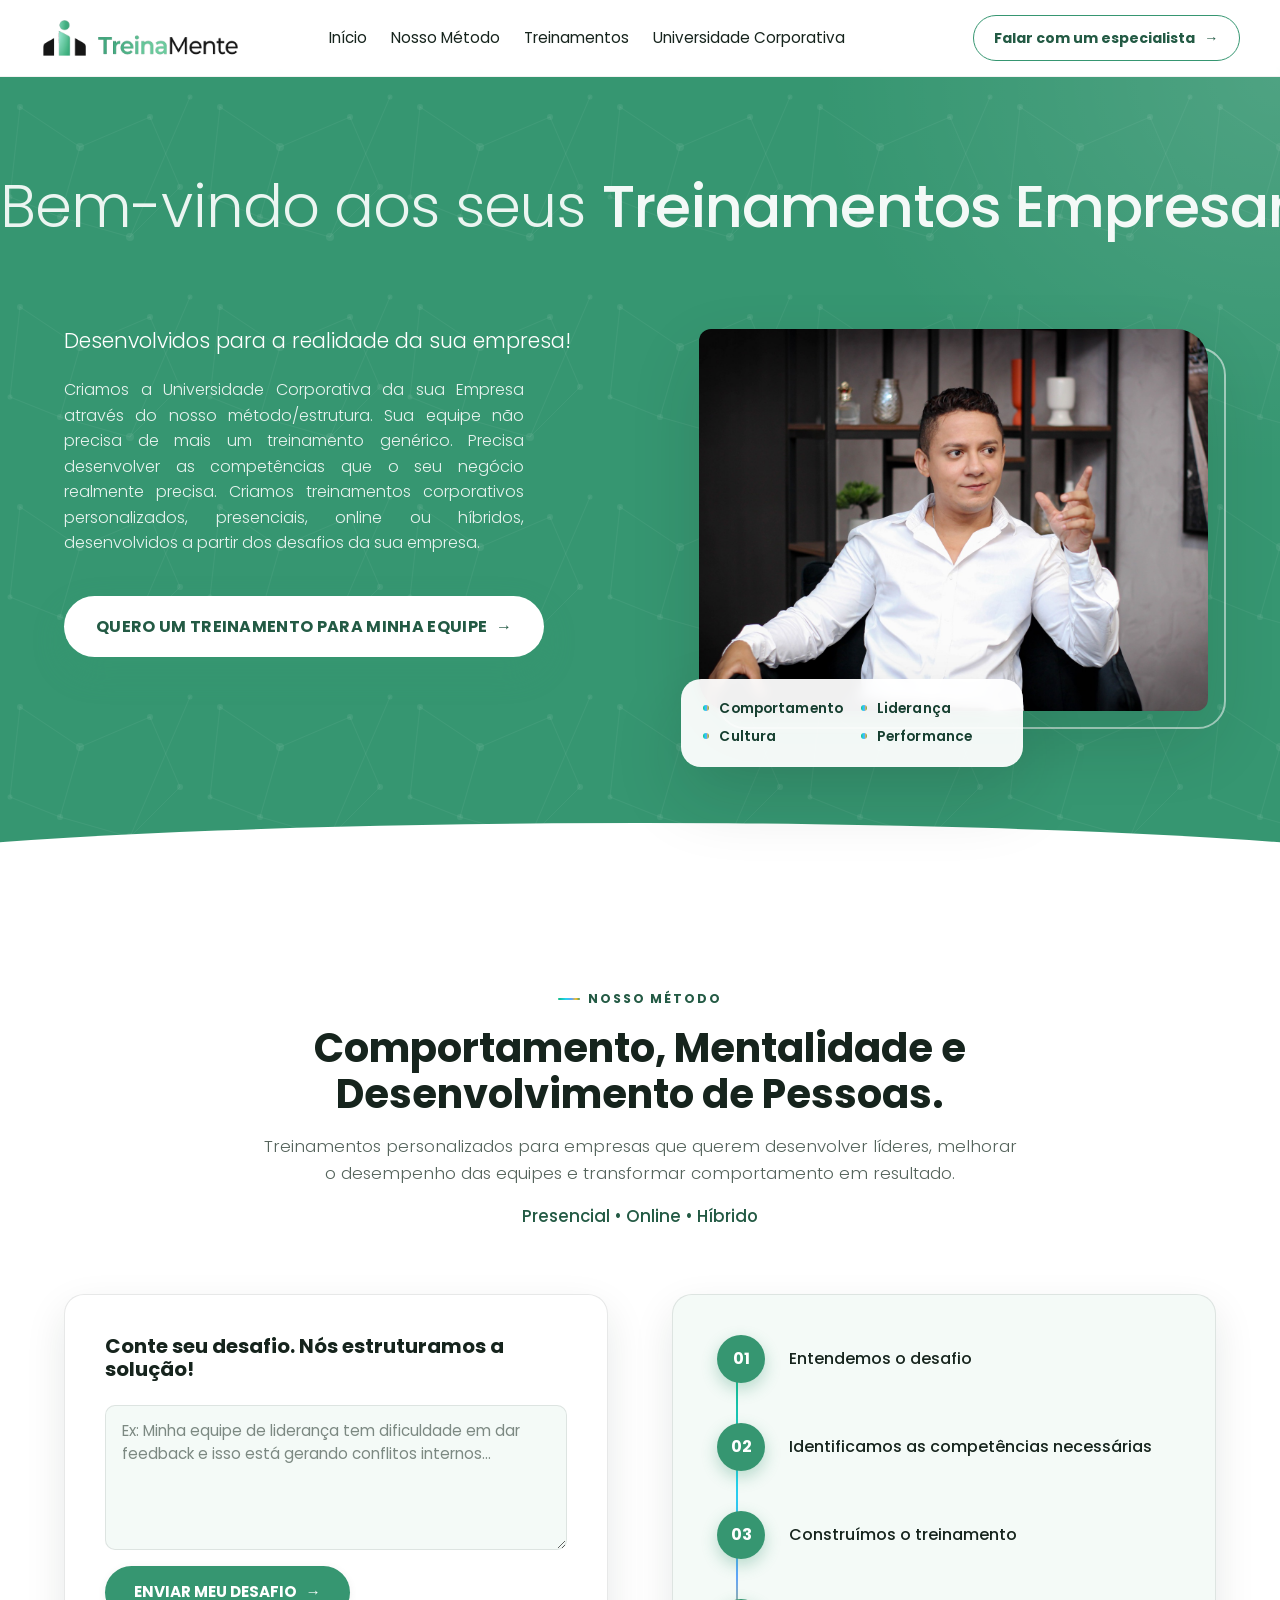
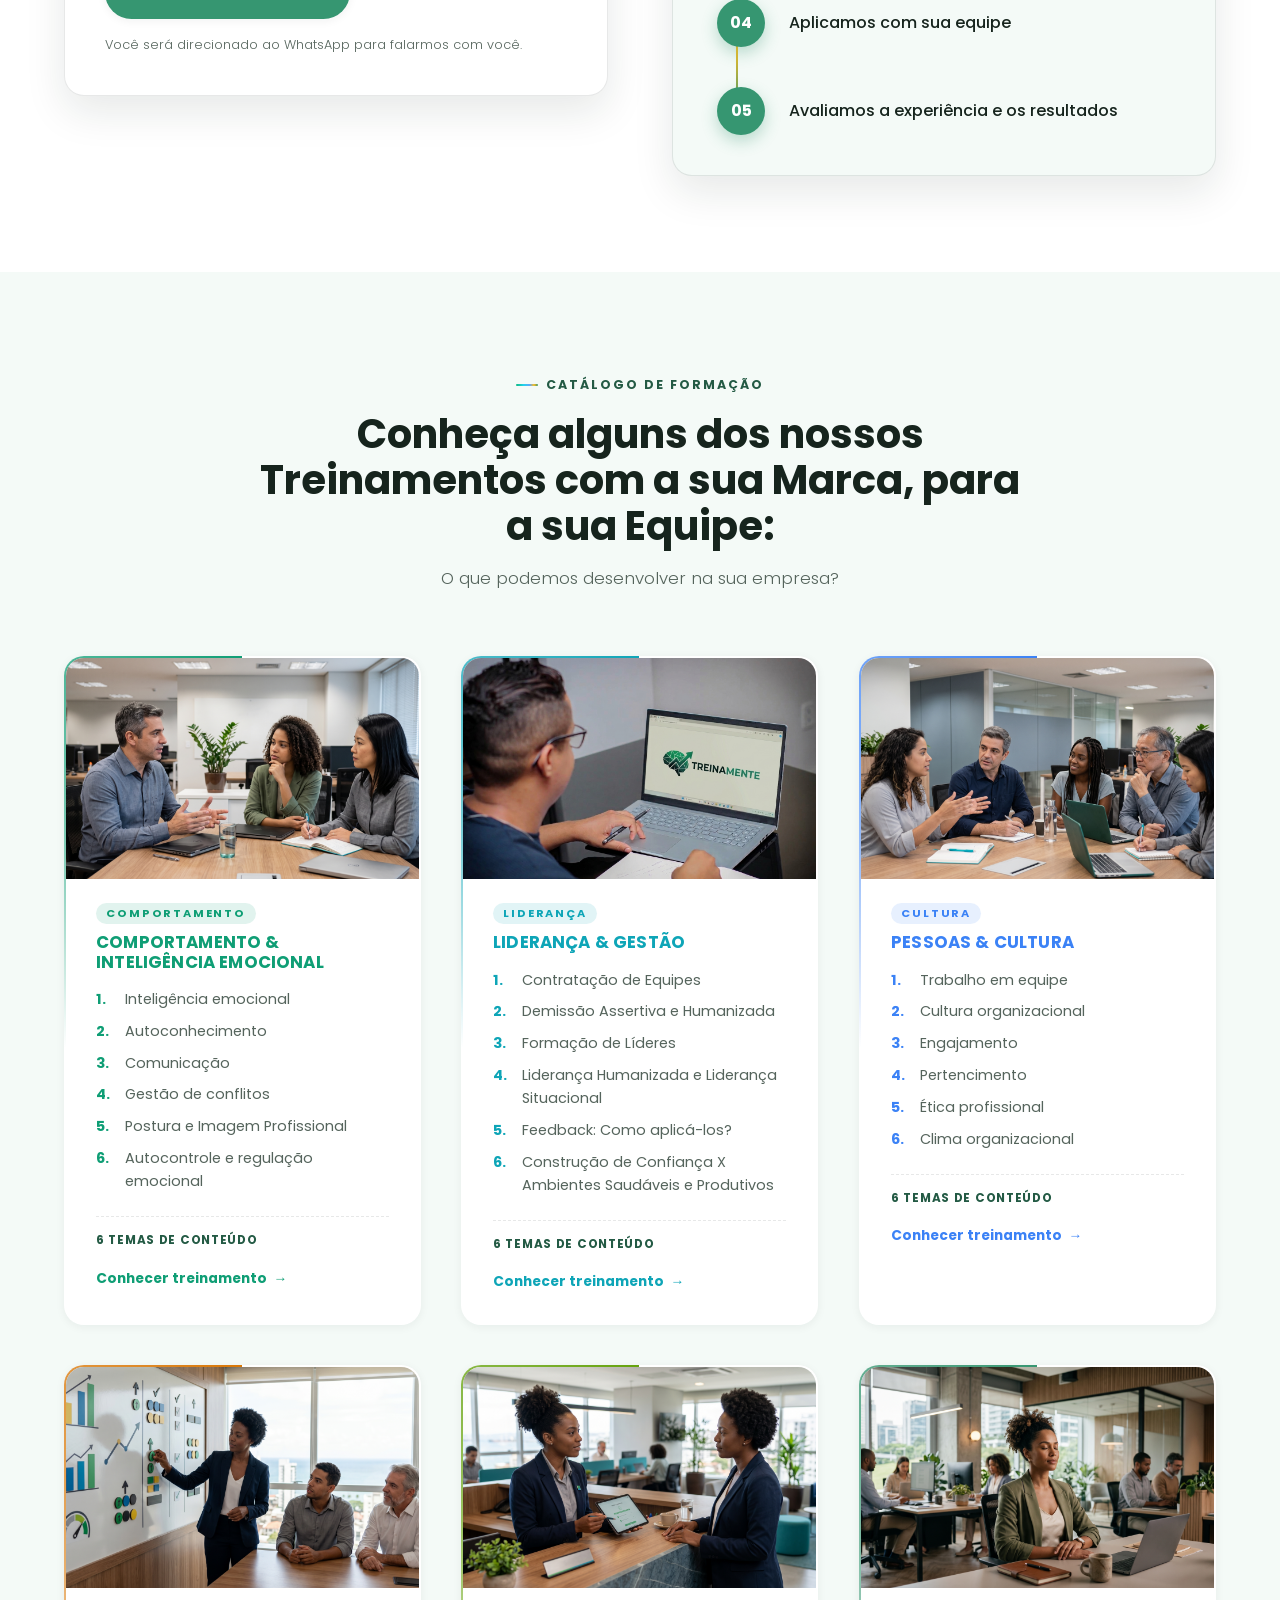
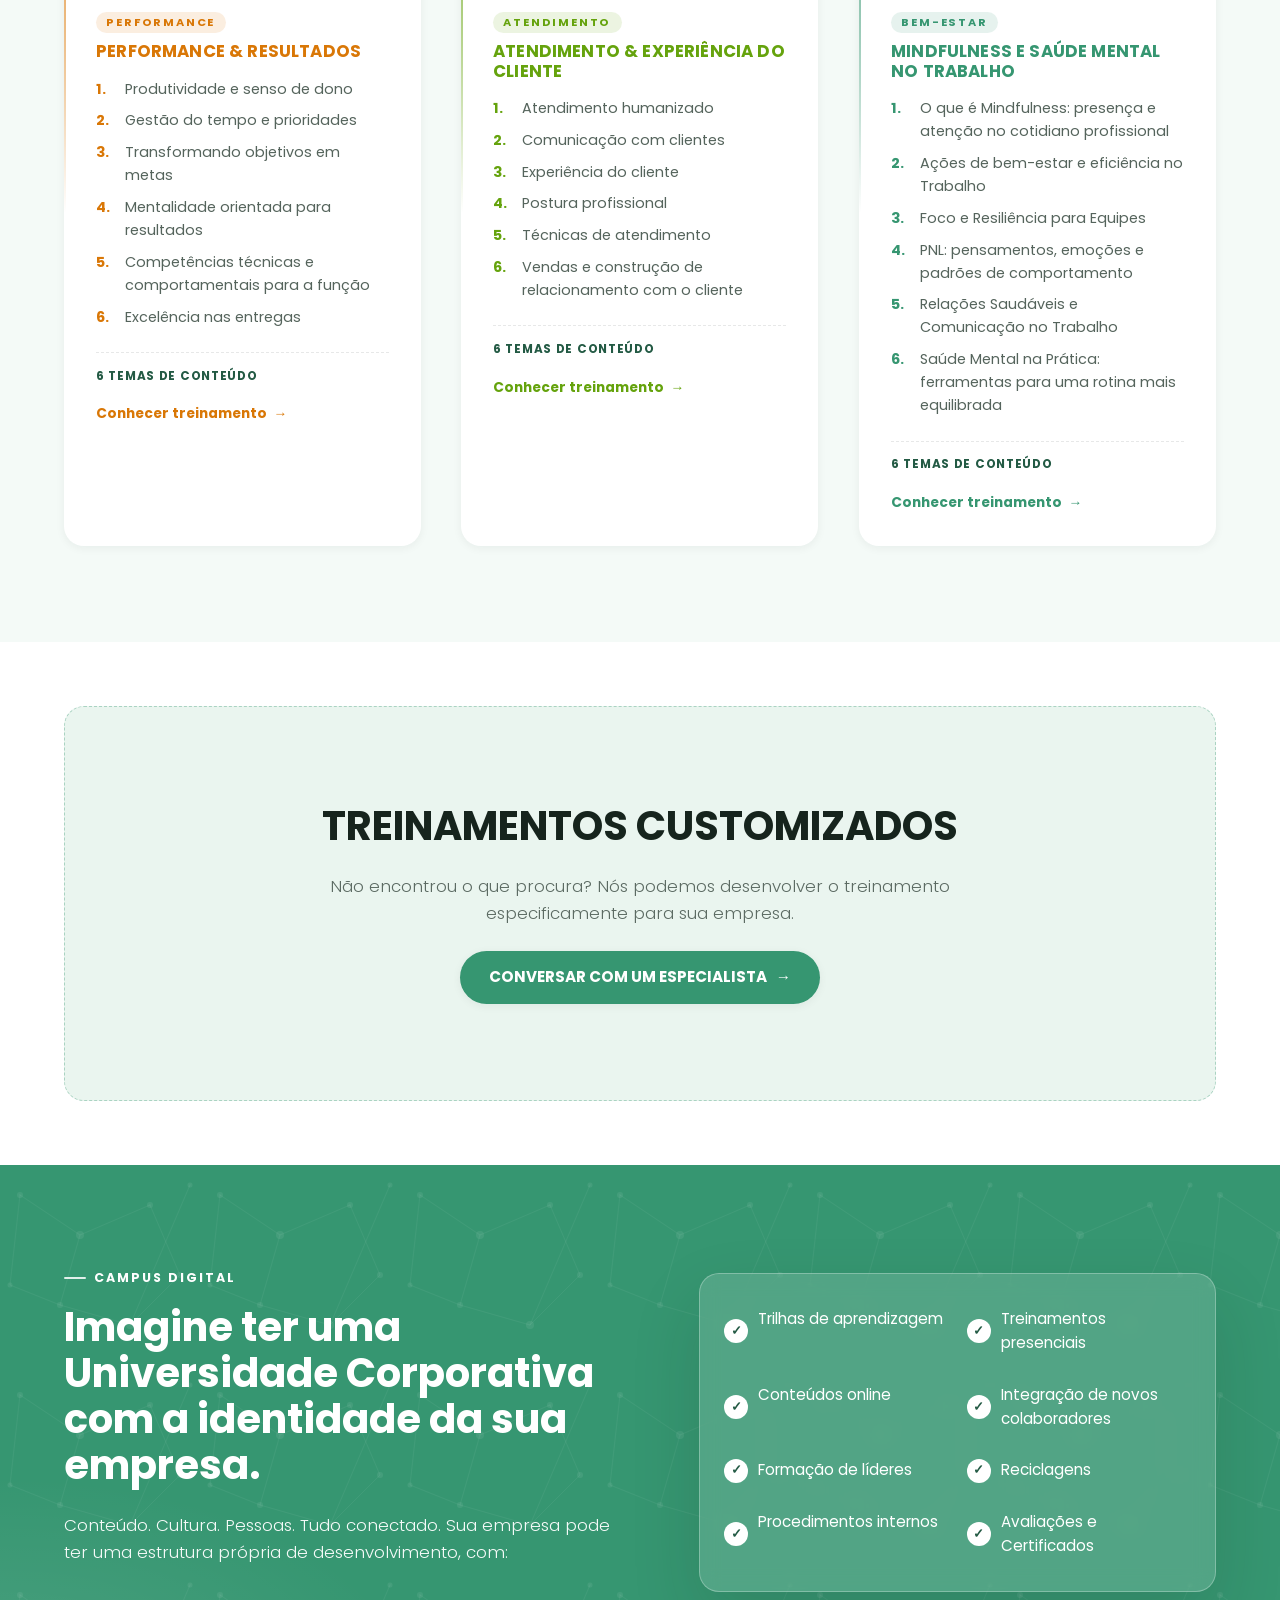
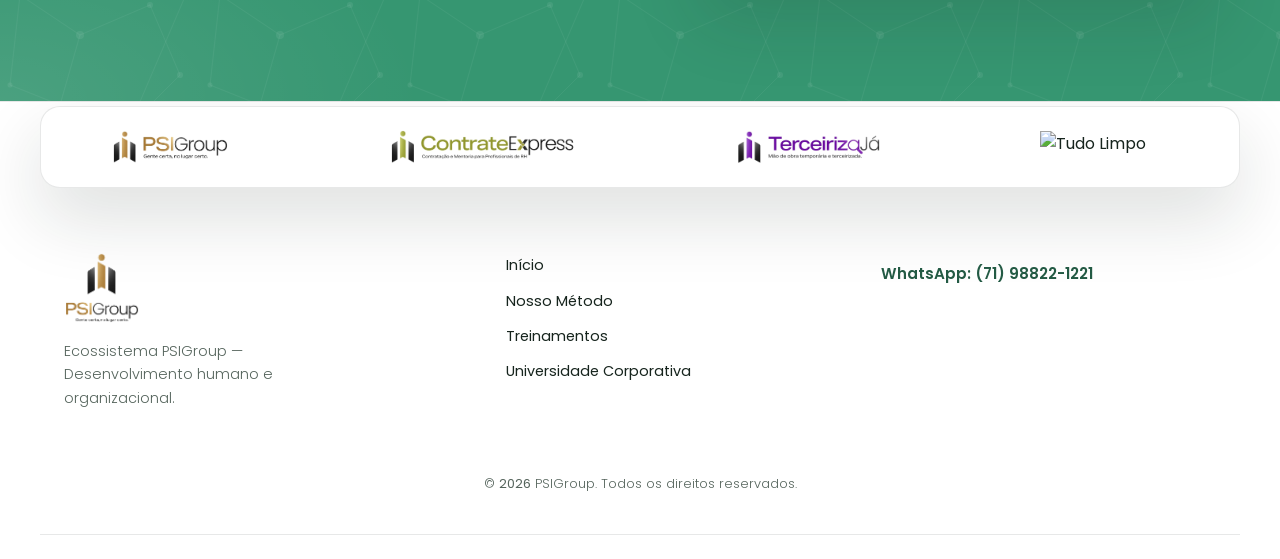
==== commit 5e323eb9: "Ajusta hero da TreinaMente" ====
--- a/TreinaMente/index.html
+++ b/TreinaMente/index.html
@@ -54,11 +54,11 @@
     <section id="hero" class="hero" aria-labelledby="hero-title">
       <div class="hero__container">
 
-        <div class="hero__content" data-reveal style="--i:0">
-          <h1 id="hero-title" class="hero__title font-aktiv">
-            <span class="font-aktiv--bold">TREINAMENTOS</span>
-            <span class="font-aktiv--light">CORPORATIVOS IN COMPANY</span>
-          </h1>
+        <h1 id="hero-title" class="hero__title font-aktiv" data-reveal style="--i:0" aria-label="Bem-vindo aos seus Treinamentos Empresariais.">
+          <span class="hero__typewriter" aria-hidden="true"><span class="hero__typed hero__typed--lead"></span><span class="hero__typed hero__typed--accent"></span><span class="hero__cursor"></span></span>
+        </h1>
+
+        <div class="hero__content" data-reveal style="--i:1">
 
           <h2 class="hero__subtitle font-poppins font-poppins--medium">
             Desenvolvidos para a realidade da sua empresa!
@@ -545,6 +545,90 @@
 
       revealEls.forEach(function (el) { io.observe(el); });
     })();
+
+    // Headline do Hero "Bem-vindo..." com efeito de máquina de escrever —
+    // digita uma única vez, apenas quando o Hero entra no viewport;
+    // respeita prefers-reduced-motion. O texto completo já está no
+    // aria-label do h1 (ver HTML), então este script só cuida da
+    // apresentação visual (aria-hidden).
+    (function () {
+      var section = document.getElementById('hero');
+      var wrap = section && section.querySelector('.hero__typewriter');
+      var leadEl = section && section.querySelector('.hero__typed--lead');
+      var accentEl = section && section.querySelector('.hero__typed--accent');
+      if (!section || !wrap || !leadEl || !accentEl) return;
+
+      var PART_LEAD = 'Bem-vindo aos seus';
+      var PART_ACCENT = 'Treinamentos Empresariais.';
+      var reduceMotion = window.matchMedia('(prefers-reduced-motion: reduce)').matches;
+
+      function showFullTextInstantly() {
+        leadEl.textContent = PART_LEAD;
+        accentEl.textContent = PART_ACCENT;
+        wrap.classList.add('is-done');
+      }
+
+      if (reduceMotion) {
+        showFullTextInstantly();
+        return;
+      }
+
+      // Digita um trecho caractere a caractere, com variação leve de
+      // velocidade (70–100ms) e pausas maiores em espaço/ponto final,
+      // para soar como alguém digitando — não um metrônomo.
+      function typePart(text, el, onDone) {
+        var i = 0;
+        var timerId = null;
+
+        function step() {
+          i += 1;
+          el.textContent = text.slice(0, i);
+          if (i === text.length) {
+            onDone();
+            return;
+          }
+          var currentChar = text[i - 1] || '';
+          var delay = 52 + Math.random() * 18;
+          if (currentChar === ' ') delay += 30;
+          if (currentChar === '.') delay += 150;
+          timerId = window.setTimeout(step, delay);
+        }
+
+        step();
+        return function cancel() {
+          if (timerId) window.clearTimeout(timerId);
+        };
+      }
+
+      var started = false;
+      function startTyping() {
+        if (started) return;
+        started = true;
+        wrap.classList.add('is-typing');
+        window.setTimeout(function () {
+          typePart(PART_LEAD, leadEl, function () {
+            typePart(PART_ACCENT, accentEl, function () {
+              wrap.classList.remove('is-typing');
+              wrap.classList.add('is-done');
+            });
+          });
+        }, 180);
+      }
+
+      if ('IntersectionObserver' in window) {
+        var typeIO = new IntersectionObserver(function (entries) {
+          entries.forEach(function (entry) {
+            if (entry.isIntersecting) {
+              startTyping();
+              typeIO.unobserve(entry.target);
+            }
+          });
+        }, { threshold: 0.4 });
+        typeIO.observe(section);
+      } else {
+        startTyping();
+      }
+    })();
   </script>
 
 </body>
--- a/TreinaMente/styles.css
+++ b/TreinaMente/styles.css
@@ -533,23 +533,78 @@
   gap: var(--space-xl);
 }
 
+.hero__content {
+  grid-column: 1;
+  grid-row: 2;
+  align-self: start;
+}
+
 .hero__title {
-  font-size: clamp(2.3rem, 4.2vw, 3.6rem);
+  grid-column: 1 / -1;
+  grid-row: 1;
+  width: 100vw;
+  margin-left: calc((100% - 100vw) / 2);
+  font-size: clamp(2.1rem, 4.6vw, 3.8rem);
   letter-spacing: -0.015em;
+  text-align: center;
   margin-bottom: var(--space-md);
 }
 
-.hero__title span {
+/* Cabeçalho do Hero com efeito de máquina de escrever — o texto completo
+   ("Bem-vindo aos seus Treinamentos Empresariais.") vive no aria-label do
+   h1 (sempre presente para leitor de tela); a digitação visual é
+   aria-hidden. Dispara apenas quando o Hero entra no viewport
+   (IntersectionObserver, ver script no fim do HTML). */
+.hero__typewriter {
   display: block;
-}
-
-.hero__title .font-aktiv--bold,
-.hero__title .font-aktiv--light {
+  white-space: nowrap;
+}
+
+/* "Bem-vindo aos seus" — texto de apoio, translúcido */
+.hero__typed--lead {
+  color: rgba(255, 255, 255, 0.9);
+  font-weight: 300;
+}
+
+/* "Treinamentos Empresariais." — trecho em destaque: branco sólido.
+   Ganha um leve reforço de opacidade/peso ao terminar de digitar —
+   microinteração sutil, sem brilho. */
+.hero__typed--accent {
+  display: inline-block;
+  margin-left: 0.28em;
   color: #ffffff;
-}
-
-.hero__title .font-aktiv--light {
-  color: rgba(255, 255, 255, 0.72);
+  font-weight: 500;
+  opacity: 0.94;
+  transition: opacity 0.6s ease;
+}
+
+.hero__typewriter.is-done .hero__typed--accent {
+  opacity: 1;
+}
+
+/* Cursor — verde-claro da identidade TreinaMente (o verde-oliva escuro
+   normal do cards ficaria quase invisível sobre o fundo oliva do Hero).
+   Fino e discreto, nunca um bloco piscando estilo terminal. */
+.hero__cursor {
+  display: inline-block;
+  width: 2px;
+  height: 0.8em;
+  margin-left: 3px;
+  background: var(--tm-olive-light);
+  vertical-align: -0.05em;
+  border-radius: 1px;
+  animation: typewriterCursorBlink 0.8s ease-in-out infinite;
+}
+
+@keyframes typewriterCursorBlink {
+  0%, 45% { opacity: 1; }
+  55%, 100% { opacity: 0; }
+}
+
+@media (prefers-reduced-motion: reduce) {
+  .hero__cursor {
+    animation: none;
+  }
 }
 
 .hero__subtitle {
@@ -564,6 +619,8 @@
   font-weight: 300;
   color: rgba(255, 255, 255, 0.88);
   max-width: 46ch;
+  text-align: justify;
+  text-align-last: left;
   margin-bottom: var(--space-lg);
 }
 
@@ -1334,6 +1391,13 @@
     grid-template-columns: 1fr;
   }
 
+  .hero__title,
+  .hero__content,
+  .hero__media {
+    grid-column: 1;
+    grid-row: auto;
+  }
+
   .hero__media {
     order: -1;
     width: 100%;
@@ -1402,6 +1466,13 @@
   /* Hero */
   .hero__title {
     font-size: 2rem;
+    width: auto;
+    margin-left: 0;
+    text-align: left;
+  }
+
+  .hero__typewriter {
+    white-space: normal;
   }
 
   .hero__text {
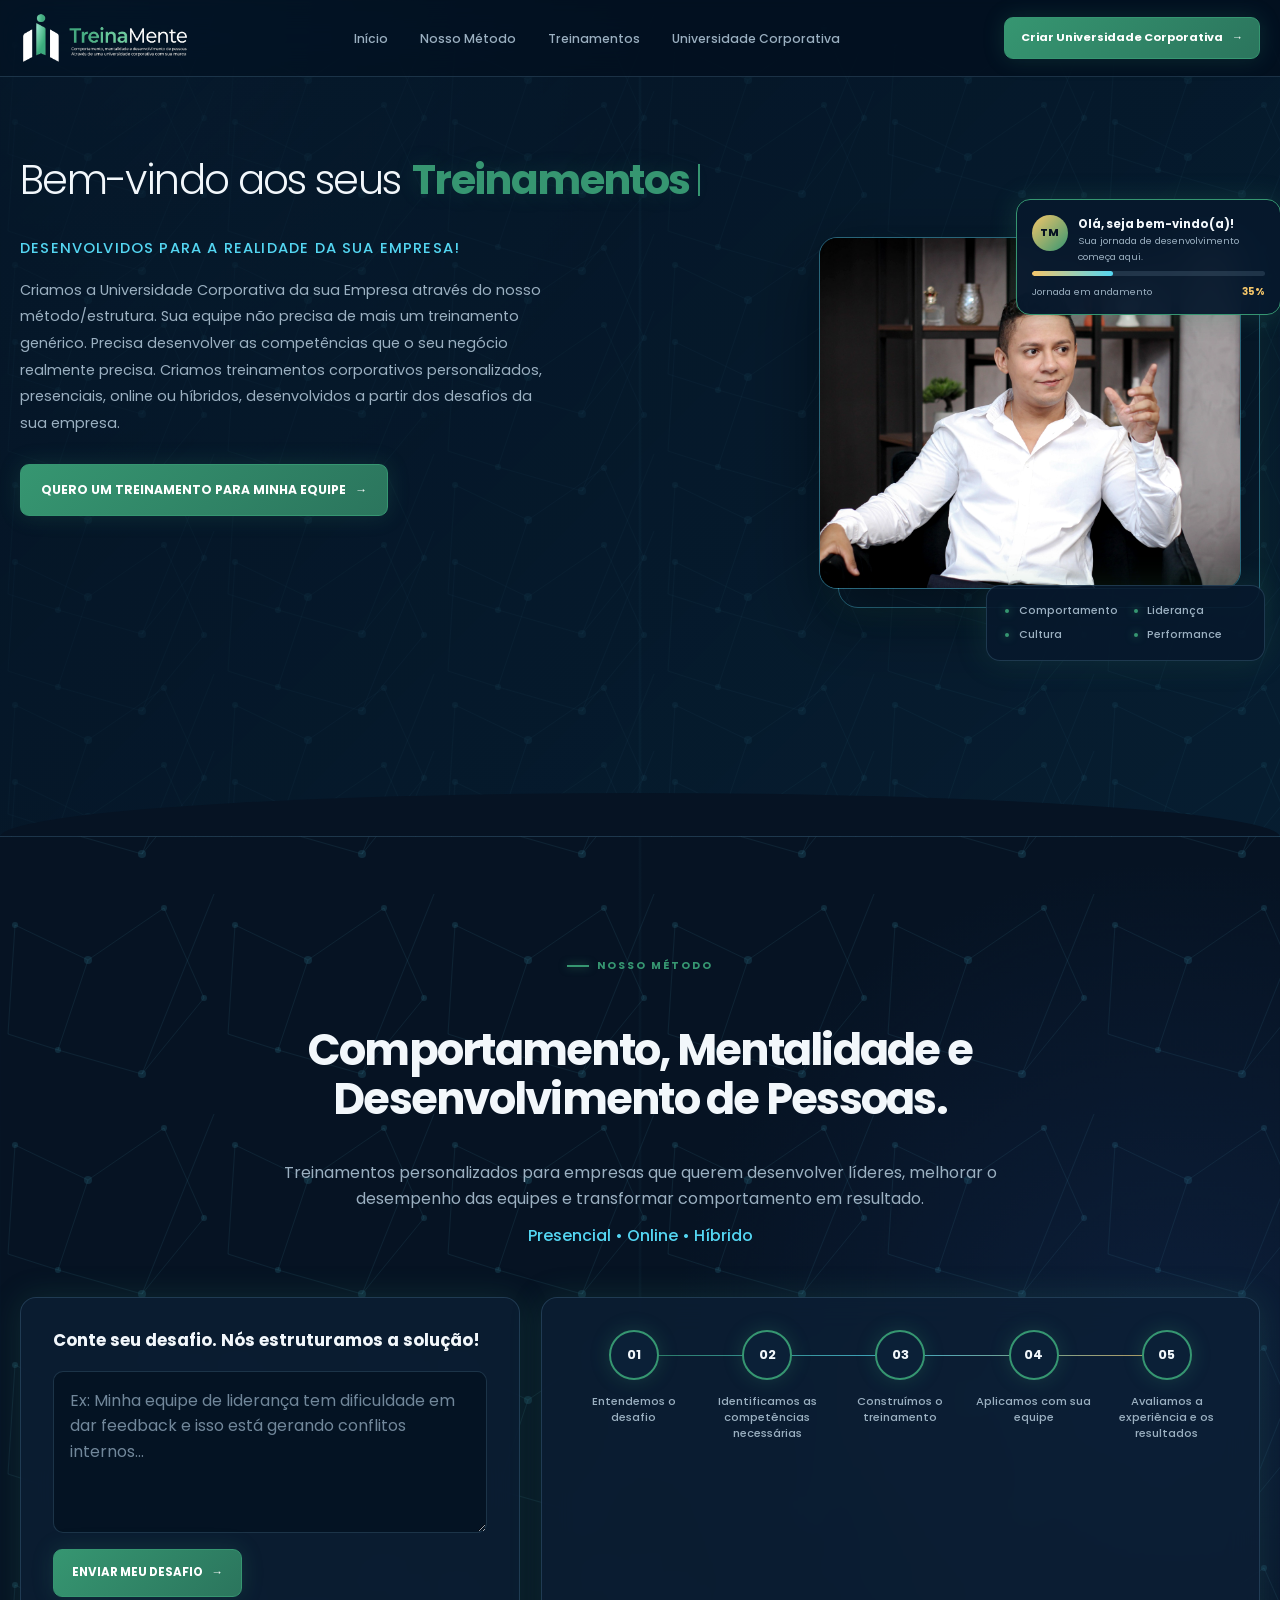
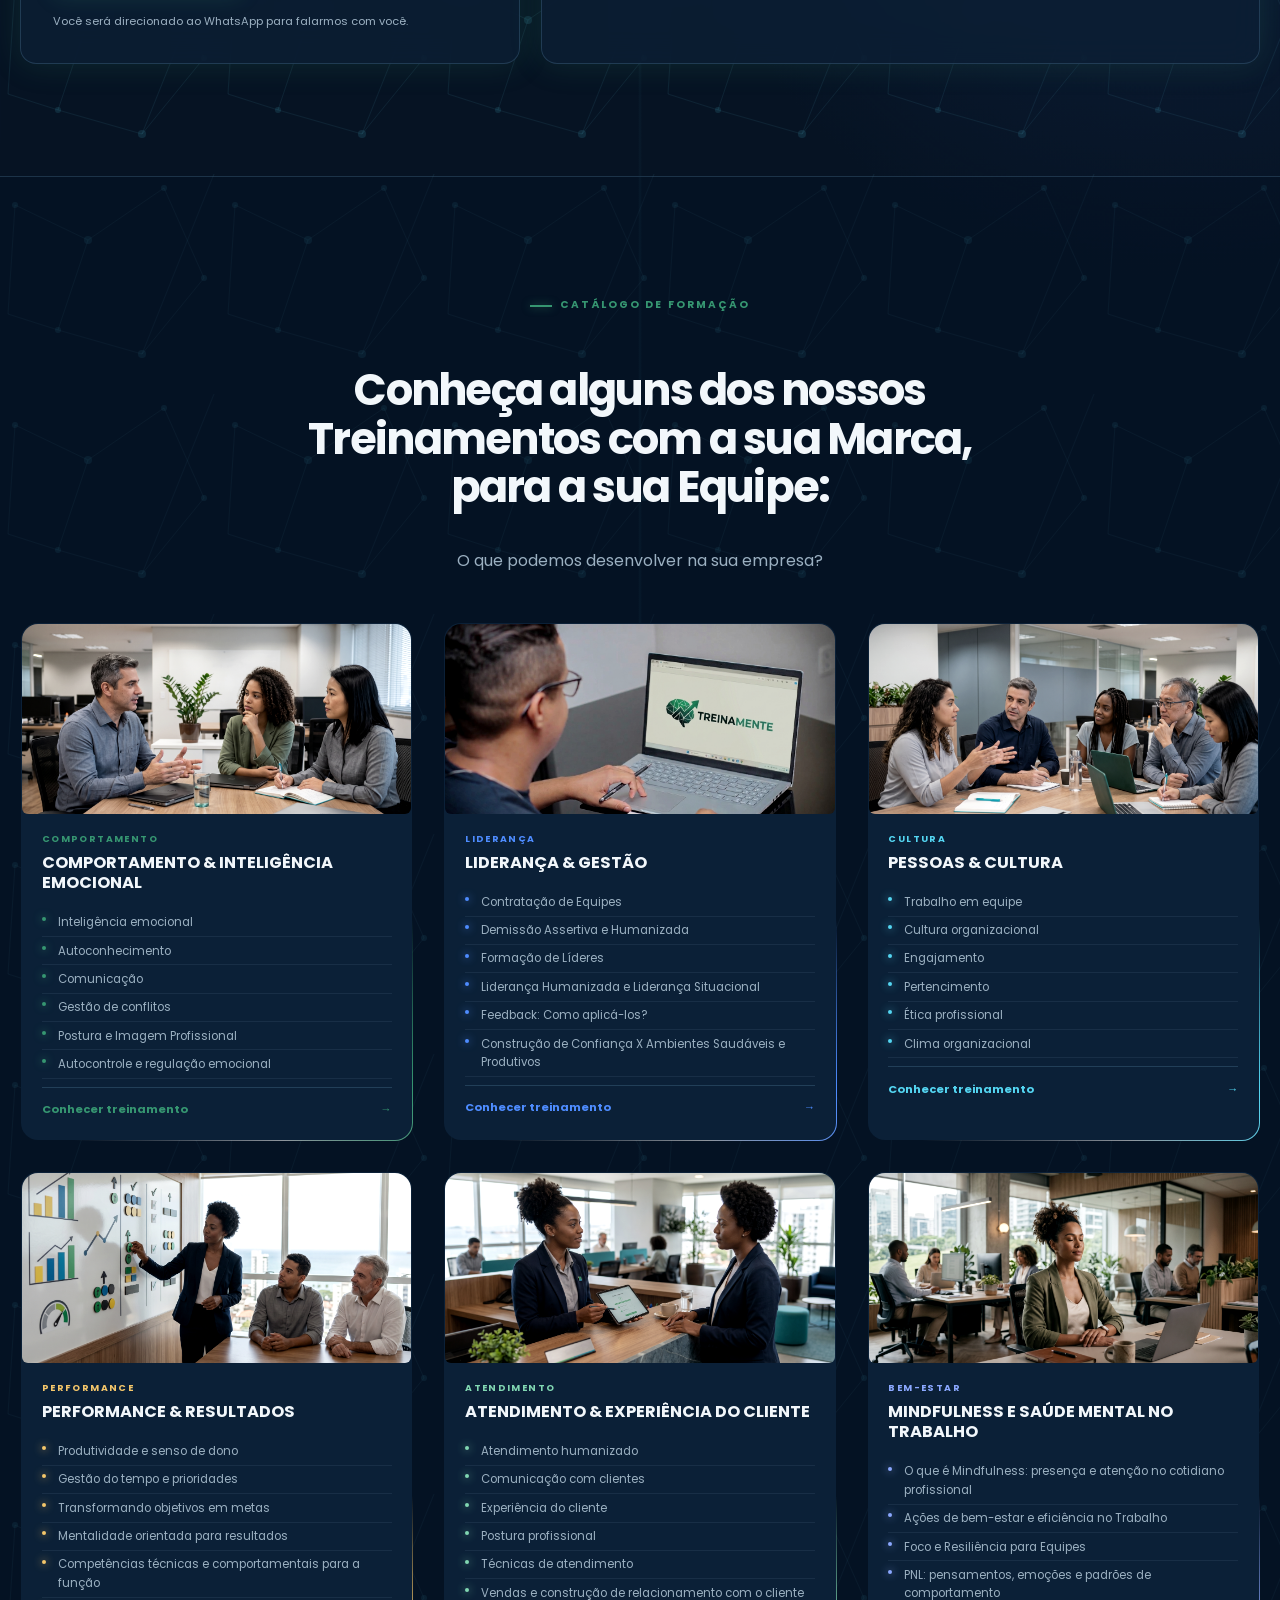
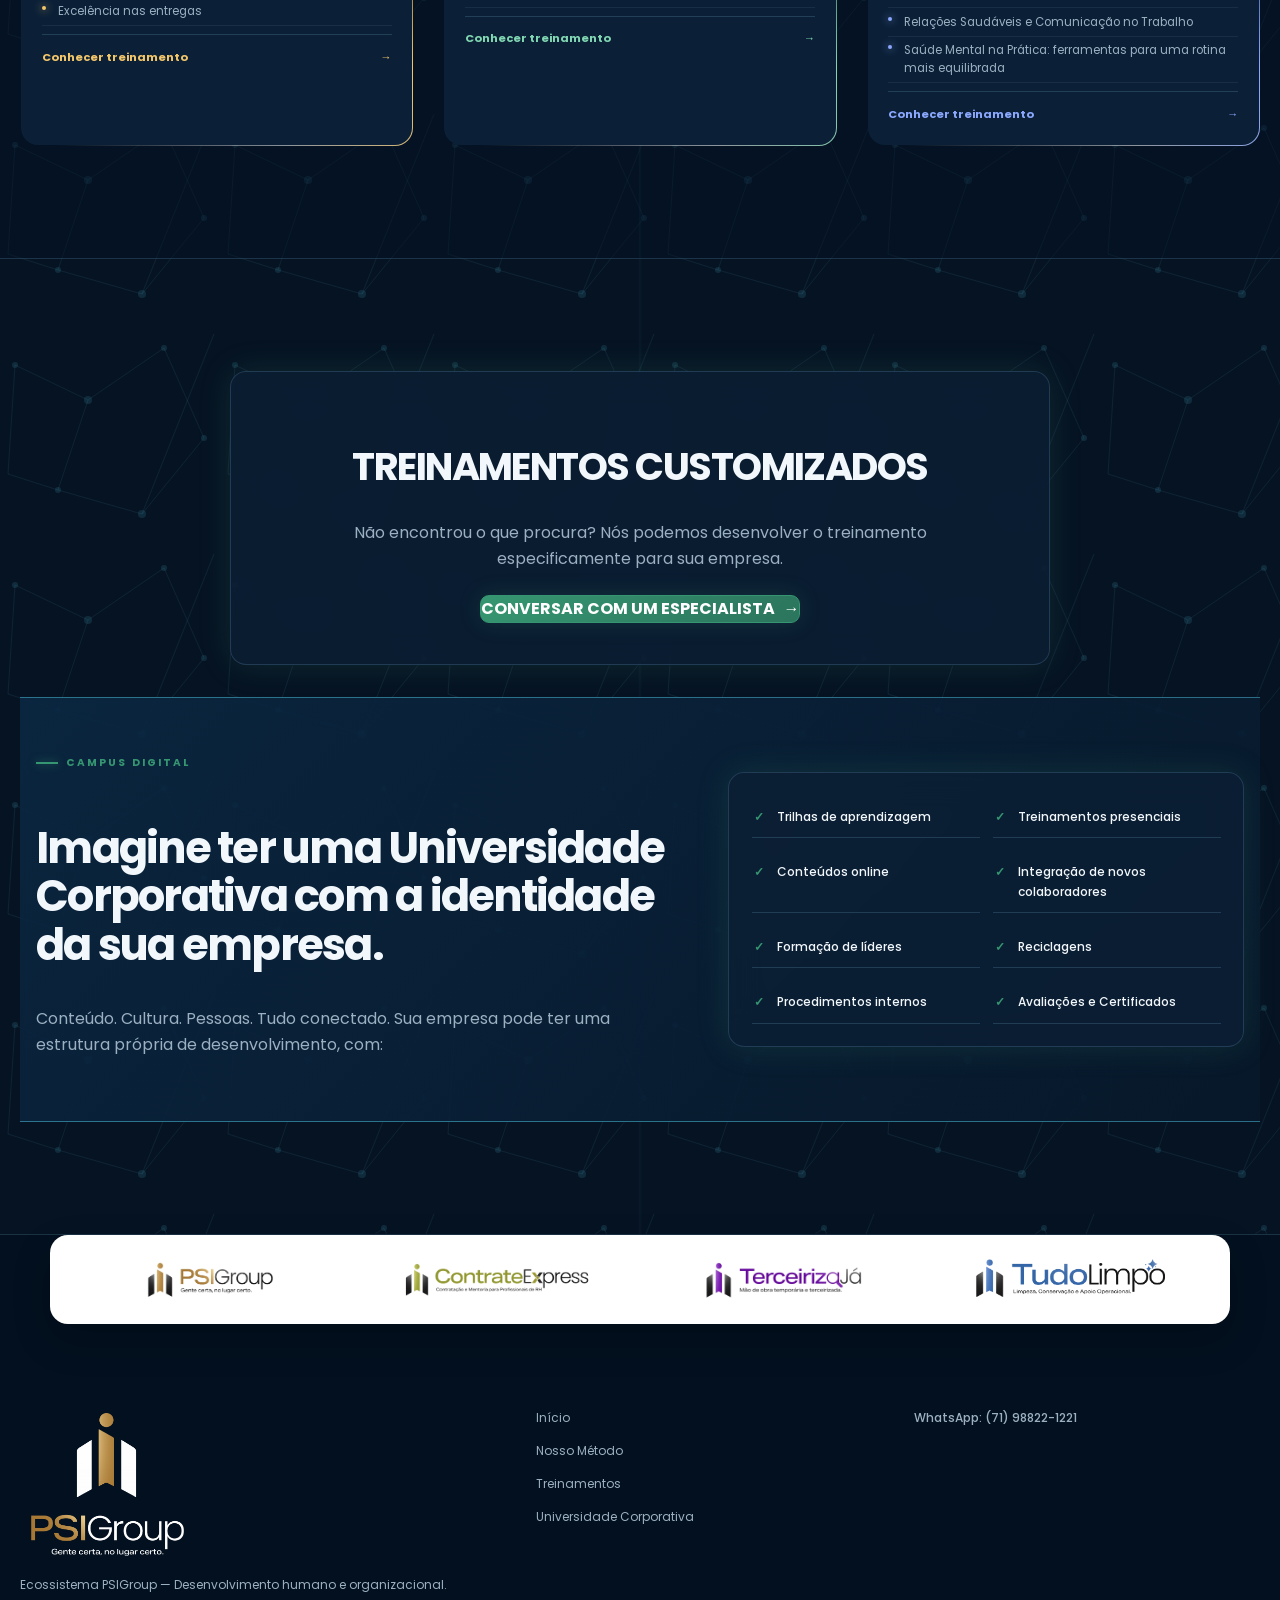
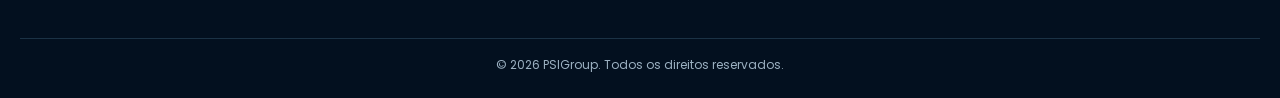
==== commit df7c10ee: "Atualiza redesign e logos da TreinaMente" ====
--- a/TreinaMente/index.html
+++ b/TreinaMente/index.html
@@ -3,10 +3,10 @@
 <head>
   <meta charset="UTF-8">
   <meta name="viewport" content="width=device-width, initial-scale=1.0">
-  <title>Treinamentos Corporativos In Company | PSIGroup</title>
-  <meta name="description" content="Treinamentos corporativos in company e desenvolvimento de Universidades Corporativas personalizados para a realidade da sua empresa.">
-
-  <link rel="stylesheet" href="styles.css">
+  <title>TreinaMente | Universidade Corporativa</title>
+  <meta name="description" content="Uma plataforma de desenvolvimento corporativo para conectar pessoas, cultura e resultados.">
+
+  <link rel="stylesheet" href="styles.css?v=20260922-dashboard">
 </head>
 <body>
 
@@ -17,7 +17,7 @@
     <div class="header__container">
 
       <a class="header__logo-link" href="#hero" aria-label="TreinaMente - Página inicial">
-        <img class="header__logo" src="assets/img/logo-treinamente-header.png" alt="TreinaMente - Desenvolvimento de Pessoas">
+        <img class="header__logo" src="assets/img/logo-treinamente-transparent-light.png" alt="TreinaMente - Desenvolvimento de Pessoas">
       </a>
 
       <nav class="header__nav" role="navigation" aria-label="Navegação principal">
@@ -40,7 +40,7 @@
         target="_blank"
         rel="noopener noreferrer"
       >
-        Falar com um especialista
+        Criar Universidade Corporativa
       </a>
 
     </div>
@@ -86,6 +86,16 @@
           <div class="hero__media-frame">
             <img class="hero__img" src="assets/img/hero.jpeg" alt="Equipe em treinamento corporativo in company">
           </div>
+
+          <aside class="hero__welcome-panel" aria-label="Resumo da jornada de aprendizagem">
+            <div class="hero__welcome-avatar">TM</div>
+            <div>
+              <strong>Olá, seja bem-vindo(a)!</strong>
+              <span>Sua jornada de desenvolvimento começa aqui.</span>
+            </div>
+            <div class="hero__welcome-progress"><span></span></div>
+            <small>Jornada em andamento <b>35%</b></small>
+          </aside>
 
           <ul class="hero__journey font-poppins font-poppins--medium" aria-label="Áreas de conhecimento da Universidade Corporativa TreinaMente">
             <li style="--i:0">Comportamento</li>
@@ -411,13 +421,13 @@
       <img src="assets/img/psi-group.png" alt="PSI Group">
       <img src="assets/img/contrate-express.png" alt="Contrate Express">
       <img src="assets/img/terceiriza-jo.png" alt="Terceiriza JO">
-      <img class="footer__partner-bar-logo--tudolimpo" src="assets/img/Tudolimpo.png" alt="Tudo Limpo">
+      <img class="footer__partner-bar-logo--tudolimpo" src="assets/img/tudolimpo-nova.png" alt="Tudo Limpo">
     </div>
 
     <div class="footer__container">
 
       <div class="footer__brand">
-        <img class="footer__logo" src="assets/img/logo-psigroup-full.png" alt="PSIGroup — Gente certa, no lugar certo.">
+        <img class="footer__logo" src="assets/img/logo-psigroup-white.png" alt="PSIGroup — Gente certa, no lugar certo.">
         <p class="footer__tagline font-poppins font-poppins--regular">
           Ecossistema PSIGroup — Desenvolvimento humano e organizacional.
         </p>
--- a/TreinaMente/styles.css
+++ b/TreinaMente/styles.css
@@ -1,1593 +1,258 @@
-/* ================================================================
-   TreinaMente | PSIGroup — Landing Page
-   styles.css
-
-   Sistema visual "Jornada de Desenvolvimento": branco como base
-   dominante, verde oliva como cor institucional protagonista, e a
-   linha neon dos cards reaproveitada como assinatura de trilha de
-   aprendizagem (hero, Nosso Método, cards e Universidade Corporativa).
-   ================================================================ */
-
-/* ----------------------------------------------------------------
-   0. GOOGLE FONTS (Poppins)
-   ---------------------------------------------------------------- */
 @import url('https://fonts.googleapis.com/css2?family=Poppins:wght@300;400;500;600;700;800&display=swap');
 
-/* ----------------------------------------------------------------
-   1. DESIGN TOKENS
-   ---------------------------------------------------------------- */
 :root {
-  /* Cores institucionais — verde oliva protagonista sobre base branca */
-  --tm-olive: #369671;
-  --tm-olive-dark: #235a44;   /* uso em texto/links sobre branco — contraste AA */
-  --tm-olive-deep: #163f30;   /* headings de maior peso, hover profundo */
-  --tm-olive-light: #7fc9a8;  /* estados de interação, ícones sutis */
-  --tm-olive-tint: #eaf5ef;   /* fundo suave para separação de seções */
-  --tm-olive-tint-2: #f4faf7;
-
-  --tm-white: #ffffff;
-  --tm-text: #16241d;         /* texto principal — grafite esverdeado, nunca preto puro */
-  --tm-muted: #55645c;        /* texto secundário */
-  --tm-line: rgba(22, 36, 29, 0.1);
-  --tm-line-soft: rgba(22, 36, 29, 0.06);
-
-  /* Linha neon — assinatura de trilha (reaproveitada dos cards) */
-  --tm-neon-1: #10b981;
-  --tm-neon-2: #22d3ee;
-  --tm-neon-3: #60a5fa;
-  --tm-neon-4: #fbbf24;
-  --tm-neon-5: #a3e635;
-  --tm-neon-gradient: linear-gradient(180deg, var(--tm-neon-1), var(--tm-neon-2) 35%, var(--tm-neon-3) 62%, var(--tm-neon-4) 82%, var(--tm-olive) 100%);
-  --tm-neon-gradient-h: linear-gradient(90deg, var(--tm-neon-1), var(--tm-neon-2) 35%, var(--tm-neon-3) 62%, var(--tm-neon-4) 82%, var(--tm-olive) 100%);
-
-  /* Compat — nomes antigos usados no HTML/legado, redirecionados para os novos tokens */
-  --color-primary: var(--tm-olive);
-  --color-primary-dark: var(--tm-olive-dark);
-  --color-primary-light: rgba(54, 150, 113, 0.22);
-  --color-secondary: var(--tm-white);
-  --color-text: var(--tm-text);
-  --color-text-secondary: var(--tm-muted);
-  --color-text-on-primary: #ffffff;
-  --color-bg: var(--tm-white);
-  --color-bg-alt: var(--tm-olive-tint-2);
-  --color-bg-footer: var(--tm-olive-tint-2);
-  --color-border: var(--tm-line);
-  --color-card-bg: var(--tm-white);
-  --color-card-solid: var(--tm-white);
-  --color-input-bg: var(--tm-white);
-
-  /* Tipografia — fonte única do projeto: Poppins */
+  --primary-color: #369671;
+  --background: #061323;
+  --background-deep: #03101f;
+  --surface: rgba(12, 31, 53, 0.78);
+  --surface-solid: #0b2037;
+  --surface-soft: rgba(20, 48, 76, 0.58);
+  --border: rgba(126, 184, 219, 0.2);
+  --border-bright: rgba(84, 214, 242, 0.45);
+  --text: #f2f7fb;
+  --text-muted: #9bb0c1;
+  --accent-green: #369671;
+  --accent-blue: #4e8cff;
+  --accent-cyan: #54d6f2;
+  --accent-gold: #f4c66a;
+  --glow: 0 0 32px rgba(54, 150, 113, 0.18);
+  --gold-glow: 0 0 28px rgba(244, 198, 106, 0.18);
+  --container-width: 1240px;
+  --radius: 16px;
   --font-primary: 'Poppins', sans-serif;
-
-  /* Espaçamentos */
-  --space-xs: 0.5rem;
-  --space-sm: 1rem;
-  --space-md: 1.5rem;
-  --space-lg: 2.5rem;
-  --space-xl: 4rem;
-  --space-2xl: 6rem;
-
-  /* Layout */
-  --container-width: 1200px;
-  --radius: 10px;
-  --radius-lg: 20px;
-
-  /* Efeitos */
-  --shadow-sm: 0 2px 10px rgba(22, 36, 29, 0.06);
-  --shadow-md: 0 16px 40px rgba(22, 36, 29, 0.1);
-  --shadow-lg: 0 30px 70px rgba(22, 36, 29, 0.14);
-  --shadow-primary: 0 14px 32px rgba(54, 150, 113, 0.28);
-  --transition: 0.3s ease;
-  --transition-slow: 0.6s cubic-bezier(.22, .61, .36, 1);
-
-  /*
-    Textura de fundo — "Mente + Tecnologia" (nós/redes neurais conectados)
-    SVG fonte (200x200, tileable), antes da URL-encode:
-
-    <svg xmlns="http://www.w3.org/2000/svg" width="200" height="200" viewBox="0 0 200 200">
-      <g fill="none" stroke="COR" stroke-width="1" stroke-linecap="round" stroke-opacity="OPACIDADE_LINHA">
-        <path d="M20 30L80 70L150 40M80 70L60 140L130 160L180 110L150 40M20 30L10 120L60 140M130 160L190 20"/>
-      </g>
-      <g fill="COR" fill-opacity="OPACIDADE_NO">
-        <circle cx="20" cy="30" r="3"/>
-        <circle cx="80" cy="70" r="4"/>
-        <circle cx="150" cy="40" r="3"/>
-        <circle cx="60" cy="140" r="3"/>
-        <circle cx="130" cy="160" r="4"/>
-        <circle cx="180" cy="110" r="3"/>
-        <circle cx="10" cy="120" r="2.5"/>
-        <circle cx="190" cy="20" r="2.5"/>
-      </g>
-    </svg>
-
-    Variante Hero/blocos verdes: linhas brancas 0.05 / nós brancos 0.07 (marca d'água sobre o verde oliva).
-    Variante seções claras: linhas em verde oliva 0.05 / nós 0.07 (quebra o "chapado" do branco, sutil).
-  */
-  --pattern-size: 200px;
-  --pattern-hero: url("data:image/svg+xml,%3Csvg xmlns='http://www.w3.org/2000/svg' width='200' height='200' viewBox='0 0 200 200'%3E%3Cg fill='none' stroke='%23ffffff' stroke-width='1' stroke-linecap='round' stroke-opacity='0.05'%3E%3Cpath d='M20 30L80 70L150 40M80 70L60 140L130 160L180 110L150 40M20 30L10 120L60 140M130 160L190 20'/%3E%3C/g%3E%3Cg fill='%23ffffff' fill-opacity='0.07'%3E%3Ccircle cx='20' cy='30' r='3'/%3E%3Ccircle cx='80' cy='70' r='4'/%3E%3Ccircle cx='150' cy='40' r='3'/%3E%3Ccircle cx='60' cy='140' r='3'/%3E%3Ccircle cx='130' cy='160' r='4'/%3E%3Ccircle cx='180' cy='110' r='3'/%3E%3Ccircle cx='10' cy='120' r='2.5'/%3E%3Ccircle cx='190' cy='20' r='2.5'/%3E%3C/g%3E%3C/svg%3E");
-  --pattern-dark: url("data:image/svg+xml,%3Csvg xmlns='http://www.w3.org/2000/svg' width='200' height='200' viewBox='0 0 200 200'%3E%3Cg fill='none' stroke='%23369671' stroke-width='1' stroke-linecap='round' stroke-opacity='0.05'%3E%3Cpath d='M20 30L80 70L150 40M80 70L60 140L130 160L180 110L150 40M20 30L10 120L60 140M130 160L190 20'/%3E%3C/g%3E%3Cg fill='%23369671' fill-opacity='0.07'%3E%3Ccircle cx='20' cy='30' r='3'/%3E%3Ccircle cx='80' cy='70' r='4'/%3E%3Ccircle cx='150' cy='40' r='3'/%3E%3Ccircle cx='60' cy='140' r='3'/%3E%3Ccircle cx='130' cy='160' r='4'/%3E%3Ccircle cx='180' cy='110' r='3'/%3E%3Ccircle cx='10' cy='120' r='2.5'/%3E%3Ccircle cx='190' cy='20' r='2.5'/%3E%3C/g%3E%3C/svg%3E");
-}
-
-/* ----------------------------------------------------------------
-   2. RESET E BASE
-   ---------------------------------------------------------------- */
-*,
-*::before,
-*::after {
+  --pattern-size: 220px;
+  --pattern: url("data:image/svg+xml,%3Csvg xmlns='http://www.w3.org/2000/svg' width='220' height='220' viewBox='0 0 220 220'%3E%3Cg fill='none' stroke='%2354d6f2' stroke-width='1' stroke-opacity='.08'%3E%3Cpath d='M15 45L88 80L164 28M88 80L58 170L142 194L204 118L164 28M15 45L8 154L58 170M142 194L214 14'/%3E%3C/g%3E%3Cg fill='%2354d6f2' fill-opacity='.12'%3E%3Ccircle cx='15' cy='45' r='3'/%3E%3Ccircle cx='88' cy='80' r='4'/%3E%3Ccircle cx='164' cy='28' r='3'/%3E%3Ccircle cx='58' cy='170' r='3'/%3E%3Ccircle cx='142' cy='194' r='4'/%3E%3Ccircle cx='204' cy='118' r='3'/%3E%3C/g%3E%3C/svg%3E");
+}
+
+*, *::before, *::after { box-sizing: border-box; }
+html { scroll-behavior: smooth; background: var(--background); }
+body {
+  min-width: 320px;
   margin: 0;
-  padding: 0;
-  box-sizing: border-box;
-}
-
-html {
-  scroll-behavior: smooth;
-}
-
-body {
-  min-height: 100vh;
-  background-color: var(--tm-white);
-  background-image: var(--pattern-dark);
-  background-repeat: repeat;
-  background-size: var(--pattern-size) var(--pattern-size);
-  color: var(--tm-text);
+  overflow-x: hidden;
+  background:
+    radial-gradient(circle at 8% 0%, rgba(29, 100, 142, 0.25), transparent 34rem),
+    radial-gradient(circle at 92% 28%, rgba(39, 77, 150, 0.2), transparent 32rem),
+    var(--pattern), var(--background);
+  background-size: auto, auto, var(--pattern-size) var(--pattern-size), auto;
+  color: var(--text);
   font-family: var(--font-primary);
-  font-weight: 400;
   line-height: 1.6;
   -webkit-font-smoothing: antialiased;
-  -moz-osx-font-smoothing: grayscale;
-  overflow-x: hidden;
-}
-
-img {
-  display: block;
-  max-width: 100%;
-  height: auto;
-}
-
-a {
-  color: inherit;
-  text-decoration: none;
-}
-
-ul,
-ol {
-  list-style: none;
-}
-
-button,
-textarea,
-input {
-  font: inherit;
-  color: inherit;
-}
-
-button {
-  cursor: pointer;
-  border: none;
-  background: none;
-}
-
-p,
-span,
-li {
-  font-weight: 400;
-}
-
-h1, h2, h3, h4, h5, h6 {
-  font-family: var(--font-primary);
-  line-height: 1.15;
-  font-weight: 700;
-}
-
-:focus-visible {
-  outline: 2px solid var(--tm-olive);
-  outline-offset: 3px;
-  border-radius: 4px;
-}
-
-.sr-only {
-  position: absolute;
-  width: 1px;
-  height: 1px;
-  padding: 0;
-  margin: -1px;
-  overflow: hidden;
-  clip: rect(0, 0, 0, 0);
-  white-space: nowrap;
-  border: 0;
-}
-
-/* ----------------------------------------------------------------
-   3. CLASSES UTILITÁRIAS DE TIPOGRAFIA
-   ---------------------------------------------------------------- */
-/* .font-aktiv* mantidas por compatibilidade com o HTML — agora apontam para Poppins */
-.font-aktiv,
-.font-poppins {
-  font-family: var(--font-primary);
-}
-
-.font-aktiv--bold,
-.font-poppins--bold {
-  font-weight: 700;
-}
-.font-aktiv--light {
-  /* Sempre usada dentro de títulos (h1/h2/h3) — título é sempre Bold, nunca Light */
-  font-weight: 700;
-}
-
-.font-poppins--regular {
-  font-weight: 400;
-}
-.font-poppins--medium {
-  font-weight: 500;
-}
-.font-poppins--light {
-  font-weight: 300;
-}
-
-/* Container padrão reutilizável */
+}
+img { display: block; max-width: 100%; height: auto; }
+a { color: inherit; text-decoration: none; }
+ul, ol { list-style: none; margin: 0; padding: 0; }
+button, textarea, input { color: inherit; font: inherit; }
+button { cursor: pointer; border: 0; background: none; }
+:focus-visible { outline: 2px solid var(--accent-cyan); outline-offset: 4px; }
+.sr-only { position: absolute; width: 1px; height: 1px; padding: 0; margin: -1px; overflow: hidden; clip: rect(0, 0, 0, 0); white-space: nowrap; border: 0; }
+
+.font-aktiv, .font-poppins { font-family: var(--font-primary); }
+.font-aktiv--bold, .font-poppins--bold { font-weight: 700; }
+.font-poppins--medium { font-weight: 500; }
+.font-poppins--regular { font-weight: 400; }
+.font-poppins--light { font-weight: 300; }
+
 .header__container,
 .hero__container,
 .desafio__container,
 .treinamentos__container,
 .universidade__container,
 .footer__container {
-  width: 100%;
-  max-width: var(--container-width);
+  width: min(100% - 2rem, var(--container-width));
   margin: 0 auto;
-  padding: 0 var(--space-md);
-}
-
-/* Eyebrow — rótulo curto em versalete, usado como assinatura editorial
-   acima de títulos de seção (jornada / hierarquia tipográfica) */
-.eyebrow {
-  display: inline-flex;
-  align-items: center;
-  gap: 0.5rem;
-  font-size: 0.78rem;
-  font-weight: 700;
-  letter-spacing: 0.16em;
-  text-transform: uppercase;
-  color: var(--tm-olive-dark);
-  margin-bottom: var(--space-sm);
-}
-
-.eyebrow::before {
-  content: '';
-  width: 22px;
-  height: 2px;
-  border-radius: 2px;
-  background: var(--tm-neon-gradient-h);
-}
-
-/* ----------------------------------------------------------------
-   3.1 BOTÕES — componentes premium com microinteração
-   ---------------------------------------------------------------- */
-.header__cta,
-.hero__cta,
-.desafio__submit,
-.universidade__cta {
+}
+
+.header {
+  position: sticky;
+  top: 0;
+  z-index: 50;
+  background: rgba(3, 16, 31, 0.82);
+  border-bottom: 1px solid var(--border);
+  backdrop-filter: blur(18px) saturate(140%);
+  transition: background .3s ease, border-color .3s ease, box-shadow .3s ease;
+}
+.header.is-scrolled { background: rgba(3, 16, 31, 0.96); border-color: var(--border-bright); box-shadow: 0 12px 36px rgba(0, 0, 0, .22); }
+.header__container { display: flex; align-items: center; justify-content: space-between; gap: 1.5rem; min-height: 76px; }
+.header__logo-link { flex: 0 0 auto; }
+.header__logo { width: 170px; filter: none; }
+.header__nav { flex: 1 1 auto; }
+.header__nav-list { display: flex; align-items: center; justify-content: center; gap: clamp(1rem, 2.5vw, 2.25rem); }
+.header__nav-link { color: var(--text-muted); font-size: .77rem; font-weight: 500; transition: color .25s ease; }
+.header__nav-link:hover { color: var(--accent-gold); }
+.header__nav-toggle { display: none; }
+.header__cta, .hero__cta, .desafio__submit, .universidade__cta {
   display: inline-flex;
   align-items: center;
   justify-content: center;
-  gap: 0.55rem;
+  gap: .55rem;
+  border: 1px solid var(--primary-color);
+  border-radius: 9px;
+  background: linear-gradient(135deg, var(--primary-color), #2b755d);
+  color: #fff;
   font-weight: 700;
-  border-radius: 999px;
-  text-align: center;
-  transition: background-color var(--transition), color var(--transition), box-shadow var(--transition), transform var(--transition), border-color var(--transition);
-}
-
-.header__cta::after,
-.hero__cta::after,
-.desafio__submit::after,
-.universidade__cta::after {
-  content: '\2192';
-  display: inline-block;
-  transition: transform var(--transition);
-}
-
-.header__cta:hover::after,
-.hero__cta:hover::after,
-.desafio__submit:hover::after,
-.universidade__cta:hover::after {
-  transform: translateX(4px);
-}
-
-/* CTA secundário (header) — contorno, discreto, sempre visível na navbar */
-.header__cta {
-  background-color: transparent;
-  color: var(--tm-olive-dark);
-  border: 1.5px solid var(--tm-olive);
-  box-shadow: none;
-}
-
-.header__cta:hover {
-  background-color: var(--tm-olive);
-  color: #ffffff;
-  transform: translateY(-2px);
-  box-shadow: var(--shadow-primary);
-}
-
-/* CTA primário — preenchido, usado nas seções de conversão */
-.desafio__submit,
-.universidade__cta {
-  background-color: var(--tm-olive);
-  color: #ffffff;
-  box-shadow: var(--shadow-sm);
-}
-
-.desafio__submit:hover,
-.universidade__cta:hover {
-  background-color: var(--tm-olive-deep);
-  box-shadow: var(--shadow-primary);
-  transform: translateY(-2px);
-}
-
-/* Botão do Hero: invertido (fundo branco / texto oliva), pois o Hero é uma faixa oliva sólida */
-.hero__cta {
-  background-color: #ffffff;
-  color: var(--tm-olive-dark);
-  box-shadow: var(--shadow-md);
-}
-
-.hero__cta:hover {
-  background-color: var(--tm-olive-tint);
-  box-shadow: 0 18px 40px rgba(0, 0, 0, 0.22);
-  transform: translateY(-2px);
-}
-
-/* ----------------------------------------------------------------
-   3.2 SISTEMA DE REVELAÇÃO NO SCROLL (jornada / narrativa visual)
-   ---------------------------------------------------------------- */
-[data-reveal] {
-  opacity: 0;
-  transform: translateY(26px);
-  transition: opacity 0.7s ease, transform 0.7s ease;
-  transition-delay: calc(var(--i, 0) * 90ms);
-  will-change: opacity, transform;
-}
-
-[data-reveal].is-visible {
-  opacity: 1;
-  transform: none;
-}
-
-@media (prefers-reduced-motion: reduce) {
-  [data-reveal] {
-    opacity: 1;
-    transform: none;
-    transition: none;
-  }
-}
-
-/* ----------------------------------------------------------------
-   4. HEADER
-   ---------------------------------------------------------------- */
-.header {
-  position: sticky;
-  top: 0;
-  z-index: 100;
-  background-color: rgba(255, 255, 255, 0.86);
-  backdrop-filter: blur(14px) saturate(140%);
-  -webkit-backdrop-filter: blur(14px) saturate(140%);
-  border-bottom: 1px solid var(--tm-line-soft);
-  transition: box-shadow var(--transition), border-color var(--transition);
-}
-
-.header.is-scrolled {
-  box-shadow: 0 8px 26px rgba(22, 36, 29, 0.08);
-  border-bottom-color: var(--tm-line);
-}
-
-.header__container {
-  display: flex;
-  align-items: center;
-  justify-content: space-between;
-  gap: var(--space-md);
-  max-width: none;
-  /* Altura da navbar controlada só por min-height — não depende do
-     tamanho da logo ou da fonte dos itens do menu. Para mudar a
-     altura da navbar, ajuste só este valor. */
-  min-height: 76px;
-  padding: 0 var(--space-lg);
-  transition: min-height var(--transition);
-}
-
-.header.is-scrolled .header__container {
-  min-height: 60px;
-}
-
-.header__logo-link {
-  display: flex;
-  align-items: center;
-  flex-shrink: 0;
-}
-
-.header__logo {
-  /* Logotipo sem tagline, ajustado para fundo claro (ver assets/img/logo-treinamente-header.png) */
-  height: 42px;
-  width: auto;
-  object-fit: contain;
-  transition: height var(--transition);
-}
-
-.header.is-scrolled .header__logo {
-  height: 34px;
-}
-
-.header__nav {
-  display: flex;
-  align-items: center;
-  flex: 1;
-  justify-content: center;
-}
-
-.header__nav-list {
-  display: flex;
-  align-items: center;
-  gap: var(--space-md);
-  font-size: 0.95rem;
-}
-
-.header__nav-link {
-  position: relative;
-  display: inline-block;
-  color: var(--tm-text);
-  padding: 0.25rem 0;
-  white-space: nowrap;
-  transition: color var(--transition);
-}
-
-.header__nav-link::after {
+  box-shadow: 0 0 22px rgba(54, 150, 113, .2);
+  transition: transform .25s ease, box-shadow .25s ease, border-color .25s ease;
+}
+.header__cta { padding: .7rem 1rem; font-size: .7rem; white-space: nowrap; }
+.header__cta::after, .hero__cta::after, .desafio__submit::after, .universidade__cta::after { content: '\2192'; }
+.header__cta:hover, .hero__cta:hover, .desafio__submit:hover, .universidade__cta:hover { transform: translateY(-2px); border-color: var(--accent-cyan); box-shadow: 0 0 28px rgba(84, 214, 242, .24); }
+
+.hero, .desafio, .treinamentos, .universidade { position: relative; overflow: hidden; }
+.hero::before, .desafio::before, .treinamentos::before, .universidade::before {
   content: '';
   position: absolute;
-  left: 0;
-  bottom: -2px;
-  width: 0;
-  height: 2px;
-  border-radius: 2px;
-  background: var(--tm-neon-gradient-h);
-  transition: width var(--transition);
-}
-
-.header__nav-link:hover {
-  color: var(--tm-olive-dark);
-}
-
-.header__nav-link:hover::after {
-  width: 100%;
-}
-
-.header__cta {
-  margin-left: var(--space-lg);
-  padding: 0.65rem 1.3rem;
-  font-size: 0.88rem;
-  white-space: nowrap;
-}
-
-.header__nav-toggle {
-  display: none;
-  flex-direction: column;
-  gap: 5px;
-  padding: 0.5rem;
-}
-
-.header__nav-toggle-icon,
-.header__nav-toggle-icon::before,
-.header__nav-toggle-icon::after {
-  display: block;
-  width: 24px;
-  height: 2px;
-  background-color: var(--tm-text);
-  transition: transform var(--transition);
-}
-
-.header__nav-toggle-icon::before,
-.header__nav-toggle-icon::after {
-  content: '';
-  position: relative;
-}
-
-.header__nav-toggle-icon::before {
-  top: -7px;
-}
-
-.header__nav-toggle-icon::after {
-  top: 5px;
-}
-
-/* ----------------------------------------------------------------
-   5. SEÇÃO 01 — HERO
-   ---------------------------------------------------------------- */
-.hero {
-  position: relative;
-  background-color: var(--tm-olive);
-  background-image:
-    radial-gradient(ellipse 60% 80% at 100% 0%, rgba(255, 255, 255, 0.12), transparent 60%),
-    var(--pattern-hero);
-  background-repeat: no-repeat, repeat;
-  background-size: cover, var(--pattern-size) var(--pattern-size);
-  padding: var(--space-2xl) 0 calc(var(--space-2xl) + 1.5rem);
-  overflow: hidden;
-}
-
-/* Curva de transição para a seção seguinte — costura a faixa oliva ao branco */
-.hero::after {
-  content: '';
-  position: absolute;
-  left: 0;
-  right: 0;
-  bottom: -1px;
-  height: 64px;
-  background: var(--tm-white);
-  border-radius: 50% 50% 0 0 / 100% 100% 0 0;
-  transform: scale(1.4, 1);
-}
-
-.hero__container {
-  position: relative;
-  z-index: 1;
-  display: grid;
-  grid-template-columns: 1.05fr 0.95fr;
-  align-items: center;
-  gap: var(--space-xl);
-}
-
-.hero__content {
-  grid-column: 1;
-  grid-row: 2;
-  align-self: start;
-}
-
-.hero__title {
-  grid-column: 1 / -1;
-  grid-row: 1;
-  width: 100vw;
-  margin-left: calc((100% - 100vw) / 2);
-  font-size: clamp(2.1rem, 4.6vw, 3.8rem);
-  letter-spacing: -0.015em;
-  text-align: center;
-  margin-bottom: var(--space-md);
-}
-
-/* Cabeçalho do Hero com efeito de máquina de escrever — o texto completo
-   ("Bem-vindo aos seus Treinamentos Empresariais.") vive no aria-label do
-   h1 (sempre presente para leitor de tela); a digitação visual é
-   aria-hidden. Dispara apenas quando o Hero entra no viewport
-   (IntersectionObserver, ver script no fim do HTML). */
-.hero__typewriter {
-  display: block;
-  white-space: nowrap;
-}
-
-/* "Bem-vindo aos seus" — texto de apoio, translúcido */
-.hero__typed--lead {
-  color: rgba(255, 255, 255, 0.9);
-  font-weight: 300;
-}
-
-/* "Treinamentos Empresariais." — trecho em destaque: branco sólido.
-   Ganha um leve reforço de opacidade/peso ao terminar de digitar —
-   microinteração sutil, sem brilho. */
-.hero__typed--accent {
-  display: inline-block;
-  margin-left: 0.28em;
-  color: #ffffff;
-  font-weight: 500;
-  opacity: 0.94;
-  transition: opacity 0.6s ease;
-}
-
-.hero__typewriter.is-done .hero__typed--accent {
-  opacity: 1;
-}
-
-/* Cursor — verde-claro da identidade TreinaMente (o verde-oliva escuro
-   normal do cards ficaria quase invisível sobre o fundo oliva do Hero).
-   Fino e discreto, nunca um bloco piscando estilo terminal. */
-.hero__cursor {
-  display: inline-block;
-  width: 2px;
-  height: 0.8em;
-  margin-left: 3px;
-  background: var(--tm-olive-light);
-  vertical-align: -0.05em;
-  border-radius: 1px;
-  animation: typewriterCursorBlink 0.8s ease-in-out infinite;
-}
-
-@keyframes typewriterCursorBlink {
-  0%, 45% { opacity: 1; }
-  55%, 100% { opacity: 0; }
+  inset: 0;
+  pointer-events: none;
+  background: linear-gradient(90deg, transparent 49.85%, rgba(84, 214, 242, .04) 50%, transparent 50.15%);
+}
+.hero { min-height: 760px; padding: 5rem 0 7rem; background: linear-gradient(135deg, rgba(4, 20, 37, .78), rgba(7, 40, 62, .5)), var(--pattern); border-bottom: 1px solid var(--border); }
+.hero::after { content: ''; position: absolute; left: 0; right: 0; bottom: -1px; height: 44px; background: var(--background); border-radius: 50% 50% 0 0 / 100% 100% 0 0; }
+.hero__container { position: relative; z-index: 1; display: grid; grid-template-columns: minmax(0, 1.25fr) minmax(380px, .75fr); grid-template-rows: auto auto; gap: 2.2rem clamp(2rem, 5vw, 4.5rem); align-items: start; }
+.hero__title { grid-column: 1 / -1; grid-row: 1; position: relative; z-index: 10; width: 100%; max-width: none; margin: 0; color: var(--text); font-size: clamp(2.15rem, 3.2vw, 3.5rem); font-weight: 600; letter-spacing: -.04em; line-height: 1.1; white-space: nowrap; }
+.hero__typewriter { display: block; white-space: normal; }
+.hero__typed--lead { color: var(--text); font-weight: 300; }
+.hero__typed--accent { display: inline; margin-left: .28em; color: var(--primary-color); font-weight: 700; text-shadow: 0 0 22px rgba(54, 150, 113, .2); }
+.hero__cursor { display: inline-block; width: 2px; height: .8em; margin-left: .2em; vertical-align: -.06em; background: var(--primary-color); animation: blink .8s step-end infinite; }
+.hero__content { position: relative; z-index: 10; grid-column: 1; grid-row: 2; max-width: 700px; }
+.hero__subtitle { margin: 0 0 1rem; color: var(--accent-cyan); font-size: .92rem; font-weight: 500; letter-spacing: .08em; text-transform: uppercase; }
+.hero__text { max-width: 58ch; margin: 0 0 1.7rem; color: var(--text-muted); font-size: .9rem; line-height: 1.85; text-align: left; }
+.hero__cta { padding: .95rem 1.25rem; font-size: .76rem; }
+.hero__media { position: relative; z-index: 5; grid-column: 2; grid-row: 2; min-width: 0; padding: 0 1.2rem 4.5rem 0; }
+.hero__media-frame { position: relative; isolation: isolate; }
+.hero__media-frame::before { content: ''; position: absolute; inset: 1.2rem -1.2rem -1.2rem 1.2rem; z-index: -1; border: 1px solid var(--border-bright); border-radius: 20px; box-shadow: var(--glow); }
+.hero__img { width: 100%; aspect-ratio: 1.2 / 1; object-fit: cover; border: 1px solid rgba(84, 214, 242, .4); border-radius: 18px; filter: saturate(.86) contrast(1.04); box-shadow: 0 26px 70px rgba(0, 0, 0, .42); }
+.hero__welcome-panel { position: absolute; top: -2.4rem; right: -1.3rem; z-index: 12; display: grid; grid-template-columns: auto 1fr; gap: .45rem .65rem; width: min(265px, 74%); padding: .95rem; color: var(--text); background: rgba(7, 25, 45, .94); border: 1px solid var(--primary-color); border-radius: 14px; box-shadow: 0 0 26px rgba(54, 150, 113, .22); backdrop-filter: blur(16px); }
+.hero__welcome-avatar { display: grid; place-items: center; width: 36px; height: 36px; border-radius: 50%; background: linear-gradient(135deg, var(--accent-gold), var(--accent-green)); color: var(--background); font-size: .65rem; font-weight: 800; }
+.hero__welcome-panel strong, .hero__welcome-panel span, .hero__welcome-panel small { display: block; }
+.hero__welcome-panel strong { font-size: .72rem; }
+.hero__welcome-panel span, .hero__welcome-panel small { color: var(--text-muted); font-size: .6rem; }
+.hero__welcome-panel small { grid-column: 1 / -1; }
+.hero__welcome-panel small b { float: right; color: var(--accent-gold); }
+.hero__welcome-progress { grid-column: 1 / -1; height: 5px; overflow: hidden; border-radius: 99px; background: rgba(155, 190, 218, .16); }
+.hero__welcome-progress span { display: block; width: 35%; height: 100%; border-radius: inherit; background: linear-gradient(90deg, var(--accent-gold), var(--accent-cyan)); }
+.hero__journey { position: absolute; right: -.3rem; bottom: 0; display: grid; grid-template-columns: repeat(2, 1fr); gap: .45rem 1rem; padding: 1rem 1.1rem; background: rgba(7, 25, 45, .9); border: 1px solid var(--border); border-radius: 14px; box-shadow: var(--glow); }
+.hero__journey li { position: relative; padding-left: .85rem; color: var(--text-muted); font-size: .68rem; font-weight: 500; }
+.hero__journey li::before { content: ''; position: absolute; left: 0; top: .65em; width: 4px; height: 4px; border-radius: 50%; background: var(--primary-color); box-shadow: 0 0 8px var(--primary-color); }
+
+.desafio, .treinamentos, .universidade { padding: 7rem 0; }
+.desafio__container, .treinamentos__container, .universidade__container, .footer__container { position: relative; z-index: 1; }
+.desafio__header, .treinamentos__header { max-width: 760px; margin: 0 auto 3rem; text-align: center; }
+.eyebrow { display: inline-flex; align-items: center; gap: .5rem; margin-bottom: 1rem; color: var(--primary-color); font-size: .65rem; font-weight: 700; letter-spacing: .2em; text-transform: uppercase; }
+.eyebrow::before { content: ''; width: 22px; height: 2px; background: var(--primary-color); box-shadow: 0 0 9px rgba(54, 150, 113, .7); }
+.desafio__title, .treinamentos__title, .universidade__block-title { color: var(--text); font-size: clamp(1.9rem, 3.4vw, 3.2rem); letter-spacing: -.04em; line-height: 1.12; }
+.desafio__subtitle, .treinamentos__subtitle, .universidade__block-text { color: var(--text-muted); }
+.desafio__modalidades { display: block; margin-top: .75rem; color: var(--accent-cyan); font-weight: 500; }
+.desafio__grid { display: grid; grid-template-columns: minmax(0, .82fr) minmax(0, 1.18fr); gap: 1.3rem; }
+.desafio__form-block, .desafio__process-block, .universidade__block--customizados, .universidade__checklist { background: var(--surface); border: 1px solid var(--border); border-radius: var(--radius); box-shadow: var(--glow); backdrop-filter: blur(16px); }
+.desafio__form-block, .desafio__process-block { padding: 2rem; }
+.desafio__form-title { margin: 0 0 1.2rem; color: var(--text); font-size: 1.05rem; line-height: 1.3; }
+.desafio__form { display: grid; gap: 1rem; }
+.desafio__textarea { width: 100%; min-height: 150px; resize: vertical; padding: 1rem; color: var(--text); background: rgba(3, 16, 30, .64); border: 1px solid var(--border); border-radius: 10px; }
+.desafio__textarea::placeholder { color: #71879a; }
+.desafio__textarea:focus { outline: none; border-color: var(--accent-cyan); box-shadow: 0 0 0 3px rgba(84, 214, 242, .12); }
+.desafio__submit { justify-self: start; padding: .85rem 1.1rem; font-size: .73rem; }
+.desafio__form-hint { margin: 0; color: var(--text-muted); font-size: .7rem; }
+.desafio__steps { position: relative; display: grid; grid-template-columns: repeat(5, 1fr); gap: .8rem; height: 100%; align-items: start; }
+.desafio__steps::before { content: ''; position: absolute; top: 25px; left: 9%; right: 9%; height: 1px; background: linear-gradient(90deg, var(--primary-color), var(--accent-cyan), var(--accent-gold)); opacity: .75; }
+.desafio__step { position: relative; z-index: 1; display: grid; justify-items: center; gap: .8rem; text-align: center; }
+.desafio__step-number { display: grid; place-items: center; width: 50px; height: 50px; border: 2px solid var(--primary-color); border-radius: 50%; background: var(--surface-solid); color: var(--text); font-size: .8rem; box-shadow: 0 0 20px rgba(54, 150, 113, .24); }
+.desafio__step-text { color: var(--text-muted); font-size: .7rem; line-height: 1.45; }
+
+.treinamentos { background: rgba(4, 18, 34, .44); border-block: 1px solid var(--border); }
+.treinamentos__grid { display: grid; grid-template-columns: repeat(auto-fit, minmax(300px, 1fr)); gap: 30px; }
+.treinamento-card { --accent-color: var(--accent-green); position: relative; isolation: isolate; overflow: hidden; padding: 1px; background: conic-gradient(from var(--card-angle, 0deg), transparent 0 28%, var(--accent-color) 38%, rgba(255, 255, 255, .55) 46%, transparent 58% 100%); border-radius: 18px; animation: cardOrbit 7s linear infinite; }
+.treinamento-card:nth-child(2) { --accent-color: var(--accent-blue); }
+.treinamento-card:nth-child(3) { --accent-color: var(--accent-cyan); }
+.treinamento-card:nth-child(4) { --accent-color: #f4c66a; }
+.treinamento-card:nth-child(5) { --accent-color: #81d7b2; }
+.treinamento-card:nth-child(6) { --accent-color: #8ba8ff; }
+.treinamento-card::after { content: ''; position: absolute; inset: 1px; z-index: -1; border-radius: 17px; background: var(--surface-solid); }
+.treinamento-card__img { width: calc(100% - 2px); height: 190px; margin: 1px 1px 0; object-fit: cover; border-radius: 16px 16px 6px 6px; filter: saturate(.82) contrast(1.08); }
+.treinamento-card__dot { display: none; }
+.treinamento-card__title { margin: 0; padding: 1.2rem 1.3rem .45rem; color: var(--text); font-size: 1.02rem; line-height: 1.25; }
+.treinamento-card__title::before { content: attr(data-category); display: block; margin-bottom: .5rem; color: var(--accent-color); font-size: .58rem; letter-spacing: .15em; text-transform: uppercase; }
+.treinamento-card__list { min-height: 170px; padding: .5rem 1.3rem; color: var(--text-muted); font-size: .72rem; }
+.treinamento-card__list li { position: relative; padding: .28rem 0 .28rem 1rem; border-bottom: 1px solid rgba(155, 190, 218, .09); }
+.treinamento-card__list li::before { content: ''; position: absolute; left: 0; top: .75em; width: 4px; height: 4px; border-radius: 50%; background: var(--accent-color); box-shadow: 0 0 8px var(--accent-color); }
+.treinamento-card__cta { display: flex; align-items: center; justify-content: space-between; margin: 0 1.3rem 1.3rem; padding-top: .85rem; border-top: 1px solid var(--border); color: var(--accent-color); font-size: .7rem; font-weight: 700; }
+.treinamento-card__cta::after { content: '\2192'; }
+.treinamento-card:hover { transform: translateY(-5px); box-shadow: 0 22px 55px rgba(0, 0, 0, .3), 0 0 30px color-mix(in srgb, var(--accent-color), transparent 72%); }
+
+.universidade__block--customizados { width: min(100%, 820px); margin: 0 auto 2rem; padding: 2.6rem; text-align: center; }
+.universidade__block--customizados .universidade__block-title { font-size: clamp(1.8rem, 3vw, 2.8rem); }
+.universidade__block--customizados .universidade__block-text { max-width: 620px; margin: 0 auto 1.5rem; }
+.universidade__block--corporativa { background: linear-gradient(135deg, rgba(10, 39, 66, .9), rgba(7, 24, 43, .9)); border-block: 1px solid var(--border-bright); }
+.universidade__block--corporativa .universidade__container-inner { display: grid; grid-template-columns: minmax(0, 1fr) minmax(300px, .8fr); gap: 3rem; align-items: center; max-width: var(--container-width); margin: 0 auto; padding: 3rem 1rem; }
+.universidade__block--corporativa .universidade__block-title { color: var(--text); }
+.universidade__block--corporativa .universidade__block-text { color: var(--text-muted); }
+.universidade__checklist { display: grid; grid-template-columns: repeat(2, 1fr); gap: .8rem; padding: 1.4rem; }
+.universidade__checklist-item { padding: .7rem .5rem .7rem 1.6rem; color: var(--text); border-bottom: 1px solid var(--border); font-size: .75rem; }
+.universidade__checklist-item::before { content: '\2713'; position: absolute; margin-left: -1.45rem; color: var(--primary-color); font-weight: 800; }
+
+.footer { background: var(--background-deep); border-top: 1px solid var(--border); }
+.footer__partner-bar { display: flex; align-items: center; justify-content: space-evenly; gap: clamp(1.5rem, 5vw, 4rem); width: min(calc(100% - 2rem), 1180px); margin: 0 auto 2rem; padding: 1.35rem 2rem; background: #ffffff; border: 1px solid rgba(255, 255, 255, .8); border-radius: 18px; box-shadow: 0 16px 38px rgba(0, 0, 0, .2); }
+.footer__partner-bar img { flex: 1 1 0; width: auto; max-width: 190px; max-height: 44px; padding: 0; object-fit: contain; opacity: 1; background: transparent; border-radius: 0; }
+.footer__logo { width: 175px; padding: .45rem .7rem; background: transparent; border-radius: 8px; filter: none; mix-blend-mode: normal; }
+.footer__partner-bar-logo--tudolimpo { flex-grow: 1.35; max-width: 190px !important; max-height: 52px !important; }
+.footer__container { display: grid; grid-template-columns: 1.4fr 1fr 1fr; gap: 2rem; padding-top: 3rem; padding-bottom: 1.5rem; }
+.footer__tagline, .footer__copy { color: var(--text-muted); font-size: .75rem; }
+.footer__nav-list { display: grid; gap: .45rem; }
+.footer__nav-list a, .footer__whatsapp { color: var(--text-muted); font-size: .75rem; }
+.footer__nav-list a:hover, .footer__whatsapp:hover { color: var(--accent-gold); }
+.footer__legal { grid-column: 1 / -1; padding-top: 1rem; border-top: 1px solid var(--border); }
+.footer__copy { margin: 0; text-align: center; }
+
+[data-reveal] { opacity: 0; transform: translateY(18px); transition: opacity .7s ease, transform .7s ease; transition-delay: calc(var(--i, 0) * 80ms); }
+[data-reveal].is-visible { opacity: 1; transform: none; }
+
+@keyframes cardOrbit { to { --card-angle: 360deg; } }
+@property --card-angle { syntax: '<angle>'; initial-value: 0deg; inherits: false; }
+@keyframes blink { 0%, 45% { opacity: 1; } 55%, 100% { opacity: 0; } }
+
+@media (max-width: 1024px) {
+  .hero { min-height: auto; }
+  .hero__container { grid-template-columns: 1fr; grid-template-rows: auto; gap: 2.5rem; }
+  .hero__title, .hero__content, .hero__media { grid-column: 1; grid-row: auto; }
+  .hero__title { max-width: 850px; margin-inline: auto; text-align: center; white-space: normal; }
+  .hero__content { max-width: 700px; margin-inline: auto; text-align: center; }
+  .hero__text { margin-inline: auto; text-align: center; }
+  .hero__media { width: min(100%, 700px); margin-inline: auto; }
+  .desafio__grid { grid-template-columns: 1fr; }
+}
+
+@media (max-width: 768px) {
+  .header__container { min-height: 68px; }
+  .header__logo { width: 145px; }
+  .header__nav-toggle { display: flex; flex-direction: column; gap: 4px; padding: .4rem; }
+  .header__nav-toggle-icon, .header__nav-toggle-icon::before, .header__nav-toggle-icon::after { display: block; width: 22px; height: 2px; background: var(--accent-cyan); content: ''; }
+  .header__nav-toggle-icon::before { transform: translateY(-7px); }
+  .header__nav-toggle-icon::after { transform: translateY(5px); }
+  .header__nav-list { display: none; position: absolute; top: 100%; left: 0; right: 0; flex-direction: column; align-items: flex-start; gap: .9rem; padding: 1.25rem 1rem; background: rgba(7, 25, 45, .98); border-bottom: 1px solid var(--border-bright); }
+  .header__nav-toggle[aria-expanded='true'] ~ .header__nav-list { display: flex; }
+  .header__cta { display: none; }
+  .hero { padding: 3.5rem 0 5rem; }
+  .hero__title { max-width: 100%; font-size: clamp(2.4rem, 10vw, 3.6rem); text-align: left; }
+  .hero__content { text-align: left; }
+  .hero__text { text-align: left; }
+  .hero__welcome-panel { position: relative; top: auto; right: auto; width: min(100%, 300px); margin: .7rem 0 0 auto; }
+  .hero__journey { right: 0; }
+  .desafio, .treinamentos, .universidade { padding: 5rem 0; }
+  .desafio__header, .treinamentos__header { margin-bottom: 2rem; text-align: left; }
+  .desafio__steps { grid-template-columns: 1fr; gap: 1rem; padding-left: .5rem; }
+  .desafio__steps::before { top: 25px; bottom: 25px; left: 25px; width: 1px; height: auto; }
+  .desafio__step { grid-template-columns: 50px 1fr; justify-items: start; align-items: center; text-align: left; }
+  .treinamentos__grid { grid-template-columns: 1fr; gap: 1.1rem; }
+  .universidade__block--customizados { padding: 2rem 1.2rem; text-align: left; }
+  .universidade__block--corporativa .universidade__container-inner { grid-template-columns: 1fr; gap: 1.5rem; padding: 2.2rem 1rem; }
+  .universidade__checklist { grid-template-columns: 1fr; }
+  .footer__partner-bar { flex-wrap: wrap; gap: 1rem; }
+  .footer__container { grid-template-columns: 1fr; }
+  .footer__legal { grid-column: auto; }
 }
 
 @media (prefers-reduced-motion: reduce) {
-  .hero__cursor {
-    animation: none;
-  }
-}
-
-.hero__subtitle {
-  font-size: 1.3rem;
-  font-weight: 300;
-  color: #ffffff;
-  margin-bottom: var(--space-md);
-}
-
-.hero__text {
-  font-size: 1rem;
-  font-weight: 300;
-  color: rgba(255, 255, 255, 0.88);
-  max-width: 46ch;
-  text-align: justify;
-  text-align-last: left;
-  margin-bottom: var(--space-lg);
-}
-
-.hero__cta {
-  padding: 1.1rem 2rem;
-  font-size: 1rem;
-  letter-spacing: 0.02em;
-  box-shadow: var(--shadow-primary);
-}
-
-.hero__media {
-  position: relative;
-  padding: 0 8px 56px 0;
-}
-
-.hero__media-frame {
-  position: relative;
-  isolation: isolate;
-}
-
-/* Moldura recuada atrás da foto — dá profundidade editorial sem novos assets */
-.hero__media-frame::before {
-  content: '';
-  position: absolute;
-  inset: 18px -18px -18px 18px;
-  border: 2px solid rgba(255, 255, 255, 0.55);
-  border-radius: 28px;
-  z-index: -1;
-}
-
-.hero__img {
-  display: block;
-  width: 100%;
-  height: auto;
-  aspect-ratio: 4 / 3;
-  object-fit: cover;
-  border-radius: 12px 32px 12px 32px;
-  box-shadow: var(--shadow-lg);
-}
-
-/* Cluster de áreas de conhecimento flutuante — reaproveita a cor neon dos
-   cards como assinatura, mas como um AGRUPAMENTO (grade 2x2), não uma
-   lista/linha sequencial: não representa ordem entre as áreas. */
-.hero__journey {
-  position: absolute;
-  left: -18px;
-  bottom: 0;
-  display: grid;
-  grid-template-columns: repeat(2, minmax(0, 1fr));
-  gap: 0.4rem 1.1rem;
-  padding: 1.15rem 1.4rem;
-  background: rgba(255, 255, 255, 0.94);
-  backdrop-filter: blur(6px);
-  border-radius: var(--radius-lg);
-  box-shadow: var(--shadow-lg);
-}
-
-.hero__journey li {
-  position: relative;
-  padding-left: 1rem;
-  font-size: 0.86rem;
-  font-weight: 600;
-  color: var(--tm-olive-deep);
-  letter-spacing: 0.01em;
-  opacity: 0;
-  transform: scale(0.92);
-  transition: opacity 0.5s ease, transform 0.5s ease;
-  transition-delay: calc(0.45s + var(--i, 0) * 70ms);
-}
-
-/* Marcador — um ponto por área, não um traço direcional entre elas */
-.hero__journey li::before {
-  content: '';
-  position: absolute;
-  left: 0;
-  top: 0.5em;
-  width: 6px;
-  height: 6px;
-  border-radius: 50%;
-  background: var(--tm-neon-gradient-h);
-}
-
-.hero__media.is-visible .hero__journey li {
-  opacity: 1;
-  transform: none;
-}
-
-@media (prefers-reduced-motion: reduce) {
-  .hero__journey li {
-    transition: none;
-    transform: none;
-    opacity: 1;
-  }
-}
-
-/* ----------------------------------------------------------------
-   6. SEÇÃO 02 — DESAFIO E PROCESSO ("Nosso Método")
-   ---------------------------------------------------------------- */
-.desafio {
-  position: relative;
-  background-color: var(--tm-white);
-  padding: var(--space-2xl) 0;
-}
-
-.desafio__header {
-  max-width: 760px;
-  margin: 0 auto var(--space-xl);
-  text-align: center;
-}
-
-.desafio__header .eyebrow {
-  justify-content: center;
-}
-
-.desafio__title {
-  font-size: clamp(1.8rem, 3.2vw, 2.5rem);
-  color: var(--tm-text);
-  margin-bottom: var(--space-sm);
-}
-
-.desafio__subtitle {
-  color: var(--tm-muted);
-  font-size: 1.05rem;
-  font-weight: 300;
-}
-
-.desafio__modalidades {
-  display: inline-block;
-  margin-top: var(--space-sm);
-  color: var(--tm-olive-dark);
-}
-
-.desafio__grid {
-  display: grid;
-  grid-template-columns: 1fr 1fr;
-  gap: var(--space-xl);
-  align-items: start;
-}
-
-/* --- Bloco de formulário --- */
-.desafio__form-block {
-  background-color: var(--tm-white);
-  border: 1px solid var(--tm-line);
-  border-radius: var(--radius-lg);
-  box-shadow: var(--shadow-md);
-  padding: var(--space-lg);
-  transition: box-shadow var(--transition), transform var(--transition);
-}
-
-.desafio__form-block:hover {
-  box-shadow: var(--shadow-lg);
-}
-
-.desafio__form-title {
-  font-size: 1.25rem;
-  color: var(--tm-text);
-  margin-bottom: var(--space-md);
-}
-
-.desafio__form {
-  display: flex;
-  flex-direction: column;
-  gap: var(--space-sm);
-}
-
-.desafio__textarea {
-  width: 100%;
-  resize: vertical;
-  min-height: 130px;
-  padding: 0.9rem 1rem;
-  border: 1.5px solid var(--tm-line);
-  border-radius: var(--radius);
-  background-color: var(--tm-olive-tint-2);
-  color: var(--tm-text);
-  font-size: 0.95rem;
-  line-height: 1.5;
-  transition: border-color var(--transition), box-shadow var(--transition), background-color var(--transition);
-}
-
-.desafio__textarea::placeholder {
-  color: var(--tm-muted);
-  opacity: 0.75;
-}
-
-.desafio__textarea:focus {
-  outline: none;
-  border-color: var(--tm-olive);
-  background-color: var(--tm-white);
-  box-shadow: 0 0 0 4px rgba(54, 150, 113, 0.16);
-}
-
-.desafio__submit {
-  align-self: flex-start;
-  padding: 0.9rem 1.8rem;
-  font-size: 0.95rem;
-}
-
-.desafio__form-hint {
-  font-size: 0.8rem;
-  font-weight: 300;
-  color: var(--tm-muted);
-}
-
-/* --- Bloco de processo: trilha vertical com linha neon que "se desenha" no scroll --- */
-.desafio__process-block {
-  background-color: var(--tm-olive-tint-2);
-  border: 1px solid var(--tm-line);
-  border-radius: var(--radius-lg);
-  box-shadow: var(--shadow-md);
-  padding: var(--space-lg);
-}
-
-.desafio__steps {
-  position: relative;
-  display: flex;
-  flex-direction: column;
-  gap: var(--space-lg);
-  padding-left: 0;
-}
-
-/* Linha única contínua, desenhada com a paleta neon dos cards —
-   assume o papel de "trilha de aprendizado" entre as etapas */
-.desafio__steps::before {
-  content: '';
-  position: absolute;
-  left: 23px;
-  top: 24px;
-  bottom: 24px;
-  width: 2px;
-  border-radius: 2px;
-  background: var(--tm-neon-gradient);
-  transform-origin: top;
-  transform: scaleY(0);
-  transition: transform 1.1s var(--transition-slow);
-}
-
-.desafio__steps.is-visible::before {
-  transform: scaleY(1);
-}
-
-.desafio__step {
-  position: relative;
-  display: flex;
-  align-items: center;
-  gap: var(--space-md);
-  padding-left: 0.25rem;
-}
-
-.desafio__step-number {
-  position: relative;
-  z-index: 1;
-  flex-shrink: 0;
-  display: flex;
-  align-items: center;
-  justify-content: center;
-  width: 48px;
-  height: 48px;
-  border-radius: 50%;
-  background-color: var(--tm-olive);
-  color: #ffffff;
-  font-size: 1rem;
-  box-shadow: 0 6px 16px rgba(54, 150, 113, 0.32);
-  transition: transform var(--transition), box-shadow var(--transition);
-}
-
-.desafio__step:hover .desafio__step-number {
-  transform: scale(1.08);
-  box-shadow: 0 8px 22px rgba(54, 150, 113, 0.42);
-}
-
-.desafio__step-text {
-  color: var(--tm-text);
-  font-size: 1rem;
-}
-
-@media (prefers-reduced-motion: reduce) {
-  .desafio__steps::before {
-    transition: none;
-    transform: scaleY(1);
-  }
-}
-
-/* ----------------------------------------------------------------
-   7. SEÇÃO 03 — TREINAMENTOS (catálogo universitário)
-   ---------------------------------------------------------------- */
-.treinamentos {
-  background-color: var(--tm-olive-tint-2);
-  padding: var(--space-2xl) 0;
-}
-
-.treinamentos__header {
-  max-width: 760px;
-  margin: 0 auto var(--space-xl);
-  text-align: center;
-}
-
-.treinamentos__header .eyebrow {
-  justify-content: center;
-}
-
-.treinamentos__title {
-  font-size: clamp(1.8rem, 3.2vw, 2.5rem);
-  color: var(--tm-text);
-  margin-bottom: var(--space-sm);
-}
-
-.treinamentos__subtitle {
-  color: var(--tm-muted);
-  font-size: 1.05rem;
-  font-weight: 300;
-}
-
-/* Catálogo em grade uniforme 3x2 — os 6 treinamentos com o mesmo peso
-   visual, todos igualmente acessíveis e independentes entre si. */
-.treinamentos__grid {
-  display: grid;
-  grid-template-columns: repeat(3, 1fr);
-  gap: var(--space-lg);
-}
-
-.treinamento-card {
-  --accent-color: var(--tm-olive); /* fallback — sobrescrita por :nth-child abaixo */
-  position: relative;
-  overflow: hidden;
-  display: flex;
-  flex-direction: column;
-  background-color: var(--tm-white);
-  border-radius: var(--radius-lg);
-  box-shadow: var(--shadow-sm);
-  padding: 2rem;
-  transition: transform var(--transition), box-shadow var(--transition);
-}
-
-/* Paleta de destaque por card — a mesma linha neon, agora lida sobre fundo branco */
-.treinamento-card:nth-child(1) { --accent-color: #0f9e75; } /* Comportamento — Esmeralda */
-.treinamento-card:nth-child(2) { --accent-color: #0ea5b7; } /* Liderança — Cyan */
-.treinamento-card:nth-child(3) { --accent-color: #3b82f6; } /* Pessoas & Cultura — Azul */
-.treinamento-card:nth-child(4) { --accent-color: #d97706; } /* Performance — Âmbar */
-.treinamento-card:nth-child(5) { --accent-color: #65a30d; } /* Atendimento — Verde-lima */
-.treinamento-card:nth-child(6) { --accent-color: #369671; } /* Mindfulness — Verde Primário */
-
-/* Filhos diretos sempre acima da animação da borda */
-.treinamento-card > * {
-  position: relative;
-  z-index: 2;
-}
-
-/* "Trilha neon": gradiente cônico giratório na cor de sotaque do card —
-   elemento de identidade preservado e reaplicado sobre fundo branco */
-.treinamento-card::before {
-  content: '';
-  position: absolute;
-  top: -50%;
-  left: -50%;
-  width: 200%;
-  height: 200%;
-  background: conic-gradient(from 0deg, transparent 70%, var(--accent-color) 100%);
-  animation: spinBorder 5s linear infinite;
-  z-index: 0;
-}
-
-/* "Máscara": tampa clara que só deixa 2px de neon visível na borda */
-.treinamento-card::after {
-  content: '';
-  position: absolute;
-  inset: 2px;
-  background-color: var(--tm-white);
-  border-radius: calc(var(--radius-lg) - 2px);
-  z-index: 1;
-}
-
-.treinamento-card:hover {
-  transform: translateY(-8px);
-  box-shadow: var(--shadow-lg);
-}
-
-/* Hover: a trilha acelera — assinatura de identidade preservada */
-.treinamento-card:hover::before {
-  animation-duration: 1.1s;
-}
-
-@keyframes spinBorder {
-  from {
-    transform: rotate(0deg);
-  }
-  to {
-    transform: rotate(360deg);
-  }
-}
-
-.treinamento-card__img {
-  /* Sangra até a borda do card (cancela o padding de 2rem do .treinamento-card),
-     parando 2px antes da borda pra não tampar a trilha neon animada. O recorte
-     nos cantos vem do overflow:hidden do .treinamento-card (pai). */
-  width: calc(100% + 4rem - 4px);
-  max-width: none; /* sobrescreve o reset global "img { max-width: 100% }" que cortava o sangramento */
-  margin: calc(2px - 2rem) calc(2px - 2rem) var(--space-md) calc(2px - 2rem);
-  aspect-ratio: 16 / 10;
-  object-fit: cover;
-  border-radius: calc(var(--radius-lg) - 2px) calc(var(--radius-lg) - 2px) 0 0;
-  transition: transform 0.6s ease;
-}
-
-.treinamento-card:hover .treinamento-card__img {
-  transform: scale(1.06);
-}
-
-/* Tag de categoria — identifica o TIPO do treinamento (não uma posição
-   numérica), lida do próprio atributo data-category do card no HTML.
-   Reforça que cada card é uma opção independente do catálogo. */
-.treinamento-card__title {
-  position: relative;
-  font-size: 1.05rem;
-  color: var(--accent-color);
-  margin-bottom: var(--space-sm);
-  letter-spacing: 0.01em;
-}
-
-.treinamento-card__title::before {
-  content: attr(data-category);
-  display: block;
-  width: fit-content;
-  font-size: 0.7rem;
-  font-weight: 700;
-  letter-spacing: 0.16em;
-  text-transform: uppercase;
-  color: var(--accent-color);
-  background: color-mix(in srgb, var(--accent-color) 12%, transparent);
-  padding: 0.25rem 0.65rem;
-  border-radius: 999px;
-  margin-bottom: 0.6rem;
-}
-
-/* Ponto do "trilho de catálogo" — conexão visual entre cards no mobile
-   (ver seção 10, responsivo); oculto no desktop, onde o grid já comunica
-   pertencimento ao mesmo catálogo. */
-.treinamento-card__dot {
-  display: none;
-}
-
-.treinamento-card__list {
-  display: flex;
-  flex-direction: column;
-  gap: 0.55rem;
-  font-size: 0.9rem;
-  color: var(--tm-muted);
-  counter-reset: card-items;
-}
-
-.treinamento-card__list li {
-  position: relative;
-  counter-increment: card-items;
-  padding-left: 1.8rem;
-}
-
-.treinamento-card__list li::before {
-  content: counter(card-items) ".";
-  position: absolute;
-  left: 0;
-  top: 0;
-  color: var(--accent-color);
-  font-weight: 700;
-}
-
-/* Indicador "X temas" — total real de itens da lista, lido do próprio contador CSS */
-.treinamento-card__list::after {
-  content: counter(card-items) ' temas de conteúdo';
-  display: block;
-  margin-top: 0.9rem;
-  padding-top: 0.85rem;
-  border-top: 1px dashed var(--tm-line);
-  font-size: 0.74rem;
-  font-weight: 700;
-  letter-spacing: 0.06em;
-  text-transform: uppercase;
-  color: var(--tm-olive-dark);
-}
-
-/* CTA próprio de cada treinamento — ação independente por card (não uma
-   etapa): ganha destaque no hover, junto com a trilha neon do card. */
-.treinamento-card__cta {
-  display: inline-flex;
-  align-items: center;
-  gap: 0.4rem;
-  margin-top: 1.1rem;
-  font-size: 0.86rem;
-  font-weight: 700;
-  color: var(--accent-color);
-  transition: gap var(--transition), color var(--transition);
-}
-
-.treinamento-card__cta::after {
-  content: '\2192';
-  transition: transform var(--transition);
-}
-
-.treinamento-card:hover .treinamento-card__cta,
-.treinamento-card__cta:focus-visible {
-  gap: 0.65rem;
-  color: var(--tm-olive-deep);
-}
-
-.treinamento-card:hover .treinamento-card__cta::after,
-.treinamento-card__cta:focus-visible::after {
-  transform: translateX(3px);
-}
-
-/* ----------------------------------------------------------------
-   8. SEÇÃO 04 — CUSTOMIZADOS E UNIVERSIDADE CORPORATIVA
-   ---------------------------------------------------------------- */
-.universidade {
-  background-color: var(--tm-white);
-}
-
-.universidade__container {
-  display: grid;
-  grid-template-columns: 1fr;
-  padding: 0;
-  max-width: none;
-}
-
-.universidade__block {
-  padding: var(--space-2xl) var(--space-xl);
-}
-
-.universidade__block--customizados {
-  background-color: var(--tm-olive-tint);
-  text-align: center;
-  max-width: var(--container-width);
-  margin: var(--space-xl) auto;
-  width: calc(100% - var(--space-xl) * 2);
-  border-radius: var(--radius-lg);
-  border: 1px dashed rgba(54, 150, 113, 0.35);
-}
-
-.universidade__block--customizados .universidade__block-title {
-  color: var(--tm-text);
-}
-
-.universidade__block--customizados .universidade__block-text {
-  color: var(--tm-muted);
-  max-width: 620px;
-  margin: 0 auto var(--space-md);
-}
-
-.universidade__block--customizados .universidade__cta {
-  padding: 0.9rem 1.8rem;
-  font-size: 0.95rem;
-}
-
-/* Faixa "campus digital" — bloco oliva assimétrico com painel translúcido
-   sobreposto (checklist), reforçando a leitura de estrutura completa */
-.universidade__block--corporativa {
-  position: relative;
-  background-color: var(--tm-olive);
-  background-image:
-    radial-gradient(ellipse 55% 70% at 0% 100%, rgba(255, 255, 255, 0.1), transparent 60%),
-    var(--pattern-hero);
-  background-repeat: no-repeat, repeat;
-  background-size: cover, var(--pattern-size) var(--pattern-size);
-  color: #ffffff;
-  display: grid;
-  grid-template-columns: 1fr;
-  max-width: none;
-}
-
-.universidade__block--corporativa .universidade__container-inner {
-  display: grid;
-  grid-template-columns: 1.05fr 0.95fr;
-  gap: var(--space-xl);
-  align-items: center;
-  max-width: var(--container-width);
-  margin: 0 auto;
-}
-
-.universidade__block--corporativa .eyebrow {
-  color: #ffffff;
-}
-
-.universidade__block--corporativa .eyebrow::before {
-  background: rgba(255, 255, 255, 0.85);
-}
-
-.universidade__block--corporativa .universidade__block-title,
-.universidade__block--corporativa .universidade__block-text {
-  max-width: 560px;
-  margin-left: 0;
-  margin-right: 0;
-  text-align: left;
-}
-
-.universidade__block-title {
-  font-size: clamp(1.8rem, 3.2vw, 2.5rem);
-  margin-bottom: var(--space-md);
-}
-
-.universidade__block-text {
-  font-size: 1.05rem;
-  font-weight: 300;
-  opacity: 0.95;
-  margin-bottom: var(--space-lg);
-}
-
-/* Painel translúcido sobreposto — "campus digital": trilhas/módulos como cartão flutuante */
-.universidade__checklist {
-  display: grid;
-  grid-template-columns: repeat(2, 1fr);
-  gap: 0.6rem 1.2rem;
-  max-width: 560px;
-  margin: 0;
-  background: rgba(255, 255, 255, 0.14);
-  border: 1px solid rgba(255, 255, 255, 0.28);
-  backdrop-filter: blur(10px);
-  border-radius: var(--radius-lg);
-  padding: var(--space-md);
-  box-shadow: var(--shadow-lg);
-}
-
-.universidade__checklist-item {
-  position: relative;
-  padding: 0.55rem 0 0.55rem 2.1rem;
-  font-size: 0.95rem;
-  border-radius: var(--radius);
-  transition: background-color var(--transition), transform var(--transition);
-}
-
-.universidade__checklist-item:hover {
-  background-color: rgba(255, 255, 255, 0.1);
-  transform: translateX(3px);
-}
-
-.universidade__checklist-item::before {
-  content: '\2713';
-  position: absolute;
-  left: 0;
-  top: 50%;
-  transform: translateY(-50%);
-  display: flex;
-  align-items: center;
-  justify-content: center;
-  width: 24px;
-  height: 24px;
-  border-radius: 50%;
-  background-color: var(--tm-white);
-  color: var(--tm-olive-dark);
-  font-size: 0.8rem;
-  font-weight: 700;
-}
-
-/* ----------------------------------------------------------------
-   9. FOOTER
-   ---------------------------------------------------------------- */
-.footer {
-  background-color: var(--tm-white);
-  color: var(--tm-text);
-  padding: var(--space-xl) 0 var(--space-md);
-  border-top: 1px solid var(--tm-line);
-}
-
-.footer__partner-bar {
-  display: flex;
-  justify-content: space-around;
-  align-items: center;
-  gap: 40px;
-  flex-wrap: wrap;
-  max-width: 1200px;
-  margin: 0 auto var(--space-xl);
-  padding: 20px 10px;
-  background-color: #ffffff;
-  border: 1px solid var(--tm-line);
-  border-radius: 20px;
-  box-shadow: var(--shadow-lg);
-  margin-top: -60px;
-}
-
-.footer__partner-bar img {
-  height: 40px;
-  max-height: 50px;
-  width: auto;
-  object-fit: contain;
-}
-
-/* O arquivo Tudolimpo.png tem uma margem transparente enorme ao redor da
-   logo real, então "contain" a deixa minúscula; usamos "cover" recortando
-   a faixa central para simular o mesmo tamanho visual das demais logos. */
-.footer__partner-bar img.footer__partner-bar-logo--tudolimpo {
-  width: 130px;
-  height: 32px;
-  max-height: none;
-  object-fit: cover;
-  object-position: center;
-}
-
-.footer__container {
-  display: grid;
-  grid-template-columns: 1.2fr 1fr 1fr;
-  gap: var(--space-lg);
-  align-items: start;
-  padding-bottom: var(--space-lg);
-  border-bottom: 1px solid var(--tm-line);
-}
-
-.footer__logo {
-  /* Lockup completo (ícone + "PSIGroup" + slogan) — mais alto que o ícone
-     isolado usado antes, para manter o slogan legível. */
-  height: 72px;
-  width: auto;
-  margin-bottom: var(--space-sm);
-}
-
-.footer__tagline {
-  color: var(--tm-muted);
-  font-size: 0.9rem;
-  font-weight: 300;
-  max-width: 32ch;
-}
-
-.footer__nav-list {
-  display: flex;
-  flex-direction: column;
-  gap: 0.6rem;
-}
-
-.footer__nav-list a {
-  color: var(--tm-text);
-  font-size: 0.9rem;
-  transition: color var(--transition);
-}
-
-.footer__nav-list a:hover {
-  color: var(--tm-olive-dark);
-}
-
-.footer__whatsapp {
-  display: inline-block;
-  color: var(--tm-olive-dark);
-  font-weight: 600;
-  font-size: 0.95rem;
-  padding: 0.6rem 0;
-  transition: color var(--transition);
-}
-
-.footer__whatsapp:hover {
-  color: var(--tm-olive-deep);
-}
-
-.footer__legal {
-  grid-column: 1 / -1;
-  padding-top: var(--space-md);
-}
-
-.footer__copy {
-  color: var(--tm-muted);
-  font-size: 0.8rem;
-  font-weight: 300;
-  text-align: center;
-}
-
-/* ================================================================
-   10. RESPONSIVO
-   ================================================================ */
-@media (max-width: 1024px) {
-  .treinamentos__grid {
-    grid-template-columns: repeat(2, 1fr);
-  }
-
-  .hero__container {
-    grid-template-columns: 1fr;
-  }
-
-  .hero__title,
-  .hero__content,
-  .hero__media {
-    grid-column: 1;
-    grid-row: auto;
-  }
-
-  .hero__media {
-    order: -1;
-    width: 100%;
-    max-width: 480px;
-    margin: 0 auto;
-    padding-bottom: 64px;
-  }
-
-  .universidade__block--corporativa .universidade__container-inner {
-    grid-template-columns: 1fr;
-  }
-
-  .universidade__block--corporativa .universidade__block-title,
-  .universidade__block--corporativa .universidade__block-text {
-    max-width: 640px;
-    margin-left: auto;
-    margin-right: auto;
-    text-align: center;
-  }
-
-  .universidade__checklist {
-    max-width: 640px;
-    margin: 0 auto;
-  }
-}
-
-@media (max-width: 768px) {
-
-  :root {
-    --space-2xl: 3.5rem;
-    --space-xl: 2.5rem;
-  }
-
-  /* Header / Nav */
-  .header__nav-toggle {
-    display: flex;
-  }
-
-  .header__nav {
-    justify-content: space-between;
-  }
-
-  .header__nav-list {
-    display: none;
-    position: absolute;
-    top: 100%;
-    left: 0;
-    right: 0;
-    flex-direction: column;
-    align-items: flex-start;
-    gap: var(--space-sm);
-    background-color: var(--tm-white);
-    padding: var(--space-md);
-    border-bottom: 1px solid var(--tm-line);
-    box-shadow: var(--shadow-md);
-  }
-
-  .header__nav-toggle[aria-expanded="true"] ~ .header__nav-list {
-    display: flex;
-  }
-
-  .header__cta {
-    display: none;
-  }
-
-  /* Hero */
-  .hero__title {
-    font-size: 2rem;
-    width: auto;
-    margin-left: 0;
-    text-align: left;
-  }
-
-  .hero__typewriter {
-    white-space: normal;
-  }
-
-  .hero__text {
-    max-width: none;
-  }
-
-  .hero__journey {
-    position: static;
-    margin-top: var(--space-md);
-  }
-
-  .hero__media {
-    padding-bottom: 0;
-  }
-
-  .hero__media-frame::before {
-    inset: 12px -12px -12px 12px;
-  }
-
-  /* Desafio */
-  .desafio__grid {
-    grid-template-columns: 1fr;
-  }
-
-  .desafio__form-block,
-  .desafio__process-block {
-    padding: var(--space-md);
-  }
-
-  /* Treinamentos — catálogo em coluna única no mobile, com um "trilho"
-     decorativo ligando os cards: é conexão visual do catálogo, não uma
-     numeração ou ordem obrigatória entre os treinamentos. */
-  .treinamentos__grid {
-    grid-template-columns: 1fr;
-    gap: var(--space-xl);
-    padding-left: 1.6rem;
-    position: relative;
-  }
-
-  .treinamentos__grid::before {
-    content: '';
-    position: absolute;
-    left: 5px;
-    top: 10px;
-    bottom: 10px;
-    width: 2px;
-    border-radius: 2px;
-    background: var(--tm-neon-gradient);
-    opacity: 0.55;
-  }
-
-  /* Marcador do card no trilho — fica DENTRO da caixa do card (o card usa
-     overflow:hidden para recortar a moldura neon nos cantos arredondados,
-     então qualquer elemento fora dessa caixa seria cortado junto). */
-  .treinamento-card__dot {
-    display: block;
-    position: absolute;
-    left: 0.9rem;
-    top: 0.9rem;
-    width: 12px;
-    height: 12px;
-    border-radius: 50%;
-    background: var(--tm-white);
-    border: 3px solid var(--tm-olive);
-    box-shadow: var(--shadow-sm);
-    z-index: 3;
-  }
-
-  /* Universidade Corporativa */
-  .universidade__block {
-    padding: var(--space-xl) var(--space-md);
-  }
-
-  .universidade__block--customizados {
-    width: calc(100% - var(--space-md) * 2);
-    margin: var(--space-lg) auto;
-  }
-
-  .universidade__checklist {
-    grid-template-columns: 1fr;
-  }
-
-  /* Footer */
-  .footer__container {
-    grid-template-columns: 1fr;
-    gap: var(--space-md);
-  }
-
-  .footer__legal {
-    grid-column: auto;
-  }
-}
-
-/* ================================================================
-   11. PREFERS-REDUCED-MOTION — desliga microanimações não essenciais
-   ================================================================ */
-@media (prefers-reduced-motion: reduce) {
-  html {
-    scroll-behavior: auto;
-  }
-
-  .treinamento-card::before {
-    animation: none;
-  }
-
-  .header__logo,
-  .header__container,
-  .treinamento-card,
-  .treinamento-card__img,
-  .desafio__step-number,
-  .universidade__checklist-item,
-  .header__cta::after,
-  .hero__cta::after,
-  .desafio__submit::after,
-  .universidade__cta::after {
-    transition: none;
-  }
-}
+  html { scroll-behavior: auto; }
+  *, *::before, *::after { animation-duration: .01ms !important; animation-iteration-count: 1 !important; transition-duration: .01ms !important; }
+}
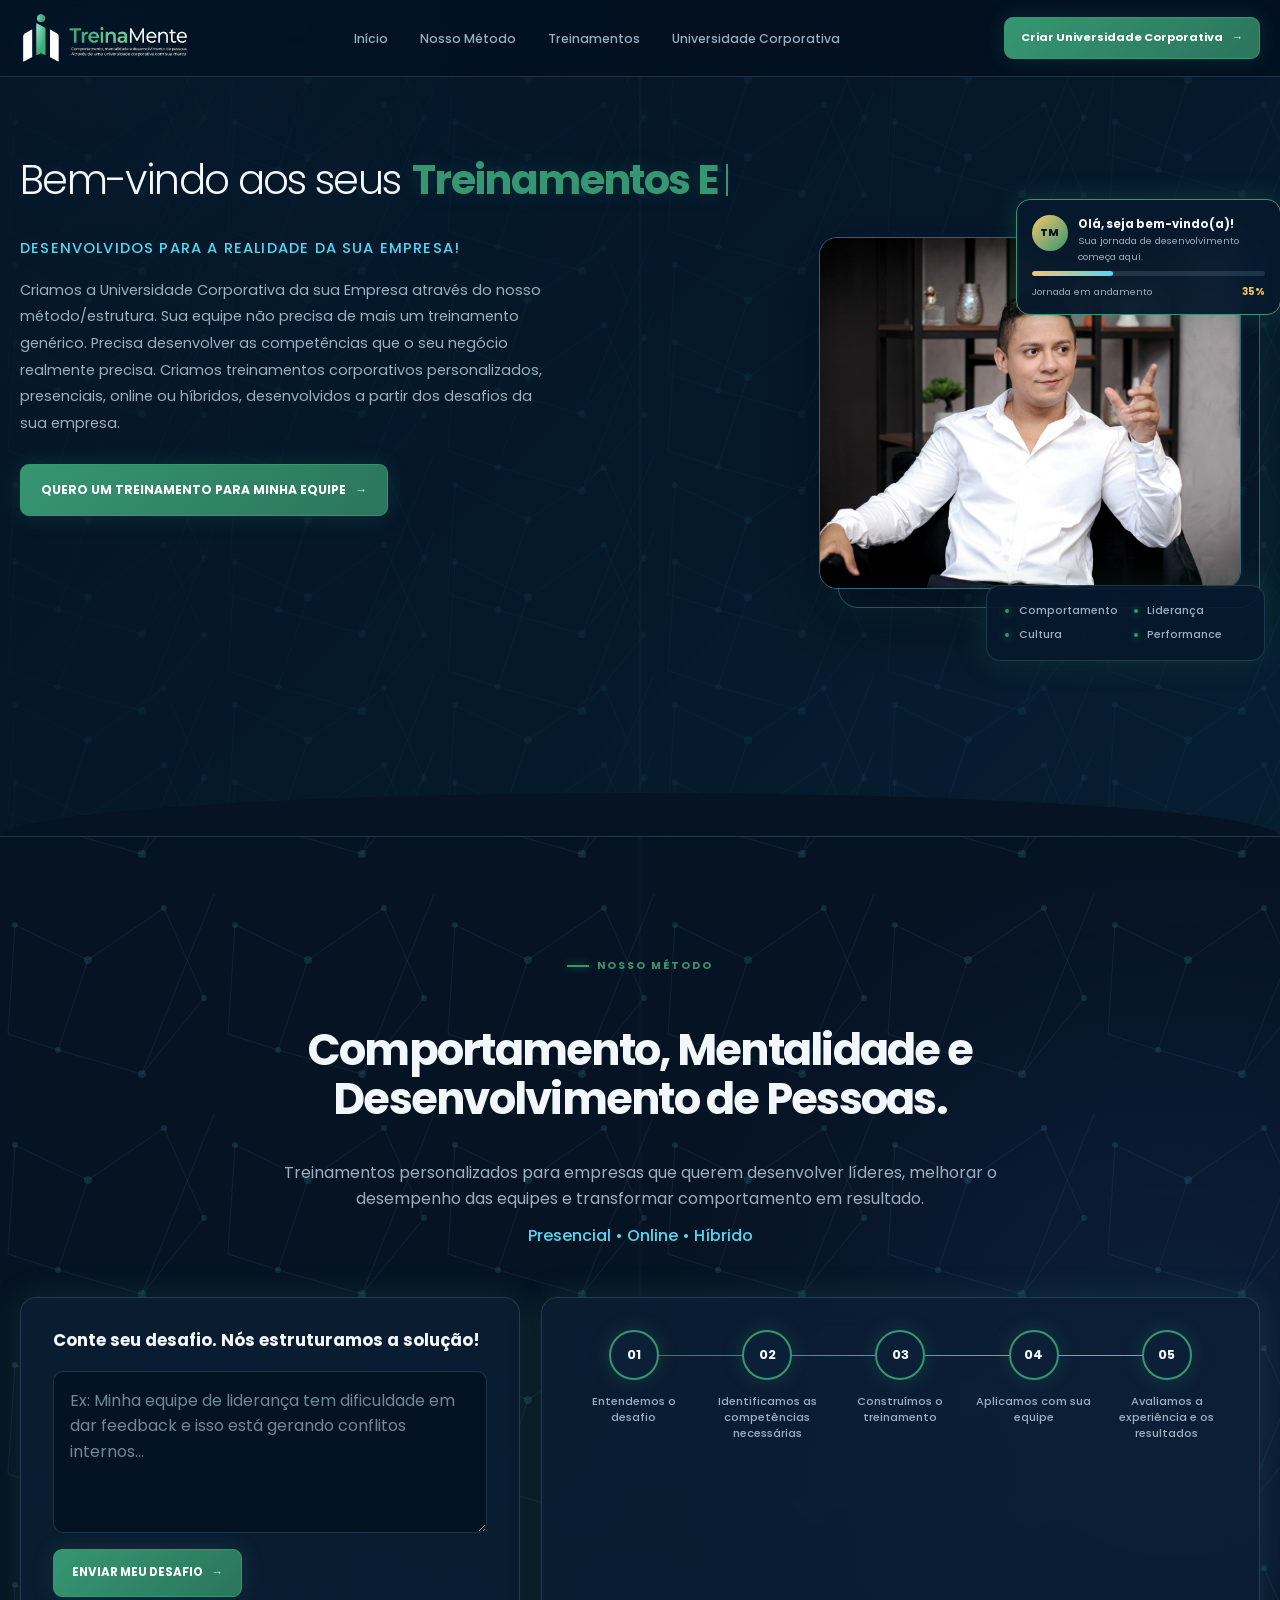
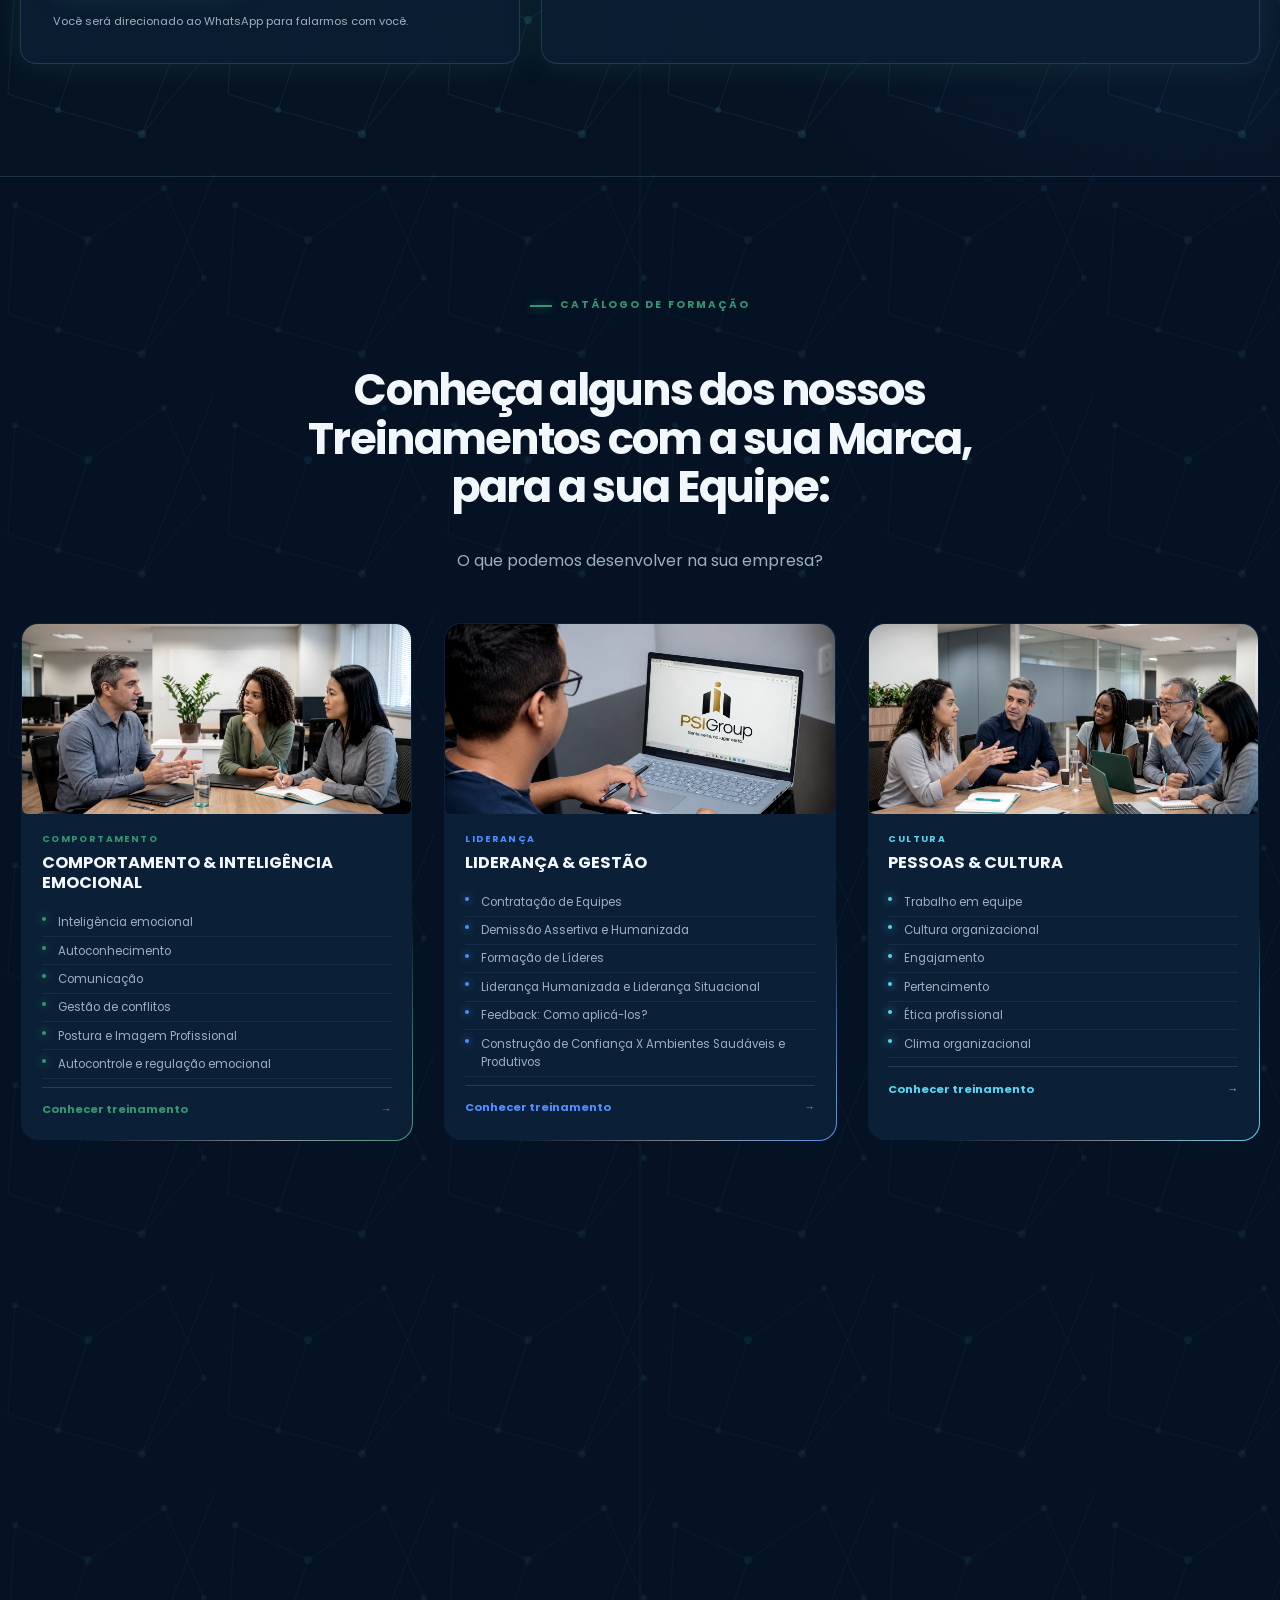
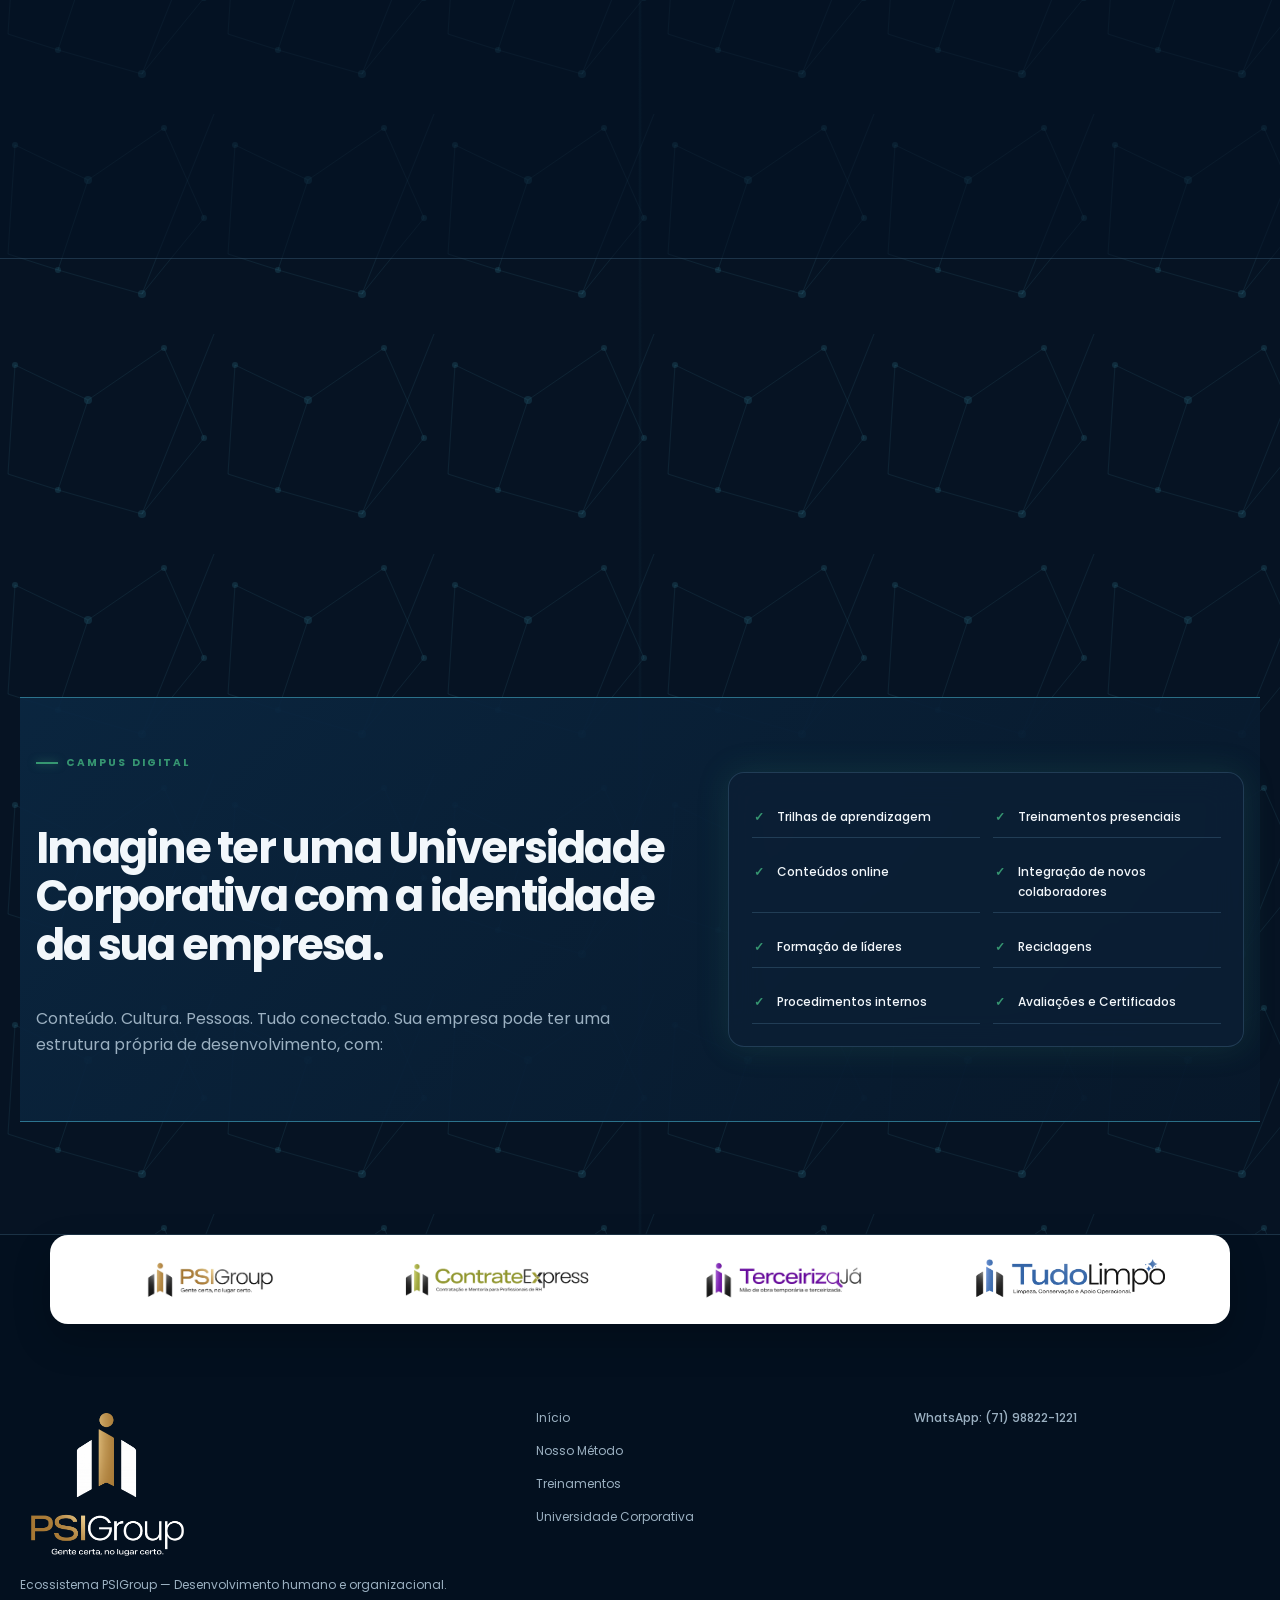
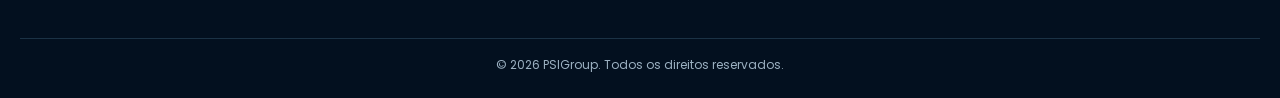
==== commit 1e7005b7: "Atualiza foto do card de lideranca" ====
--- a/TreinaMente/index.html
+++ b/TreinaMente/index.html
@@ -230,7 +230,7 @@
           <!-- Card 2 — treinamento independente -->
           <article class="treinamento-card" data-reveal style="--i:2" data-category="Liderança">
             <span class="treinamento-card__dot" aria-hidden="true"></span>
-            <img class="treinamento-card__img" src="assets/img/card-02-treinamente.jpg" alt="Homem em frente ao notebook acessando a plataforma TreinaMente">
+            <img class="treinamento-card__img" src="assets/img/card-lideranca.jpg" alt="Profissionais reunidos em treinamento de liderança e gestão">
             <h3 class="treinamento-card__title font-poppins font-poppins--bold" data-category="Liderança">
               LIDERANÇA &amp; GESTÃO
             </h3>
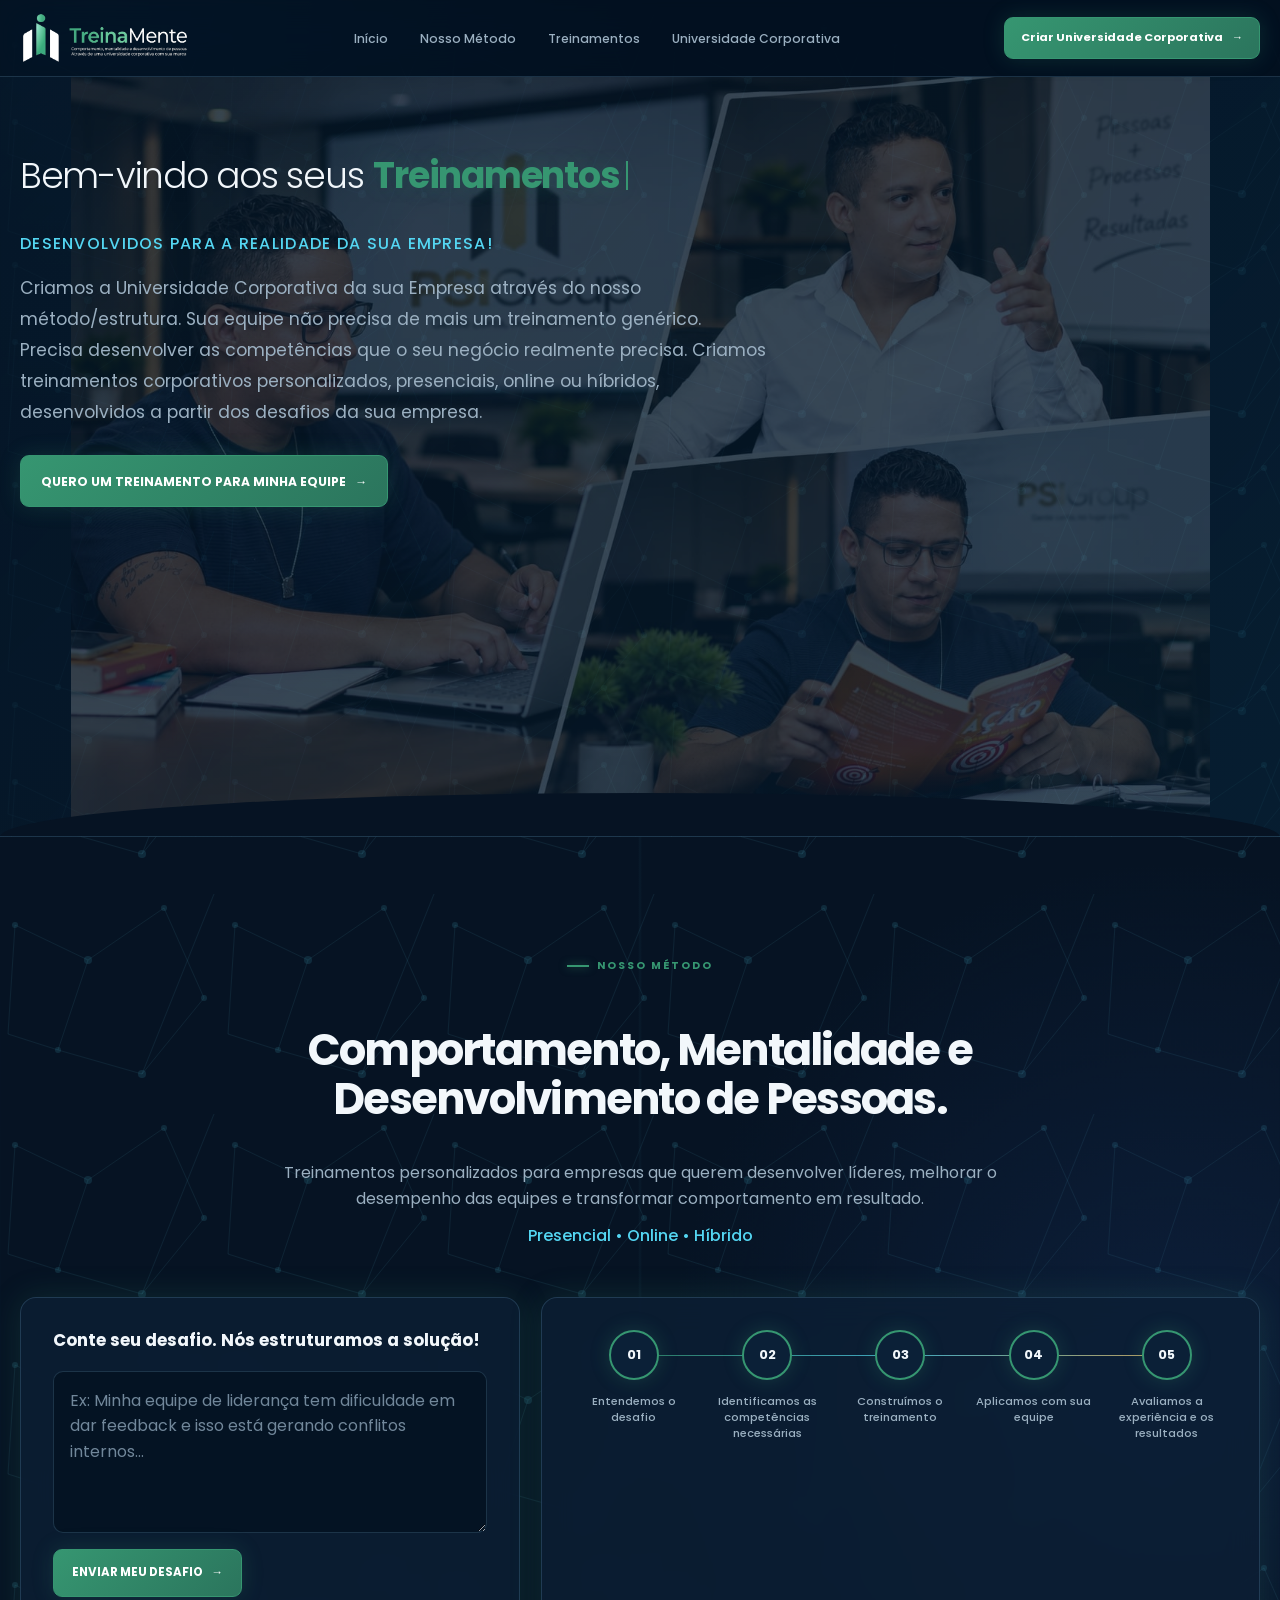
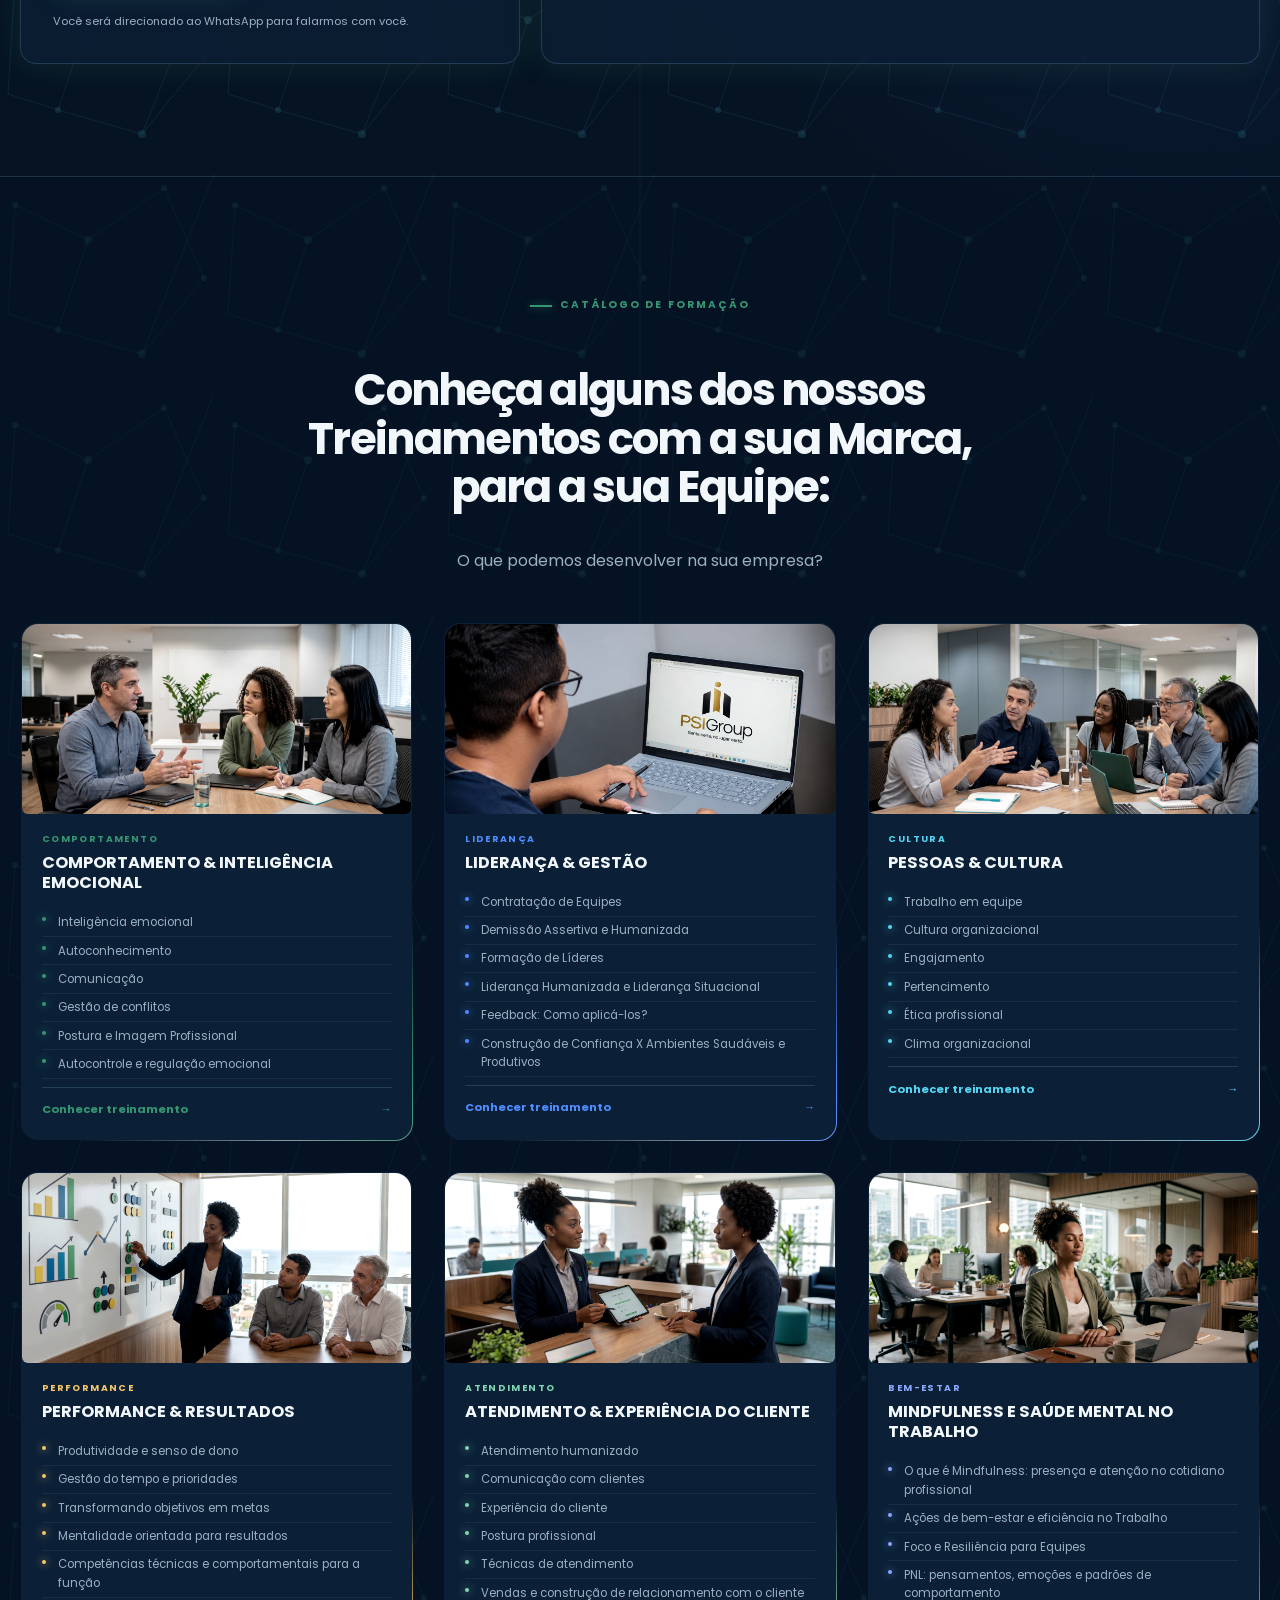
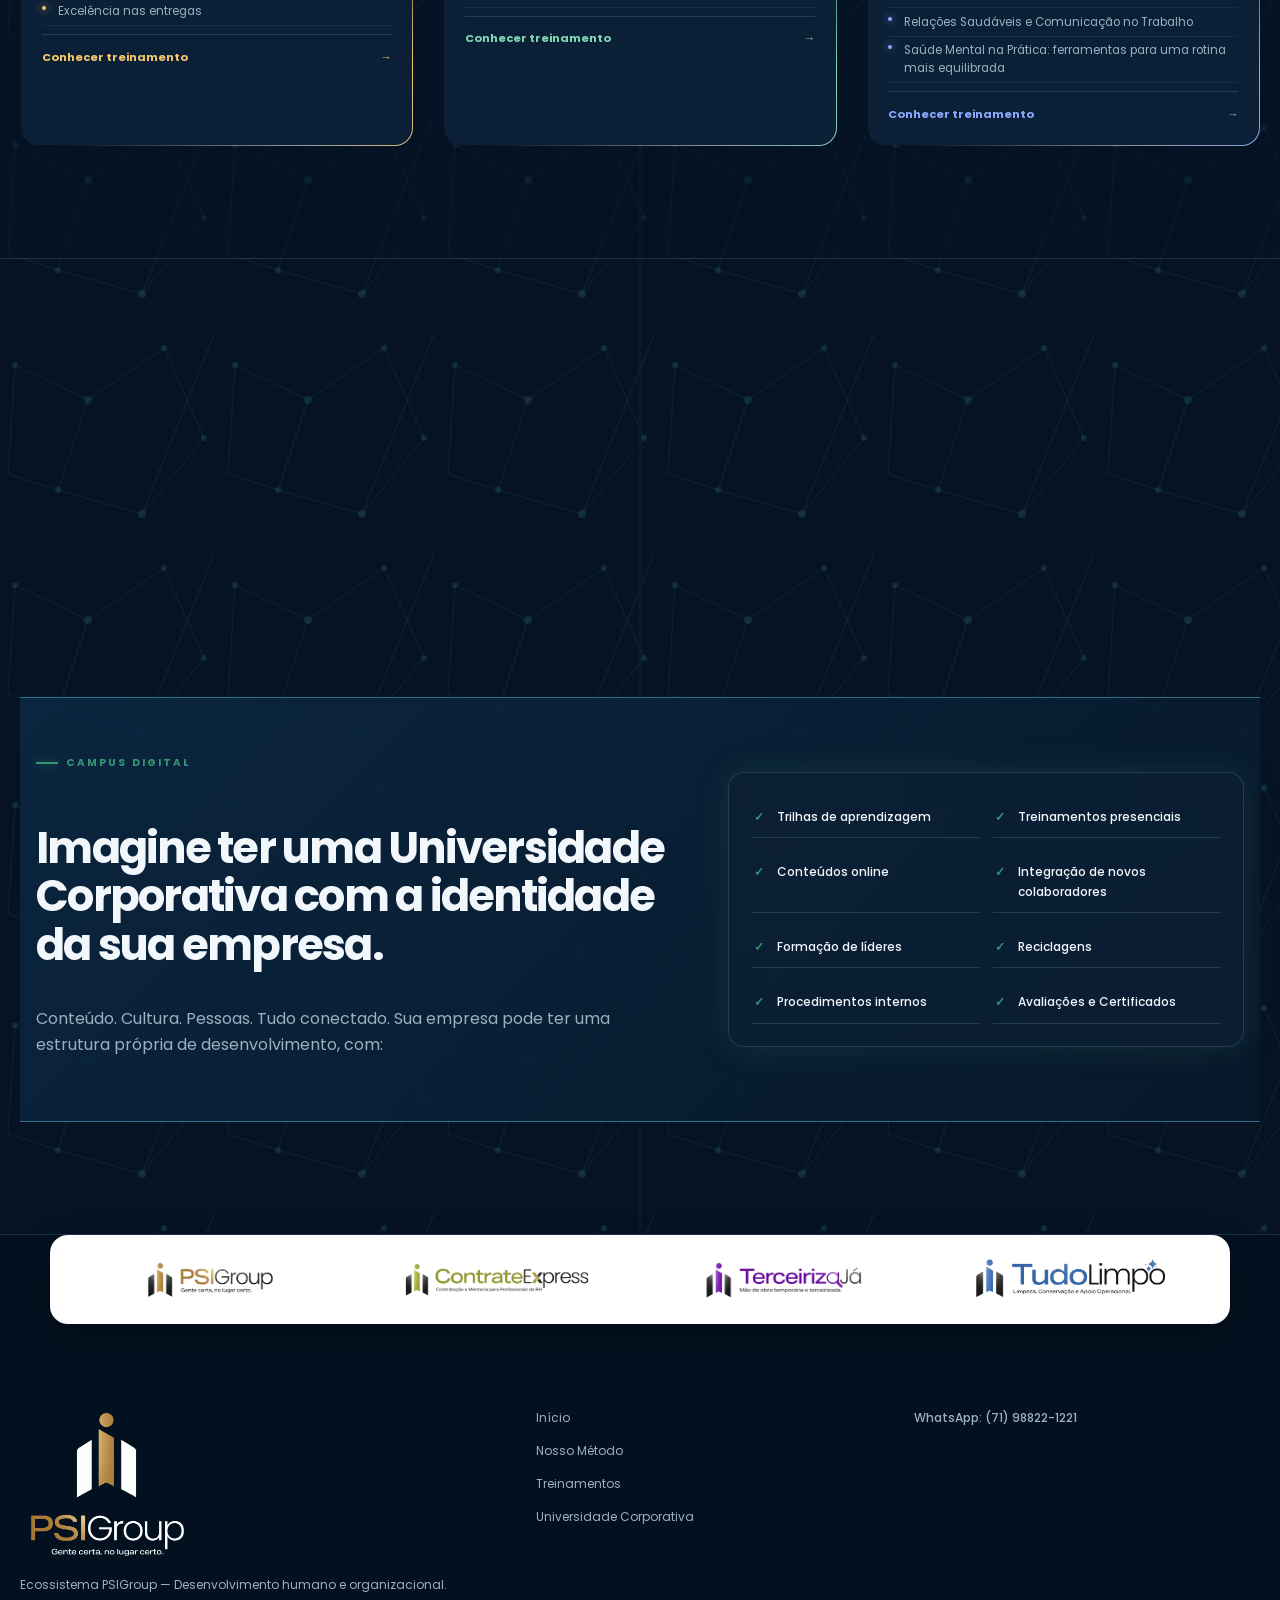
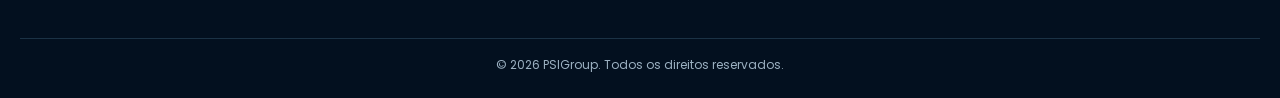
==== commit 15d19439: "Ajusta hero do TreinaMente" ====
--- a/TreinaMente/index.html
+++ b/TreinaMente/index.html
@@ -80,29 +80,6 @@
           >
             QUERO UM TREINAMENTO PARA MINHA EQUIPE
           </a>
-        </div>
-
-        <div class="hero__media" data-reveal style="--i:1">
-          <div class="hero__media-frame">
-            <img class="hero__img" src="assets/img/hero.jpeg" alt="Equipe em treinamento corporativo in company">
-          </div>
-
-          <aside class="hero__welcome-panel" aria-label="Resumo da jornada de aprendizagem">
-            <div class="hero__welcome-avatar">TM</div>
-            <div>
-              <strong>Olá, seja bem-vindo(a)!</strong>
-              <span>Sua jornada de desenvolvimento começa aqui.</span>
-            </div>
-            <div class="hero__welcome-progress"><span></span></div>
-            <small>Jornada em andamento <b>35%</b></small>
-          </aside>
-
-          <ul class="hero__journey font-poppins font-poppins--medium" aria-label="Áreas de conhecimento da Universidade Corporativa TreinaMente">
-            <li style="--i:0">Comportamento</li>
-            <li style="--i:1">Liderança</li>
-            <li style="--i:2">Cultura</li>
-            <li style="--i:3">Performance</li>
-          </ul>
         </div>
 
       </div>
--- a/TreinaMente/styles.css
+++ b/TreinaMente/styles.css
@@ -107,22 +107,28 @@
   pointer-events: none;
   background: linear-gradient(90deg, transparent 49.85%, rgba(84, 214, 242, .04) 50%, transparent 50.15%);
 }
+.hero::before {
+  z-index: 0;
+  background: url('assets/img/hero.jpeg') center center / contain no-repeat;
+  opacity: .20;
+  mix-blend-mode: normal;
+}
 .hero { min-height: 760px; padding: 5rem 0 7rem; background: linear-gradient(135deg, rgba(4, 20, 37, .78), rgba(7, 40, 62, .5)), var(--pattern); border-bottom: 1px solid var(--border); }
 .hero::after { content: ''; position: absolute; left: 0; right: 0; bottom: -1px; height: 44px; background: var(--background); border-radius: 50% 50% 0 0 / 100% 100% 0 0; }
 .hero__container { position: relative; z-index: 1; display: grid; grid-template-columns: minmax(0, 1.25fr) minmax(380px, .75fr); grid-template-rows: auto auto; gap: 2.2rem clamp(2rem, 5vw, 4.5rem); align-items: start; }
-.hero__title { grid-column: 1 / -1; grid-row: 1; position: relative; z-index: 10; width: 100%; max-width: none; margin: 0; color: var(--text); font-size: clamp(2.15rem, 3.2vw, 3.5rem); font-weight: 600; letter-spacing: -.04em; line-height: 1.1; white-space: nowrap; }
-.hero__typewriter { display: block; white-space: normal; }
+.hero__title { grid-column: 1 / -1; grid-row: 1; position: relative; z-index: 10; width: 100%; max-width: none; margin: 0; color: var(--text); font-size: clamp(2.25rem, 2.8vw, 3.5rem); font-weight: 600; letter-spacing: -.035em; line-height: 1.08; white-space: nowrap; }
+.hero__typewriter { display: block; white-space: nowrap; }
 .hero__typed--lead { color: var(--text); font-weight: 300; }
 .hero__typed--accent { display: inline; margin-left: .28em; color: var(--primary-color); font-weight: 700; text-shadow: 0 0 22px rgba(54, 150, 113, .2); }
 .hero__cursor { display: inline-block; width: 2px; height: .8em; margin-left: .2em; vertical-align: -.06em; background: var(--primary-color); animation: blink .8s step-end infinite; }
-.hero__content { position: relative; z-index: 10; grid-column: 1; grid-row: 2; max-width: 700px; }
-.hero__subtitle { margin: 0 0 1rem; color: var(--accent-cyan); font-size: .92rem; font-weight: 500; letter-spacing: .08em; text-transform: uppercase; }
-.hero__text { max-width: 58ch; margin: 0 0 1.7rem; color: var(--text-muted); font-size: .9rem; line-height: 1.85; text-align: left; }
+.hero__content { position: relative; z-index: 10; grid-column: 1 / -1; grid-row: 2; max-width: 820px; }
+.hero__subtitle { margin: 0 0 1rem; color: var(--accent-cyan); font-size: 1rem; font-weight: 500; letter-spacing: .08em; text-transform: uppercase; }
+.hero__text { max-width: 68ch; margin: 0 0 1.7rem; color: var(--text-muted); font-size: 1.08rem; line-height: 1.8; text-align: left; }
 .hero__cta { padding: .95rem 1.25rem; font-size: .76rem; }
 .hero__media { position: relative; z-index: 5; grid-column: 2; grid-row: 2; min-width: 0; padding: 0 1.2rem 4.5rem 0; }
 .hero__media-frame { position: relative; isolation: isolate; }
 .hero__media-frame::before { content: ''; position: absolute; inset: 1.2rem -1.2rem -1.2rem 1.2rem; z-index: -1; border: 1px solid var(--border-bright); border-radius: 20px; box-shadow: var(--glow); }
-.hero__img { width: 100%; aspect-ratio: 1.2 / 1; object-fit: cover; border: 1px solid rgba(84, 214, 242, .4); border-radius: 18px; filter: saturate(.86) contrast(1.04); box-shadow: 0 26px 70px rgba(0, 0, 0, .42); }
+.hero__img { width: 100%; aspect-ratio: 3 / 2; object-fit: contain; object-position: center center; border: 1px solid rgba(84, 214, 242, .4); border-radius: 18px; filter: saturate(.86) contrast(1.04); box-shadow: 0 26px 70px rgba(0, 0, 0, .42); }
 .hero__welcome-panel { position: absolute; top: -2.4rem; right: -1.3rem; z-index: 12; display: grid; grid-template-columns: auto 1fr; gap: .45rem .65rem; width: min(265px, 74%); padding: .95rem; color: var(--text); background: rgba(7, 25, 45, .94); border: 1px solid var(--primary-color); border-radius: 14px; box-shadow: 0 0 26px rgba(54, 150, 113, .22); backdrop-filter: blur(16px); }
 .hero__welcome-avatar { display: grid; place-items: center; width: 36px; height: 36px; border-radius: 50%; background: linear-gradient(135deg, var(--accent-gold), var(--accent-green)); color: var(--background); font-size: .65rem; font-weight: 800; }
 .hero__welcome-panel strong, .hero__welcome-panel span, .hero__welcome-panel small { display: block; }
@@ -215,7 +221,8 @@
   .hero { min-height: auto; }
   .hero__container { grid-template-columns: 1fr; grid-template-rows: auto; gap: 2.5rem; }
   .hero__title, .hero__content, .hero__media { grid-column: 1; grid-row: auto; }
-  .hero__title { max-width: 850px; margin-inline: auto; text-align: center; white-space: normal; }
+  .hero__title { width: auto; max-width: 850px; margin-inline: auto; text-align: center; white-space: normal; }
+  .hero__typewriter { white-space: normal; }
   .hero__content { max-width: 700px; margin-inline: auto; text-align: center; }
   .hero__text { margin-inline: auto; text-align: center; }
   .hero__media { width: min(100%, 700px); margin-inline: auto; }
